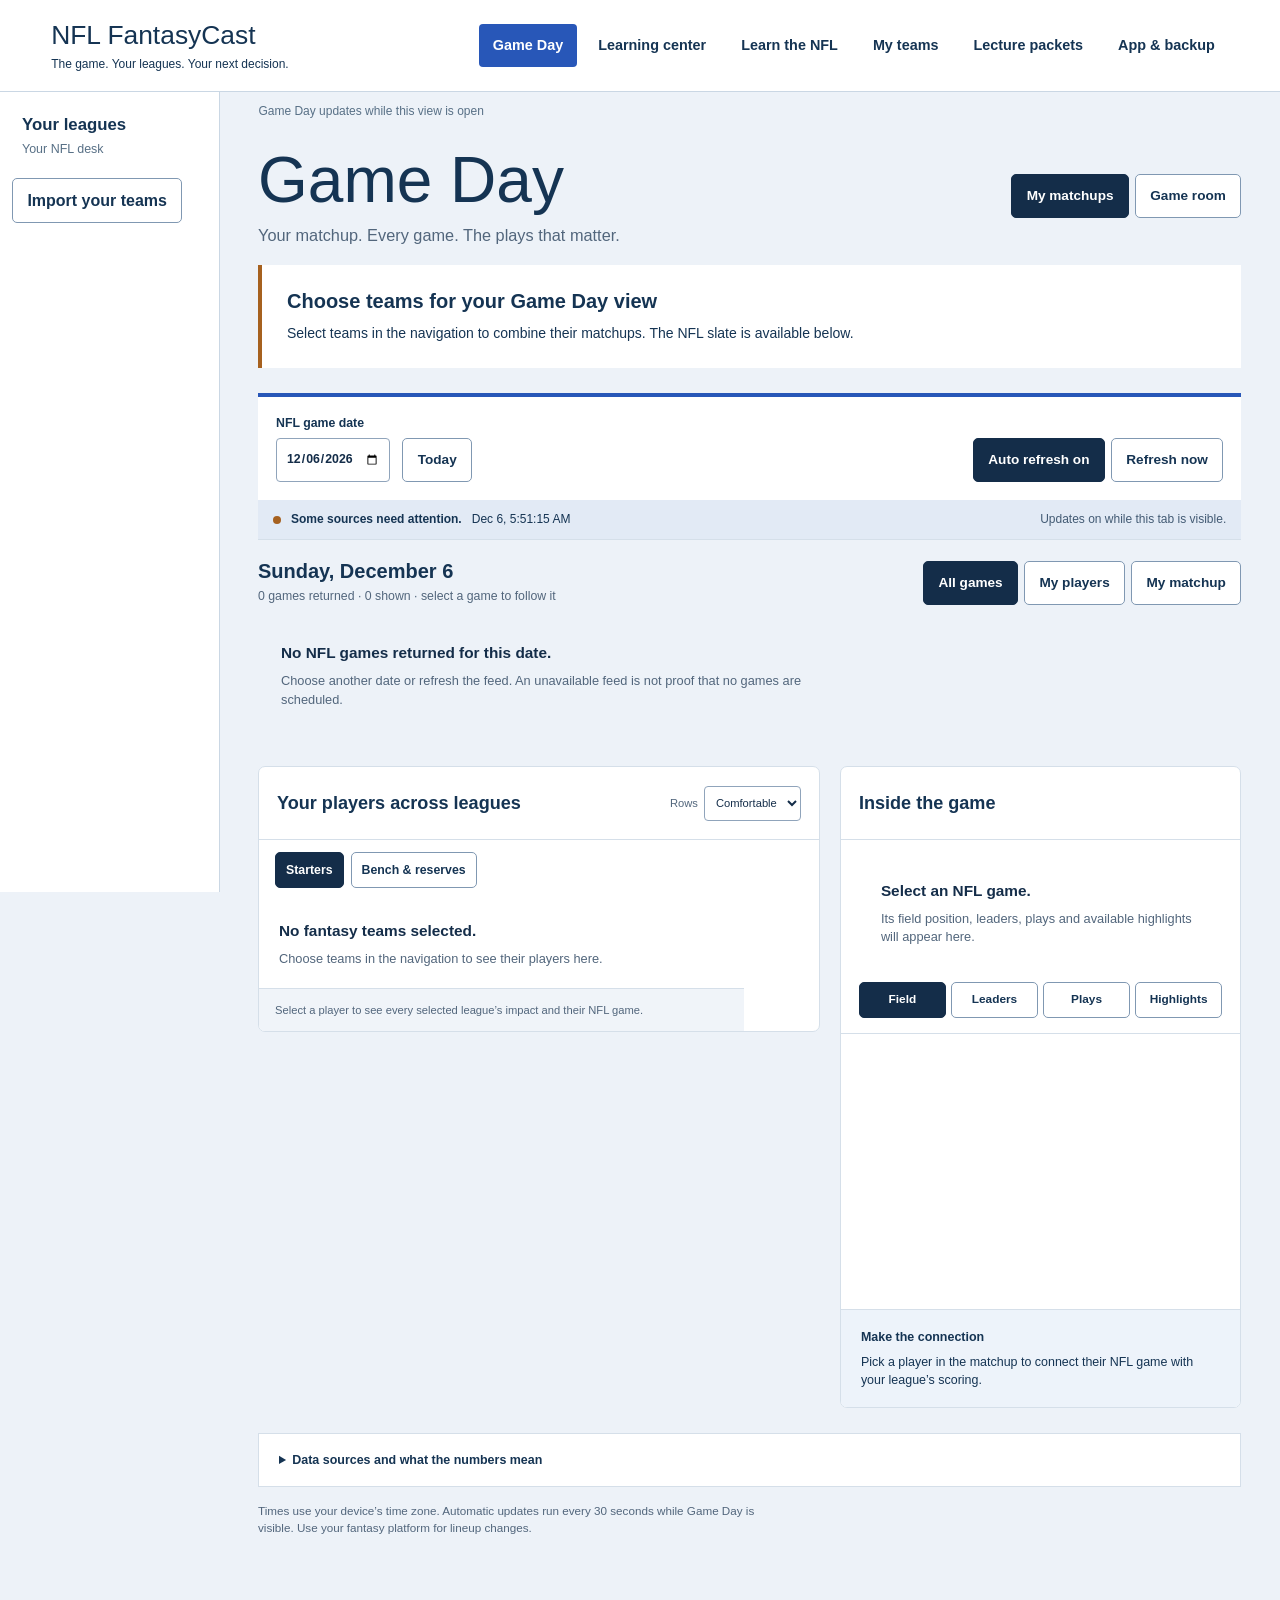
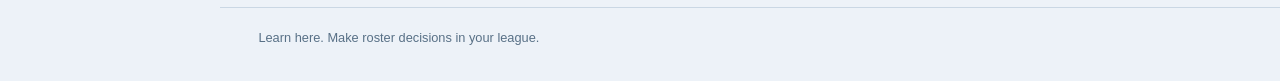
==== index.html @ 651fa74c "Show dated platform win chances and focus close matchups" ====
<!doctype html>
<html lang="en" data-app="nfl-field-guide">
<head><meta charset="utf-8"><meta name="viewport" content="width=device-width,initial-scale=1,viewport-fit=cover"><meta name="color-scheme" content="light"><meta name="theme-color" content="#153453"><meta name="apple-mobile-web-app-capable" content="yes"><meta name="apple-mobile-web-app-title" content="FantasyCast"><meta name="apple-mobile-web-app-status-bar-style" content="default"><link rel="manifest" href="manifest.webmanifest"><link rel="apple-touch-icon" href="assets/app/icon-180.png"><link rel="icon" href="assets/app/icon-192.png"><title>NFL FantasyCast</title><link rel="stylesheet" href="style.css"><link rel="stylesheet" href="gameday.css"><link rel="stylesheet" href="device.css"><link rel="stylesheet" href="league-rail.css"></head>
<body><a class="skip" href="#main">Skip to content</a><header class="masthead"><a href="#gameday" class="brand"><strong>NFL FantasyCast</strong><span>The game. Your leagues. Your next decision.</span></a><nav aria-label="Main"><a href="#gameday" data-nav="gameday">Game Day</a><a href="#home" data-nav="home">Learning center</a><a href="#learn" data-nav="learn">Learn the NFL</a><a href="#teams" data-nav="teams">My teams</a><a href="#packets" data-nav="packets">Lecture packets</a><a href="#app" data-nav="app">App &amp; backup</a></nav></header><div class="app-frame"><aside id="league-rail" class="league-rail" aria-label="Your leagues"><div class="league-rail-heading"><h2>Your leagues</h2><p id="league-focus-summary" role="status" aria-live="polite"></p></div><button id="all-leagues" class="all-leagues" aria-pressed="true"><span class="all-leagues-mark" aria-hidden="true">▦</span>All leagues</button><p id="league-help" class="league-help">Open one league.<br> Check several to combine.<span class="league-chance-note">Win chances are saved platform checks.</span></p><nav id="league-options" class="league-options" aria-label="League selection"></nav><a id="league-import" class="button" href="#app" hidden>Import your teams</a></aside><div class="app-workspace"><div class="context-strip"><span id="context-kind"></span></div>
<section id="speech" class="speech" aria-label="Presentation controls" hidden><div><b id="speech-title"></b><p id="speech-status" role="status"></p></div><div class="speech-actions"><button id="speech-play">Pause</button><button id="speech-replay">Replay</button><button id="speech-stop">Stop</button><button id="speech-continue" hidden>Continue</button><label>Speed <select id="speech-speed"><option value="0.8">0.8×</option><option value="1" selected>1×</option><option value="1.25">1.25×</option><option value="1.5">1.5×</option><option value="2">2×</option></select></label><button id="speech-close" aria-label="Close presentation">Close</button></div><progress id="speech-progress" max="1" value="0" aria-label="Narration progress"></progress><details><summary>Current narration</summary><p id="speech-caption"></p></details><audio id="narration" preload="metadata"></audio></section>
<main id="main" tabindex="-1"></main><footer class="footer"><p>Learn here. Make roster decisions in your league.</p><p> </p></footer></div></div><div id="notice" role="status" aria-live="polite"></div><noscript>This local interactive guide requires JavaScript. Its authored content and source links are also available in data.json.</noscript><script src="delivery.js"></script><script src="data.js"></script><script src="profile.js"></script><script src="win-chance.js"></script><script src="browser-feed.js"></script><script src="device.js"></script><script src="gameday.js"></script><script src="app.js"></script><script src="present.js"></script></body></html>
---- style.css ----
:root{--ink:#153453;--blue:#2857b8;--paper:#fff;--wash:#edf2f8;--muted:#587086;--gold:#ddb254;--line:#cad7e4;--warn:#95471f;--display:Impact,'Arial Narrow',sans-serif;--body:-apple-system,BlinkMacSystemFont,'Segoe UI',sans-serif}*{box-sizing:border-box}body{margin:0;color:var(--ink);background:var(--wash);font-family:var(--body);line-height:1.6}a{color:#204e96;text-underline-offset:3px}button,input,select,textarea{font:inherit}button,.button{min-height:44px;border:1px solid #8098b2;border-radius:5px;background:white;color:var(--ink);padding:.55rem .9rem;cursor:pointer;text-decoration:none;display:inline-flex;align-items:center;justify-content:center;gap:.4rem;font-weight:600}button:hover,.button:hover{background:#e5edf9}button:disabled{opacity:.45;cursor:default}button.primary,.button.primary{background:var(--blue);color:white;border-color:var(--blue)}button[aria-pressed=true]{background:var(--ink);color:white}button:focus-visible,a:focus-visible,input:focus-visible,select:focus-visible,textarea:focus-visible,summary:focus-visible{outline:3px solid #a66b00;outline-offset:3px}[hidden]{display:none!important}h1,h2,h3,p,figure{margin-top:0}h1,h2{line-height:1.12}h1{font-family:var(--display);font-weight:400;font-size:clamp(2.7rem,5vw,4.6rem);margin-bottom:18px;max-width:19ch}h2{font-size:1.6rem;margin-bottom:18px}h3{font-size:1.13rem;margin-bottom:8px}p{max-width:75ch}small,.meta{font-size:.82rem;color:var(--muted)}.skip{position:absolute;top:-100px;left:20px;background:white;z-index:20;padding:10px}.skip:focus{top:10px}.masthead{background:white;border-bottom:1px solid var(--line);padding:20px max(4vw,20px);display:flex;gap:25px;justify-content:space-between;align-items:center}.brand{text-decoration:none;color:var(--ink);display:flex;flex-direction:column;line-height:1.2}.brand strong{font-family:var(--display);font-size:1.65rem;font-weight:400}.brand span{font-size:.75rem;margin-top:5px}.masthead nav{display:flex;gap:7px;flex-wrap:wrap}.masthead nav a{padding:10px 14px;color:var(--ink);text-decoration:none;font-size:.9rem;font-weight:650;border-radius:4px}.masthead nav a[aria-current=page]{background:var(--blue);color:white}main{max-width:1320px;margin:auto;padding:36px 4vw 70px;min-height:65vh}.page-head{display:flex;justify-content:space-between;gap:30px;align-items:flex-start;margin-bottom:30px}.page-head .lead{font-size:1.17rem;max-width:60ch}.edition{max-width:310px;border-left:3px solid var(--gold);padding-left:15px;font-size:.87rem}.edition b{display:block}.section-head{display:flex;justify-content:space-between;align-items:center;gap:16px;margin:34px 0 18px}.section-head h2{margin:0}.hero{display:grid;grid-template-columns:1.3fr 1fr;background:var(--paper);border-bottom:5px solid var(--blue);margin:25px 0 35px}.hero-copy{padding:32px}.hero h2{font-family:var(--display);font-weight:400;font-size:2.5rem}.hero img{width:100%;height:100%;max-height:430px;object-fit:cover}.hero figure{margin:0;position:relative;min-height:240px}.hero figcaption{padding:7px 12px;font-size:.7rem;background:white}.hero .lede{font-size:1.08rem}.actions{display:flex;gap:9px;flex-wrap:wrap;margin:18px 0}.news-list{background:white}.news-row{display:grid;grid-template-columns:130px minmax(0,1fr) auto;gap:22px;padding:25px;border-bottom:1px solid var(--line);align-items:center}.news-row:last-child{border-bottom:0}.news-row img{width:130px;height:95px;object-fit:cover}.news-row h3{font-size:1.3rem;line-height:1.3}.news-row p{margin-bottom:7px}.news-row .thumb-fallback{height:95px;background:#e1e9f3;display:flex;align-items:center;justify-content:center;font-family:var(--display);font-size:2rem}.tag{display:inline-block;padding:3px 8px;border-radius:3px;background:#e2eaf7;font-size:.77rem;margin:0 5px 5px 0}.tag.warn{background:#f6e8d5;color:#733e13}.quick-grid{display:grid;grid-template-columns:repeat(3,1fr);gap:20px}.feature{padding:24px;background:white;border-top:3px solid var(--blue)}.feature p{font-size:.93rem}.feature h3{font-size:1.22rem}.facts{display:flex;gap:0;border-top:1px solid var(--line);border-bottom:1px solid var(--line);margin:24px 0;flex-wrap:wrap}.fact{padding:18px 25px 18px 0;flex:1;min-width:130px}.fact strong{display:block;font-family:var(--display);font-size:2.25rem;font-weight:400;line-height:1.1}.fact span{display:block;font-size:.86rem;font-weight:650}.fact small{display:block;font-size:.73rem;max-width:27ch}.reading-layout{display:grid;grid-template-columns:minmax(0,1fr) 265px;gap:32px}.reading{background:white;padding:34px;min-width:0;border-top:5px solid var(--blue)}.reading h1{font-size:clamp(2.5rem,4vw,3.8rem);max-width:25ch}.reading .lead{font-size:1.18rem}.reading-body section{margin:26px 0}.reading-body p{font-size:1.02rem}.reading-rail{font-size:.92rem}.reading-rail section{background:white;padding:20px;margin-bottom:20px;border-top:3px solid var(--gold)}.reading-rail h2{font-size:1.15rem}.reading-rail ul{padding-left:18px}.story-photo{margin:20px 0}.story-photo img{width:100%;max-height:380px;object-fit:cover}.story-photo figcaption{font-size:.73rem;margin-top:5px;color:var(--muted)}.sources{font-size:.82rem;padding-left:20px;overflow-wrap:anywhere}.sources li{margin:8px 0}.explanation{background:#edf3fc;border-left:4px solid var(--blue);padding:20px;margin:24px 0}.watch{border-left:4px solid var(--gold);padding:18px 22px;background:#f6f7fa}.quiz{margin:32px 0 15px;padding-top:24px;border-top:2px solid var(--line)}.quiz h2{font-size:1.35rem}.choices{display:grid;gap:10px}.choices button{justify-content:flex-start;text-align:left;font-weight:500;align-items:flex-start}.choices button b{background:#e0e9f5;border-radius:3px;color:var(--ink);min-width:25px;text-align:center}.feedback{margin-top:16px;background:#e9f1eb;padding:16px}.feedback p{margin-bottom:8px}.interactive{padding:25px;background:#edf3fc;margin:28px 0;border-top:3px solid var(--blue)}.interactive .control-grid{display:grid;grid-template-columns:repeat(3,1fr);gap:15px}.interactive label{display:flex;flex-direction:column;font-size:.85rem;gap:5px}.interactive input,.interactive select{width:100%;padding:9px;border:1px solid #8fa5bf;border-radius:3px;background:white;color:var(--ink)}.calc-result{font-family:var(--display);font-size:2.4rem;line-height:1.2;margin:18px 0 5px}.field{background:#214f65;color:white;border:4px solid white;padding:20px;position:relative;min-height:140px;display:flex;align-items:center;justify-content:center;text-align:center;background-image:repeating-linear-gradient(90deg,transparent,transparent calc(20% - 2px),#ffffff70 calc(20% - 2px),#ffffff70 20%)}.field b{background:#153453;padding:12px 22px;font-size:1.3rem}.conference-map{display:grid;grid-template-columns:1fr 1fr;gap:15px;margin:20px 0}.conference-map>div{background:#e5edf7;padding:18px;border-top:4px solid var(--blue)}.conference-map .divisions{display:grid;grid-template-columns:1fr 1fr;gap:10px}.conference-map section{background:white;padding:10px;font-size:.85rem;margin:0}.conference-map h3{font-size:1rem}.conference-map p{margin:0}.filter-bar{display:flex;gap:15px;flex-wrap:wrap;align-items:flex-end;margin:24px 0}.filter-bar label,.builder label{display:flex;flex-direction:column;gap:6px;font-size:.88rem;font-weight:650}.filter-bar select,.filter-bar input,.builder select,.builder input,.builder textarea{padding:10px;border:1px solid #92a6bd;border-radius:4px;background:white;max-width:100%;min-height:44px;color:var(--ink)}.filter-bar input{min-width:240px}.league-tabs{display:flex;gap:10px;flex-wrap:wrap;margin-bottom:25px}.league-tabs a{background:white;padding:12px 17px;border:1px solid var(--line);border-radius:4px;text-decoration:none}.league-tabs a[aria-current=page]{color:white;background:var(--blue)}.roster-wrap{overflow:auto;border:1px solid var(--line);background:white}.roster{width:100%;border-collapse:collapse;font-size:.9rem}.roster th{text-align:left;background:#e4ecf6;font-size:.8rem}.roster th,.roster td{padding:12px 15px;border-bottom:1px solid var(--line)}.roster td:first-child{font-weight:650}.roster caption{text-align:left;padding:15px;font-weight:650}.team-summary{display:grid;grid-template-columns:1fr 1fr;gap:25px}.team-summary>section{padding:25px;background:white}.roster-category{font-size:.75rem;background:#edf1f6;padding:3px 6px}.builder{background:white;padding:30px;border-top:5px solid var(--blue)}.builder-grid{display:grid;grid-template-columns:repeat(2,1fr);gap:22px}.builder .wide{grid-column:1/-1}.builder textarea{min-height:100px;resize:vertical}.packet-list{display:grid;gap:16px}.packet-row{background:white;padding:22px;display:flex;align-items:center;justify-content:space-between;gap:18px}.packet-row h3{margin-bottom:5px}.packet-row p{margin:0}.packet-context{background:white;border-top:4px solid var(--gold);padding:20px 24px;margin-bottom:25px}.packet-context p{margin:5px 0}.packet-layout{display:grid;grid-template-columns:245px minmax(0,1fr);gap:24px}.packet-nav{background:white;align-self:start;padding:18px;position:sticky;top:15px}.packet-nav ol{padding:0;list-style:none;margin:0}.packet-nav li{border-bottom:1px solid var(--line)}.packet-nav button{border:0;border-radius:0;text-align:left;justify-content:flex-start;font-size:.85rem;width:100%;font-weight:500}.packet-nav button[aria-current=step]{background:#e2ebfa;border-left:4px solid var(--blue);font-weight:700}.packet-nav small{display:block;margin:14px 0}.packet-navigation{display:flex;justify-content:space-between;gap:15px;margin:20px 0}.notes-box{margin-top:25px;padding:20px;background:white}.notes-box label{display:block;font-weight:650;margin-bottom:7px}.notes-box textarea{width:100%;min-height:130px;padding:12px;border:1px solid var(--line);resize:vertical}.empty{padding:35px;background:white;border-top:3px solid var(--gold)}.empty p:last-child{margin-bottom:0}.boundary{background:#fff8e7;border-left:3px solid var(--gold);padding:15px 20px;font-size:.88rem}.footer{border-top:1px solid var(--line);padding:20px 4vw;color:var(--muted);display:flex;justify-content:space-between;gap:18px;font-size:.8rem}.footer a{margin-left:15px}.speech{max-width:1250px;margin:20px auto 0;background:var(--ink);color:white;padding:20px 25px;border-top:4px solid var(--gold)}.speech p{margin:5px 0}.speech-actions{display:flex;gap:8px;align-items:center;flex-wrap:wrap;margin:15px 0}.speech-actions label{display:flex;align-items:center;gap:7px;font-size:.84rem}.speech select{padding:8px;border-radius:3px}.speech progress{width:100%;height:7px;accent-color:var(--gold)}.speech details{font-size:.9rem;margin-top:12px}.speech details p{max-height:170px;overflow:auto}.speech button{font-size:.84rem;min-height:38px}.speech #speech-play,.speech #speech-continue{background:var(--gold)}#notice{position:fixed;bottom:20px;left:50%;transform:translateX(-50%);background:var(--ink);color:white;padding:12px 22px;border-radius:5px;max-width:90vw;z-index:30;box-shadow:0 3px 15px #0003}#notice:empty{display:none}.sr-only{position:absolute;width:1px;height:1px;padding:0;margin:-1px;overflow:hidden;clip:rect(0,0,0,0);white-space:nowrap;border:0}@media(max-width:950px){.masthead{align-items:flex-start;flex-direction:column;gap:16px}.reading-layout{grid-template-columns:1fr}.reading-rail{display:grid;grid-template-columns:1fr 1fr;gap:18px}.quick-grid{grid-template-columns:1fr 1fr}.packet-layout{grid-template-columns:1fr}.packet-nav{position:static}.packet-nav ol{display:flex;overflow:auto;gap:4px}.packet-nav li{min-width:180px;border-bottom:0}.packet-nav button{height:100%}.page-head{flex-direction:column}.edition{max-width:100%}}@media(max-width:600px){main{padding:24px 16px 45px}.masthead{padding:15px 16px}.masthead nav{display:grid;grid-template-columns:1fr 1fr;width:100%;gap:3px}.masthead nav a{font-size:.8rem;text-align:center;padding:9px}.brand strong{font-size:1.5rem}.brand span{font-size:.7rem}h1{font-size:2.6rem}.hero{grid-template-columns:1fr}.hero-copy{padding:23px}.hero h2{font-size:2.15rem}.hero figure{min-height:0}.hero img{max-height:230px}.news-row{grid-template-columns:80px minmax(0,1fr);gap:14px;padding:18px}.news-row img,.news-row .thumb-fallback{width:80px;height:75px}.news-row>.button{grid-column:2;justify-self:start}.news-row h3{font-size:1.13rem}.news-row p{font-size:.9rem}.quick-grid,.team-summary,.builder-grid,.reading-rail{grid-template-columns:1fr}.reading{padding:23px 20px}.reading h1{font-size:2.25rem}.fact{min-width:95px;padding:15px 10px 15px 0}.fact strong{font-size:1.9rem}.fact small{font-size:.7rem}.interactive{padding:20px 15px}.interactive .control-grid{grid-template-columns:1fr 1fr}.conference-map{grid-template-columns:1fr}.builder{padding:24px 20px}.packet-row{align-items:flex-start;flex-direction:column}.filter-bar>*{width:100%}.filter-bar input{min-width:0}.league-tabs a{flex:1;font-size:.85rem;min-width:140px}.roster th,.roster td{padding:10px;font-size:.8rem}.speech{margin:15px 16px 0;padding:17px}.speech-actions{gap:6px}.speech-actions button{padding:7px 10px}.footer{display:block;padding:20px 16px}.footer a{margin:0 15px 0 0}.section-head{align-items:flex-start}.section-head h2{font-size:1.4rem}.section-head a{font-size:.82rem}}@media(prefers-reduced-motion:reduce){*{scroll-behavior:auto!important;animation:none!important;transition:none!important}}@media print{.masthead,.speech,.packet-nav,.packet-navigation,.actions,.footer,.quiz,.notes-box,.builder,#notice{display:none!important}body{background:white}main{max-width:none;padding:0}.reading-layout,.packet-layout{display:block}.reading{border:0;padding:0}.reading-rail{display:block}.reading-rail section{break-inside:avoid}.page-head h1{font-size:2.1rem}}
.viewing-windows{margin:30px 0;padding:25px;background:white;border-top:3px solid var(--gold)}.viewing-windows p{font-size:.9rem}.viewing-windows details{margin-top:12px;font-size:.85rem}.opportunity-funnel{display:grid;gap:10px;margin:20px 0}.opportunity-funnel>div{position:relative;padding:10px 12px;background:#dce7f5;isolation:isolate}.opportunity-funnel b{font-size:1.4rem;margin-right:15px}.opportunity-funnel i{position:absolute;z-index:-1;inset:0 auto 0 0;background:#b9cee9}.carry-row{display:grid;grid-template-columns:70px 1fr 65px;align-items:center;gap:12px;margin:12px 0;font-size:.85rem}.carry-row>div{background:#d4e2f3;height:18px}.carry-row i{display:block;height:18px;background:var(--blue)}.carry-row i.loss{background:var(--warn)}.carry-row b{text-align:right}@media(max-width:600px){.viewing-windows{padding:20px 15px}.viewing-windows th,.viewing-windows td{font-size:.76rem;padding:8px}.carry-row{grid-template-columns:60px 1fr 50px;gap:7px}}
.packet-layout>*{min-width:0}.packet-nav{max-width:100%;min-width:0}.packet-nav ol{max-width:100%}.packet-context,.packet-row>div{min-width:0;overflow-wrap:anywhere}@media(max-width:950px){.packet-layout{grid-template-columns:minmax(0,1fr)}}
.league-grid{grid-template-columns:repeat(2,minmax(0,1fr))}@media(max-width:600px){.league-grid{grid-template-columns:minmax(0,1fr)}}

/* Shared team context belongs to the shell, including the saved learning routes. */
.team-context{display:flex;align-items:center;gap:12px;flex-wrap:wrap;max-width:1500px;margin:0 auto;padding:12px 4%;border-bottom:1px solid #cfdae6;background:#fff}.team-context label{font-size:.85rem;font-weight:700}.team-context select{max-width:390px;width:auto;min-width:0;min-height:44px;padding:9px 12px;border:1px solid #8098b2;border-radius:5px;background:#f5f8fc;color:var(--ink);font-size:.9rem;font-weight:600}.team-context span{font-size:.8rem;color:#526780;margin-left:auto}.game-day-main{max-width:1500px!important;width:100%;padding-top:24px!important}@media(max-width:650px){.team-context{gap:7px;padding:12px 5%}.team-context select{width:100%;max-width:100%}.team-context span{width:100%;margin:0}.masthead nav{gap:12px}}
---- gameday.css ----
.gameday{--gd-navy:#142d49;--gd-blue:#2857b8;--gd-muted:#52667c;--gd-line:#d5dfe9;--gd-own:#dcecfb;--gd-opp:#f4e6d4;font-size:14px;line-height:1.45;min-width:0}.gameday *{min-width:0}.gameday h1{font-size:clamp(2.7rem,5vw,4rem);margin:0 0 7px}.gameday h2{font-size:1.25rem;margin:0}.gameday h3{font-size:1rem;line-height:1.4;margin:0 0 8px}.gameday p{margin:0 0 10px;max-width:78ch}.gameday p:last-child{margin-bottom:0}.gameday button{font-size:.85rem;line-height:1.3}.gameday button[aria-pressed=true]{background:var(--gd-navy);color:white;border-color:var(--gd-navy)}.gameday button:focus-visible,.gameday select:focus-visible,.gameday input:focus-visible,.gameday a:focus-visible,.gameday summary:focus-visible{outline:3px solid #b67b12;outline-offset:3px;position:relative;z-index:3}.gd-heading{display:flex;justify-content:space-between;align-items:center;gap:20px;margin-bottom:25px}.gd-heading>div>p{font-size:1.02rem;color:var(--gd-muted)}.gd-mode,.gd-filter,.gd-update-actions{display:flex;gap:6px;flex-wrap:wrap}.gd-toolbar{display:flex;gap:12px;align-items:end;flex-wrap:wrap;padding:18px;background:#fff;border-top:4px solid var(--gd-blue)}.gd-toolbar label{display:grid;gap:5px;font-size:.77rem;font-weight:650}.gd-toolbar select,.gd-toolbar input,.gd-density-label select{min-height:44px;padding:9px;border:1px solid #90a4bb;color:var(--gd-navy);background:#fff;border-radius:4px;font:inherit}.gd-league-label{flex:1;min-width:230px}.gd-update-actions{margin-left:auto}.gd-health{display:flex;align-items:center;gap:7px 10px;flex-wrap:wrap;padding:11px 15px;font-size:.75rem;background:#e2eaf5;border-bottom:1px solid var(--gd-line);margin-bottom:20px}.gd-health b{font-weight:600}.gd-status-dot{width:8px;height:8px;border-radius:50%;background:#2f7152;flex:none}.gd-status-dot.gd-status-warn{background:#a6611f}.gd-refresh-mode{margin-left:auto;color:#435b74}.gd-health-error,.gd-health-note{flex-basis:100%;color:#784215}.gd-matchup-banner{background:var(--gd-navy);color:white;border-radius:7px;overflow:hidden;margin-bottom:27px}.gd-banner-top,.gd-banner-bottom{display:flex;gap:12px;justify-content:space-between;align-items:center;padding:11px 20px;font-size:.77rem}.gd-banner-top{background:#203c5b;border-bottom:1px solid #ffffff20}.gd-banner-top>span:first-child{font-weight:650}.gd-banner-bottom{color:#d3dfed;border-top:1px solid #ffffff20;font-size:.71rem}.gd-head-to-head{display:grid;grid-template-columns:1fr auto 1fr;align-items:center;padding:25px 24px;gap:23px}.gd-score-side{display:flex;align-items:center;justify-content:space-between;gap:20px}.gd-score-side h2{font-size:1.25rem;line-height:1.3;margin:3px 0 7px;overflow-wrap:anywhere}.gd-score-side p{color:#c3d1e2;font-size:.75rem}.gd-score-label{color:#afccfa;font-size:.72rem}.gd-score-opponent .gd-score-label{color:#eed4ae}.gd-score-opponent{flex-direction:row-reverse;text-align:right}.gd-vs{color:#b9cbdf;font-size:.8rem}.gd-total{display:grid;justify-items:center;flex:none}.gd-total strong{font-family:var(--display);font-size:clamp(2.5rem,4vw,3.5rem);font-weight:400;line-height:1.1;font-variant-numeric:tabular-nums}.gd-total span{font-size:.65rem;color:#c3d1e2}.gd-score-unavailable{padding:25px;background:white;border-left:4px solid #a6611f;margin-bottom:25px}.gd-score-unavailable h2{margin-bottom:10px}.gd-muted{color:var(--gd-muted);font-size:.77rem}.gd-section-head{display:flex;gap:20px;justify-content:space-between;align-items:center;margin-bottom:14px}.gd-section-head h2{margin-bottom:5px}.gd-slate{margin-bottom:25px}.gd-game-list{display:flex;gap:10px;overflow-x:auto;padding:3px 3px 12px;scrollbar-color:#7a97ba transparent;scroll-snap-type:x proximity}.gd-game-card{flex:0 0 163px;display:grid;gap:8px;text-align:left;padding:13px;background:white;border:1px solid var(--gd-line);border-top:3px solid #a9b8ca;scroll-snap-align:start}.gameday .gd-game-card[aria-pressed=true]{background:#fff;color:var(--gd-navy);border-color:var(--gd-blue);box-shadow:inset 0 0 0 1px var(--gd-blue)}.gd-card-status{color:var(--gd-muted);font-size:.66rem;display:flex;align-items:center;gap:6px;min-height:20px}.gd-card-status i{width:6px;height:6px;display:inline-block;border-radius:50%;background:#237451}.gd-card-team{display:grid;grid-template-columns:25px 1fr auto;gap:6px;align-items:center}.gd-card-team>b{font-size:.83rem}.gd-card-team>strong{font-size:1.14rem;font-variant-numeric:tabular-nums}.gd-club-logo{width:24px;height:24px;object-fit:contain}.gd-game-connections{display:flex;gap:4px;align-items:center;min-height:21px;flex-wrap:wrap;font-size:.6rem;color:var(--gd-muted)}.gd-your-badge,.gd-opp-badge{padding:3px 5px;background:var(--gd-own);color:#244d7a;border-radius:3px}.gd-opp-badge{background:var(--gd-opp);color:#78521e}.gd-columns{display:grid;grid-template-columns:minmax(0,1.12fr) minmax(0,1fr);gap:20px;align-items:start}.gd-panel{background:white;border:1px solid var(--gd-line);border-radius:7px;overflow:hidden}.gd-panel-head{display:flex;justify-content:space-between;gap:12px;align-items:center;padding:15px 18px;border-bottom:1px solid var(--gd-line);min-height:73px}.gd-panel-head h2{font-size:1.13rem}.gd-density-label{display:flex;gap:6px;align-items:center;font-size:.7rem;color:var(--gd-muted)}.gd-density-label select{font-size:.7rem;padding:7px;min-height:35px;max-width:115px}.gd-roster-tabs{display:flex;gap:7px;padding:12px 16px}.gd-roster-tabs button{min-height:36px;font-size:.77rem;padding:7px 10px}.gd-lineup-labels{display:grid;grid-template-columns:1fr 1fr;background:#eaf0f6;padding:10px 15px;font-size:.7rem;font-weight:650;gap:16px}.gd-lineup-labels>span:last-child{text-align:right}.gd-player-pair{display:grid;grid-template-columns:1fr 1fr;border-top:1px solid var(--gd-line)}.gameday .gd-player{display:grid;grid-template-columns:30px minmax(0,1fr) auto;gap:6px 7px;align-items:start;border:0;border-radius:0;background:white;padding:14px 12px;text-align:left;color:var(--gd-navy);font-size:.76rem;width:100%;position:relative}.gameday .gd-player:hover{background:#edf3fb}.gameday .gd-player[aria-pressed=true]{background:#e2edfc;box-shadow:inset 3px 0 0 var(--gd-blue);color:var(--gd-navy)}.gd-player+.gd-player,.gd-player+.gd-player-empty{border-left:1px solid var(--gd-line)}.gd-avatar{width:30px;height:35px;object-fit:cover;object-position:top;border-radius:4px;background:#edf2f7}.gd-initials{display:flex;align-items:center;justify-content:center;color:#546a83;font-size:.65rem;object-fit:contain}.gd-image-failed{visibility:hidden}.gd-player-name{font-weight:650;line-height:1.3;align-self:center;overflow-wrap:anywhere}.gd-player-name small{display:block;color:var(--gd-muted);font-size:.63rem;margin-top:4px;font-weight:400}.gd-injury{color:#a54c20;display:inline-block;font-weight:650}.gd-player-points{font-size:.95rem;text-align:right;line-height:1.3;font-variant-numeric:tabular-nums;white-space:nowrap}.gd-player-points small{display:block;font-size:.6rem;color:var(--gd-muted);font-weight:400}.gd-player-status,.gd-player-line{grid-column:1/-1;font-size:.66rem;font-weight:400;line-height:1.45;color:var(--gd-muted)}.gd-player-line{color:#284562}.gd-live-text{color:#28734f}.gd-player-empty{display:flex;padding:20px 15px;font-size:.72rem;color:var(--gd-muted);align-items:center;justify-content:center;text-align:center}.gd-panel-foot{padding:13px 16px;background:#f0f4f9;color:var(--gd-muted);font-size:.7rem;border-top:1px solid var(--gd-line)}.gd-game-score{padding:20px 20px 0}.gd-selected-teams{display:grid;grid-template-columns:1fr 1fr;gap:24px}.gd-selected-teams>div{display:flex;align-items:center;gap:10px}.gd-selected-teams>div:last-child{flex-direction:row-reverse}.gd-selected-logo{width:42px;height:42px;object-fit:contain}.gd-selected-teams b{font-size:1rem}.gd-selected-teams strong{font-family:var(--display);font-size:2.3rem;font-weight:400;margin-left:auto;font-variant-numeric:tabular-nums}.gd-selected-teams>div:last-child strong{margin:0 auto 0 0}.gd-selected-status{text-align:center;font-size:.81rem;margin:10px 0!important;font-weight:650}.gd-game-name{display:flex;justify-content:space-between;gap:10px;font-size:.67rem}.gd-game-name a{white-space:nowrap}.gd-detail-tabs{display:flex;gap:5px;padding:15px 18px;border-bottom:1px solid var(--gd-line);overflow-x:auto}.gd-detail-tabs button{font-size:.74rem;min-height:36px;padding:8px 11px;flex:1}.gd-game-detail{padding:20px;min-height:275px}.gd-field-context{display:flex;gap:10px;align-items:center;justify-content:space-between;font-size:.75rem;margin-bottom:12px}.gd-field-context h3{margin:0}.gd-field{height:140px;position:relative;background:repeating-linear-gradient(90deg,transparent 0,transparent calc(8% - 1px),#ffffff60 calc(8% - 1px),#ffffff60 8%),#325e49;background-position:10% 0;border:2px solid #d3dfd6;border-radius:4px;color:white;overflow:hidden}.gd-endzone{position:absolute;inset:0 auto 0 0;width:10%;display:grid;place-items:center;writing-mode:vertical-rl;background:#173a59;font-size:.8rem;letter-spacing:2px;font-weight:650}.gd-endzone-far{left:auto;right:0;background:#684938}.gd-midfield{position:absolute;left:50%;bottom:5px;transform:translateX(-50%);font-size:.75rem}.gd-scrimmage,.gd-gain{position:absolute;top:0;bottom:0;width:3px;background:#87bfff}.gd-gain{background:#f0ce5b;width:2px}.gd-ball{position:absolute;top:46%;transform:translateX(-50%);background:white;color:var(--gd-navy);padding:1px 9px;border-radius:12px;font-size:1rem;line-height:1.2;font-weight:700}.gd-field-legend{display:flex;gap:10px;flex-wrap:wrap;font-size:.62rem;color:var(--gd-muted);margin:8px 0}.gd-field-empty{padding:28px 20px;min-height:125px;background:#eaf1f0;display:grid;place-content:center;gap:8px;text-align:center;border:1px solid #d2ded8;margin-bottom:13px}.gd-field-empty span{font-size:.76rem;color:var(--gd-muted)}.gd-last-play{padding:15px;margin-top:15px;background:#f0f4f9;border-left:3px solid var(--gd-blue)}.gd-last-play>span{font-size:.7rem;color:var(--gd-muted)}.gd-last-play p{font-size:.8rem;margin-top:5px}.gd-leaders>section{border-bottom:1px solid var(--gd-line);padding:12px 0 16px}.gd-leaders>section:first-child{padding-top:0}.gd-leaders>section:last-child{border:0;padding-bottom:0}.gd-leaders h3{font-size:.75rem;color:var(--gd-muted)}.gd-leader-pair{display:grid;grid-template-columns:1fr 1fr;gap:16px}.gd-leader{display:flex;gap:9px;align-items:start}.gd-leader b{font-size:.75rem;font-weight:600;display:block}.gd-leader span{font-size:.62rem;display:block;color:var(--gd-muted)}.gd-leader strong{font-size:1rem;display:block;margin-top:3px}.gd-plays{list-style:none;padding:0;margin:0;max-height:540px;overflow-y:auto;scrollbar-color:#8199b5 transparent}.gd-plays li{display:grid;grid-template-columns:62px minmax(0,1fr);gap:12px;padding:14px 0;border-bottom:1px solid var(--gd-line)}.gd-plays li:first-child{padding-top:0}.gd-plays li>div p{font-size:.79rem}.gd-play-clock{font-size:.66rem;color:var(--gd-muted)}.gd-play-clock b{display:block;color:var(--gd-navy);margin:3px 0}.gd-play-clock em{font-style:normal;font-size:.61rem;display:block;background:#e8efdb;color:#496323;padding:3px}.gd-plays small{color:var(--gd-muted);font-size:.64rem}.gd-highlights article{padding-bottom:20px;margin-bottom:20px;border-bottom:1px solid var(--gd-line)}.gd-highlights article:last-child{padding:0;margin:0;border:0}.gd-highlight-image{display:block;position:relative;margin-bottom:12px;background:#e2e9f0}.gd-highlight-image img{width:100%;aspect-ratio:16/9;object-fit:cover;display:block}.gd-highlight-image>span{position:absolute;left:50%;top:50%;transform:translate(-50%,-50%);background:#142d49de;border:2px solid white;color:white;border-radius:50%;height:48px;width:48px;display:grid;place-items:center;font-size:2rem}.gd-highlights h3{font-size:.95rem}.gd-highlights p{font-size:.78rem}.gd-player-prompt{padding:18px 20px;background:#edf3fa;border-top:1px solid var(--gd-line);font-size:.78rem}.gd-player-prompt b{display:block;margin-bottom:7px}.gd-player-context{padding:20px;background:#eaf1f9;border-top:3px solid #6690c5}.gd-context-head{display:flex;gap:10px;align-items:center;margin-bottom:13px}.gd-context-head>div{flex:1}.gd-context-head span{font-size:.65rem;color:var(--gd-muted)}.gd-context-head h3{font-size:.91rem;margin:2px 0}.gd-context-head p{font-size:.7rem;color:var(--gd-muted)}.gd-context-head>strong{font-size:1.4rem;font-variant-numeric:tabular-nums;text-align:right}.gd-context-head>strong small{display:block;font-size:.6rem;font-weight:400;color:var(--gd-muted)}.gd-player-context>p{font-size:.76rem}.gd-player-context summary{font-size:.8rem;font-weight:650;cursor:pointer;padding:8px 0}.gd-player-context details>p{font-size:.75rem}.gd-player-context details>button{margin-top:12px;font-size:.76rem}.gd-rates{display:grid;grid-template-columns:1fr 1fr;gap:0 20px;margin:8px 0 15px}.gd-rates>div{display:flex;justify-content:space-between;gap:10px;border-bottom:1px solid #c8d6e6;padding:7px 0;font-size:.69rem}.gd-rates dd{margin:0;font-weight:700;font-variant-numeric:tabular-nums}.gd-game-sources{background:#f5f7fa;padding:12px 18px;font-size:.68rem;border-top:1px solid var(--gd-line)}.gd-game-sources:empty{display:none}.gd-source{display:block;margin:5px 0;color:var(--gd-muted);font-size:.69rem;overflow-wrap:anywhere}.gd-source>a{margin-left:9px}.gd-source-stale,.gd-source-unavailable{color:#8f491e}.gd-source-error{display:block;margin:3px 0}.gd-provenance{margin-top:25px;background:#fff;padding:17px 20px;border:1px solid var(--gd-line);font-size:.78rem}.gd-provenance summary{cursor:pointer;font-weight:650}.gd-provenance>p{margin-top:12px;color:var(--gd-muted)}.gd-bottom-note{font-size:.73rem;color:var(--gd-muted);margin-top:16px!important}.gd-empty{padding:20px;color:var(--gd-muted)}.gd-empty h3{font-size:.96rem;color:var(--gd-navy)}.gd-empty p{font-size:.8rem}.gd-inline-warning{font-size:.77rem;background:#fff0d9;color:#78451f;padding:12px;margin-bottom:15px!important}.gameday[data-focus=game] .gd-columns{grid-template-columns:minmax(0,1.15fr) minmax(0,1fr)}.gameday[data-focus=game] .gd-game-panel{grid-column:1;grid-row:1}.gameday[data-focus=game] .gd-matchup-panel{grid-column:2;grid-row:1}.gameday[data-density=compact] .gd-player{padding:9px 10px;gap:3px 7px}.gameday[data-density=compact] .gd-player-line{display:none}
@media(min-width:1550px){main:has(.gameday){max-width:1540px}.gd-columns{grid-template-columns:minmax(0,1.15fr) minmax(0,1fr)}.gd-player-name{font-size:.85rem}.gd-player-status,.gd-player-line{font-size:.71rem}.gd-game-card{flex-basis:180px}}
@media(max-width:1050px){.gd-toolbar{gap:10px}.gd-update-actions{margin-left:0}.gd-head-to-head{padding:20px 18px;gap:16px}.gd-score-side{gap:12px;align-items:flex-start;flex-direction:column}.gd-score-opponent{align-items:flex-end}.gd-total{justify-items:start}.gd-score-opponent .gd-total{justify-items:end}.gd-player{grid-template-columns:26px minmax(0,1fr) auto!important;padding:12px 8px!important;gap:5px!important}.gd-avatar{width:26px;height:31px}.gd-player-name{font-size:.7rem}.gd-player-points{font-size:.84rem}.gd-columns{gap:13px}.gd-panel-head{padding:13px}.gd-game-detail{padding:15px}.gd-selected-teams{gap:12px}.gd-selected-logo{width:30px;height:30px}.gd-selected-teams>div{gap:6px}.gd-detail-tabs{padding:12px;gap:4px}.gd-detail-tabs button{padding:8px 7px;font-size:.7rem}.gd-player-context{padding:15px}.gd-leader-pair{gap:9px}.gd-leader{gap:6px}}
@media(max-width:760px){.gd-heading{align-items:flex-start;flex-direction:column;gap:15px}.gd-heading h1{font-size:3rem}.gd-mode{width:100%}.gd-mode button{flex:1}.gd-columns,.gameday[data-focus=game] .gd-columns{grid-template-columns:minmax(0,1fr)}.gameday[data-focus=game] .gd-game-panel,.gameday[data-focus=game] .gd-matchup-panel{grid-row:auto;grid-column:auto}.gameday[data-focus=game] .gd-game-panel{order:-1}.gd-game-panel{scroll-margin-top:15px}.gd-toolbar{padding:15px}.gd-league-label{flex-basis:100%;min-width:0}.gd-toolbar label:not(.gd-league-label){flex:1}.gd-toolbar select,.gd-toolbar input{font-size:16px;width:100%}.gd-update-actions{width:100%}.gd-update-actions button{flex:1}.gd-health{gap:7px}.gd-refresh-mode{margin-left:0;flex-basis:100%}.gd-section-head{align-items:flex-start;flex-direction:column;gap:13px}.gd-filter{width:100%}.gd-filter button{flex:1;font-size:.76rem;padding:8px}.gd-head-to-head{padding:20px 16px;gap:12px}.gd-score-side h2{font-size:1.02rem}.gd-score-side p{font-size:.65rem;max-width:20ch}.gd-total strong{font-size:2.65rem}.gd-banner-top,.gd-banner-bottom{padding:10px 14px;font-size:.66rem}.gd-banner-bottom{align-items:flex-start;flex-direction:column;gap:5px}.gd-banner-top span:last-child{text-align:right}.gd-player{padding:13px 10px!important;gap:5px 7px!important}.gd-player-name{font-size:.78rem}.gd-player-points{font-size:.95rem}.gd-player-status,.gd-player-line{font-size:.68rem}.gd-game-detail{padding:20px}.gd-panel-head{padding:14px 17px}.gd-game-score{padding:20px 20px 0}.gd-selected-logo{width:40px;height:40px}.gd-selected-teams{gap:20px}.gd-detail-tabs{padding:13px 16px}.gd-detail-tabs button{font-size:.78rem}.gd-leader{gap:9px}.gd-player-context{padding:20px}.gd-game-sources{padding:12px 18px}.gd-source{font-size:.66rem}.gd-provenance{padding:15px}.gd-field{height:145px}}
@media(max-width:390px){.gd-head-to-head{padding:17px 12px;gap:8px}.gd-score-side h2{font-size:.93rem}.gd-total strong{font-size:2.4rem}.gd-vs{font-size:.68rem}.gd-player{grid-template-columns:minmax(0,1fr) auto!important;padding:12px 8px!important}.gd-player>.gd-avatar{display:none}.gd-player-name{font-size:.73rem}.gd-player-points{font-size:.89rem}.gd-panel-head h2{font-size:1rem}.gd-density-label{gap:4px;font-size:.65rem}.gd-density-label select{max-width:103px;font-size:.65rem}.gd-game-detail{padding:15px}.gd-game-score{padding:16px 15px 0}.gd-detail-tabs{padding:12px 10px;gap:3px}.gd-detail-tabs button{font-size:.71rem}.gd-selected-logo{width:30px;height:30px}.gd-selected-teams strong{font-size:2rem}.gd-player-context{padding:16px}.gd-context-head{gap:8px}.gd-context-head h3{font-size:.85rem}.gd-context-head>strong{font-size:1.2rem}.gd-rates{grid-template-columns:1fr}.gd-leader-pair{gap:12px}.gd-leader b{font-size:.7rem}.gd-leader strong{font-size:.88rem}}
@media(prefers-reduced-motion:reduce){.gameday *{scroll-behavior:auto!important;transition:none!important;animation:none!important}}
@media print{.gd-toolbar,.gd-mode,.gd-filter,.gd-detail-tabs,.gd-roster-tabs,.gd-density-label{display:none!important}.gd-columns{display:block}.gd-panel{margin-bottom:20px;break-inside:avoid}.gd-game-list{flex-wrap:wrap;overflow:visible}.gd-matchup-banner{color:#153453;background:white;border:2px solid #153453}.gd-banner-top{background:white}.gd-banner-bottom,.gd-score-side p,.gd-score-label,.gd-total span{color:#153453}}

.gd-matchup-freshness{padding:11px 20px;background:#233f60;border-top:1px solid #ffffff25;color:#e0eaf6;font-size:.7rem}.gd-matchup-freshness p{max-width:none}.gd-context-absent{padding:10px;border-left:3px solid #a97432;background:#fff5e3;color:#72471d}.gd-source-snapshot{color:#755020}

.gd-matchup-margin{display:flex;gap:8px 20px;justify-content:space-between;align-items:center;padding:11px 20px;margin:0!important;background:#1d3856;border-top:1px solid #ffffff20;font-size:.78rem;max-width:none!important}.gd-matchup-margin>span{font-size:.67rem;color:#cfdded}.gd-detail-actions{display:flex;align-items:center;gap:10px}.gd-back-lineup{display:none}.gd-panel-head h2[tabindex]:focus{outline:2px solid #b67b12;outline-offset:4px}.gd-player-empty>span[aria-hidden]{font-size:1.4rem;color:#8b9db0}.gd-heading{margin-bottom:18px}.gd-matchup-banner{margin-bottom:18px}
@media(max-width:760px){.gd-heading{gap:10px;margin-bottom:16px}.gd-heading h1{font-size:2.35rem;line-height:1.05;margin-bottom:4px}.gd-heading>div>p{font-size:.85rem}.gd-mode button{min-height:44px}.gd-matchup-banner{margin-bottom:15px}.gd-head-to-head{padding:16px}.gd-score-side p{font-size:.68rem}.gd-matchup-margin{padding:10px 14px;align-items:flex-start;flex-direction:column;gap:3px}.gd-matchup-margin b{font-size:.84rem}.gd-banner-bottom{gap:3px}.gd-toolbar{padding:12px}.gd-health{margin-bottom:18px}.gd-back-lineup{display:inline-flex;min-height:44px!important;font-size:.71rem!important;padding:7px 9px!important}.gd-detail-actions{gap:6px;align-items:flex-end;flex-direction:column}.gd-game-panel .gd-panel-head{gap:8px}.gd-detail-tabs button,.gd-roster-tabs button,.gd-density-label select{min-height:44px}.gd-player-name{line-height:1.4}.gd-player-name small{font-size:.67rem;line-height:1.45}.gd-player-status,.gd-player-line{font-size:.71rem;line-height:1.45}.gd-lineup-labels{font-size:.73rem}.gameday[data-density=compact] .gd-player{padding-block:10px!important}}
@media(max-width:390px){.gd-player-name{font-size:.78rem}.gd-player-name small{font-size:.66rem}.gd-player-status,.gd-player-line{font-size:.69rem}.gd-score-side h2{font-size:.98rem}.gd-total strong{font-size:2.5rem}.gd-head-to-head{padding:16px 12px}.gd-detail-actions #gd-detail-state{font-size:.66rem}.gd-game-panel .gd-panel-head h2{font-size:1rem}}
@media print{.gd-back-lineup{display:none!important}.gd-matchup-margin{background:white;color:#153453}.gd-matchup-margin>span{color:#153453}}
@media(max-width:760px){.gd-head-to-head{align-items:stretch}.gd-vs{align-self:center}}

.gameday{container-type:inline-size;container-name:game-day}
.gd-overview-heading{display:flex;gap:16px;align-items:end;justify-content:space-between;margin-bottom:14px}.gd-overview-heading h2{margin:3px 0 0;font-family:var(--display);font-size:2rem;font-weight:400}.gd-eyebrow{text-transform:uppercase;letter-spacing:.09em;color:var(--gd-muted);font-size:.65rem;font-weight:700}.gd-overview-heading>p{font-size:.76rem;color:var(--gd-muted);max-width:36ch;text-align:right}.gd-overview-grid{display:grid;grid-template-columns:repeat(auto-fit,minmax(min(100%,190px),1fr));gap:12px;margin-bottom:20px}.gd-overview-card{position:relative;container-type:inline-size;container-name:matchup-card;background:var(--gd-navy);color:#fff;border-radius:6px;overflow:hidden;min-width:0;border:1px solid #203c5b}.gameday .gd-overview-open{display:block;width:100%;height:auto;text-align:left;color:#fff;background:transparent;border:0;border-radius:0;padding:0;min-width:0}.gameday .gd-overview-open:hover{background:#203c5b;color:#fff}.gd-overview-open:focus-visible{outline-offset:-4px!important}.gd-overview-league{display:flex;flex-direction:column;gap:5px;padding:13px 15px;border-bottom:1px solid #ffffff25;background:#203c5b;font-size:.85rem}.gd-overview-league>b{overflow-wrap:anywhere}.gd-overview-league>span{font-size:.66rem;font-weight:400;color:#d4e2f1;display:flex;justify-content:space-between}.gd-overview-scores{display:grid;grid-template-columns:1fr 1fr;gap:17px;padding:16px 15px}.gd-overview-team{display:flex;flex-direction:column;gap:5px;min-width:0}.gd-overview-team:last-child{text-align:right;align-items:flex-end}.gd-overview-team>small{font-size:.62rem;color:#b3d1ff}.gd-overview-team:last-child>small{color:#eed4ae}.gd-overview-team>span{font-size:.8rem;font-weight:600;overflow-wrap:anywhere;min-height:2.6em}.gd-overview-team>strong{font-family:var(--display);font-weight:400;font-size:2.25rem;line-height:1.1;font-variant-numeric:tabular-nums;display:flex;align-items:baseline;gap:5px}.gd-overview-team strong>small{font:400 .6rem var(--body,system-ui);color:#c9d9e9}.gd-overview-card .gd-matchup-margin{padding:10px 15px;display:block;font-size:.8rem}.gd-overview-card .gd-matchup-margin>span{display:block;margin-top:4px;font-size:.61rem}.gd-card-progress{display:grid;gap:5px;padding:12px 15px;border-top:1px solid #ffffff20;color:#d0deed;font-size:.65rem;font-weight:400;line-height:1.5}.gd-card-progress b{color:#fff;display:block;font-weight:600}.gd-card-source{background:#eaf0f7;color:var(--gd-navy);padding:10px 15px;font-size:.65rem;line-height:1.45;overflow-wrap:anywhere}.gd-card-source .gd-source{font-size:.64rem}.gd-card-source p{font-size:.65rem;line-height:1.45}.gd-card-source .gd-inline-warning{font-size:.67rem;padding:8px;margin-bottom:6px!important}.gd-card-source .gd-source-snapshot{font-weight:600}.gd-aggregate-note{font-size:.67rem!important;color:var(--gd-muted);padding:10px 15px;border-bottom:1px solid var(--gd-line)}.gd-position-group>h3{margin:0!important;padding:9px 15px;background:#dfe8f4;font-family:var(--display);font-size:1.08rem;letter-spacing:.04em;font-weight:400;border-bottom:1px solid #c7d6e7}.gd-position-group .gd-player-pair:first-of-type{border-top:0}.gd-aggregate-player{align-content:start}.gd-exposure-count{font-family:var(--display);font-weight:400;font-size:1.2rem;text-align:right;line-height:1.05;color:#2857b8}.gd-exposure-count small{display:block;font:400 .59rem var(--body,system-ui);color:var(--gd-muted);margin-top:4px}.gd-league-impacts{grid-column:1/-1;display:grid;margin-top:4px;gap:5px;min-width:0}.gd-league-impact{display:flex;align-items:center;justify-content:space-between;gap:7px;background:#eaf1fb;border-left:2px solid #6089c4;padding:7px;font-size:.65rem;line-height:1.35;min-width:0}.gd-player-row[data-player-side=opponent] .gd-league-impact{background:#faf2e5;border-left-color:#b58b49}.gd-league-impact>span{overflow-wrap:anywhere;min-width:0;font-weight:600}.gd-league-impact small{display:block;font-size:.58rem;color:#50657d;font-weight:400;margin-top:3px}.gd-league-impact>strong{font-size:.82rem;text-align:right;font-variant-numeric:tabular-nums;white-space:nowrap;flex:none}.gd-league-impact>strong small{margin-top:0}.gd-opposite-exposure{grid-column:1/-1;color:#78531c;font-size:.62rem;line-height:1.4;font-weight:400}.gd-impact-list{display:grid;margin-top:15px;border-top:1px solid #c1d2e7}.gd-impact-row{display:grid;grid-template-columns:minmax(0,1fr) auto;gap:9px 12px;padding:13px 0;border-bottom:1px solid #c1d2e7}.gd-impact-row>div>b{display:block;font-size:.78rem;margin-bottom:7px;overflow-wrap:anywhere}.gd-impact-row>div>span{display:inline-block;font-size:.63rem}.gd-impact-row>strong{font-size:1.16rem;text-align:right;font-variant-numeric:tabular-nums}.gd-impact-row>strong>small{display:block;font-size:.59rem;color:var(--gd-muted);font-weight:400;white-space:nowrap}.gd-impact-row .gd-impact-freshness{grid-column:1/-1;font-size:.65rem;color:#795019}.gd-impact-row>button{justify-self:start;font-size:.68rem;min-height:36px;padding:7px 9px}.gd-impact-row>a{font-size:.67rem;align-self:center}.gd-impact-context>button{font-size:.76rem;margin-top:12px}.gd-impact-context>p.gd-muted{margin-top:13px}.gameday[data-combined=true] .gd-columns{grid-template-columns:minmax(0,1.4fr) minmax(0,1fr)}.gameday[data-combined=true][data-focus=game] .gd-columns{grid-template-columns:minmax(0,1fr) minmax(0,1.4fr)}
@container game-day (max-width:850px){.gd-columns,.gameday[data-focus=game] .gd-columns,.gameday[data-combined=true] .gd-columns,.gameday[data-combined=true][data-focus=game] .gd-columns{grid-template-columns:minmax(0,1fr)}.gameday[data-focus=game] .gd-game-panel,.gameday[data-focus=game] .gd-matchup-panel{grid-column:auto;grid-row:auto}.gameday[data-focus=game] .gd-game-panel{order:-1}.gd-back-lineup{display:inline-flex;min-height:44px;font-size:.71rem;padding:7px 9px}.gd-head-to-head{gap:16px}.gd-score-side{align-items:flex-start;flex-direction:column;gap:12px}.gd-score-opponent{align-items:flex-end}.gd-total{justify-items:start}.gd-score-opponent .gd-total{justify-items:end}}
@container game-day (max-width:1050px){.gd-overview-grid{display:flex;overflow-x:auto;scroll-snap-type:x proximity;padding-bottom:12px}.gd-overview-card{flex:0 0 260px;scroll-snap-align:start}.gd-aggregate-player>.gd-avatar{display:none}.gameday .gd-aggregate-player{grid-template-columns:minmax(0,1fr) auto!important}.gd-league-impact{padding:6px;gap:5px}.gd-league-impact>strong{font-size:.77rem}}
@container game-day (max-width:550px){.gd-overview-heading{align-items:start;flex-direction:column;gap:7px}.gd-overview-heading h2{font-size:1.75rem}.gd-overview-heading>p{text-align:left;max-width:none}.gd-overview-grid{display:flex;overflow-x:auto;scroll-snap-type:x mandatory;padding-bottom:12px;gap:10px}.gd-overview-card{flex:0 0 88%;scroll-snap-align:start}.gd-overview-scores{padding:13px 14px}.gd-overview-team>strong{font-size:2.35rem}.gd-overview-league{padding:12px 14px}.gd-overview-card .gd-matchup-margin{padding:10px 14px}.gd-card-source{padding:10px 14px}.gd-overview-team>span{min-height:0}.gd-overview-grid::after{content:'';flex:0 0 1px}.gd-overview-heading::after{content:'Swipe matchup cards · tap to open a league';font-size:.65rem;color:var(--gd-muted)}.gd-exposure-count{font-size:1.1rem}.gd-league-impact{align-items:start;flex-direction:column;gap:5px}.gd-league-impact>strong{display:flex;align-items:baseline;gap:4px;font-size:.88rem}.gd-league-impact>strong small{display:inline}.gd-league-impact>span{font-size:.64rem}.gd-league-impact small{font-size:.6rem}.gd-impact-row>button{min-height:44px}.gd-position-group>h3{padding:9px 12px}.gd-aggregate-note{padding:9px 12px}.gd-opposite-exposure{font-size:.64rem}}
@media print{.gd-overview-grid{display:grid;grid-template-columns:repeat(2,minmax(0,1fr));overflow:visible}.gd-overview-card{break-inside:avoid}.gd-overview-open{color:#142d49!important}.gd-overview-heading::after{display:none}}
.gd-impact-source{grid-column:1/-1;min-width:0}.gd-impact-source .gd-source{font-size:.64rem;margin:0}
.gd-card-freshness{display:flex;gap:3px 8px;flex-wrap:wrap;align-items:baseline}.gd-card-freshness>b{font-weight:650}.gd-card-freshness>a{margin-left:auto}.gd-card-progress{font-size:.63rem;padding:10px 14px;gap:6px}.gd-card-progress b{display:inline;margin-right:5px}.gd-card-source{padding:9px 14px}.gd-card-source>p+p{margin-top:5px}.gd-overview-team>span{min-height:0}.gd-overview-scores{padding:13px 14px}.gd-overview-card .gd-matchup-margin{padding:9px 14px}

.gd-overview-team>strong{display:block;font-size:clamp(1.25rem,11cqi,2.25rem)}.gd-overview-team strong>small{display:block;margin-top:3px}
---- device.css ----
.device-grid{display:grid;grid-template-columns:1fr 1fr;gap:22px}.device-card{padding:26px;background:white;border-top:3px solid var(--blue);min-width:0}.device-card h3{margin-top:24px}.device-card ol{padding-left:22px}.device-card li{margin-bottom:10px}.device-wide{grid-column:1/-1}.device-icon{width:100px;height:100px;border-radius:22px}.device-check{display:flex;gap:10px;align-items:center;min-height:44px}.device-check input{width:20px;height:20px}.device-file{position:relative;overflow:hidden}.device-file input{position:absolute;inset:0;opacity:0;cursor:pointer;width:100%}.device-file:focus-within{outline:3px solid #a66b00;outline-offset:3px}.device-health{display:grid;grid-template-columns:repeat(3,1fr);gap:18px}.device-health p{margin:0 0 16px}#device-preview{padding:18px;background:var(--wash);margin:16px 0}#device-status{border-left:3px solid var(--gold);padding-left:14px;overflow-wrap:anywhere}.team-context select{font-size:16px}body{padding-bottom:env(safe-area-inset-bottom)}@media(max-width:650px){.masthead{padding:14px 16px 8px;gap:13px}.masthead nav{display:flex;flex-wrap:nowrap;overflow-x:auto;max-width:100%;gap:4px;scrollbar-width:thin;padding-bottom:6px}.masthead nav a{flex:none;min-height:44px;display:flex;align-items:center;padding:10px 12px}.brand span{display:none}.brand strong{font-size:1.4rem}.team-context{padding:10px 16px;gap:5px}.team-context label{font-size:.75rem}.team-context span{font-size:.72rem}.device-grid,.device-health{grid-template-columns:1fr}.device-card{padding:22px 18px}.device-icon{width:70px;height:70px}.device-grid .actions>*{width:100%}input,select,textarea{font-size:16px}.device-wide{grid-column:auto}}
---- league-rail.css ----
.app-frame{display:grid;grid-template-columns:220px minmax(0,1fr);align-items:start;max-width:1800px;margin:auto}.app-workspace{min-width:0}.league-rail{position:sticky;top:0;align-self:start;min-height:calc(100vh - 100px);max-height:100vh;overflow-y:auto;background:#fff;border-right:1px solid var(--line);padding:24px 12px}.league-rail-heading{padding:0 10px}.league-rail h2{font-size:1.05rem;margin:0 0 5px}.league-rail-heading p{font-size:.78rem;color:var(--muted);margin-bottom:18px}.all-leagues{width:100%;justify-content:flex-start;gap:12px;min-height:50px;border:1px solid var(--line);background:var(--wash)}.all-leagues[aria-pressed=true]{background:var(--ink);color:#fff;border-color:var(--ink)}.all-leagues-mark{font-size:1.8rem;line-height:1;width:32px;text-align:center}.league-help{font-size:.75rem;line-height:1.5;color:var(--muted);padding:12px 10px 6px;margin:0}.league-options{display:flex;flex-direction:column;gap:8px;margin-top:8px}.league-choice{display:flex;align-items:stretch;border:1px solid transparent;border-radius:7px;min-width:0;background:#f5f7fa}.league-choice.is-selected{border-color:#b1c5e7;background:#eaf0fc}.league-open{display:flex;gap:9px;min-width:0;flex:1;text-align:left;justify-content:flex-start;padding:12px 4px 12px 8px;border:0;background:transparent;font-size:.83rem;line-height:1.3;min-height:68px;color:var(--ink);border-radius:6px 0 0 6px}.league-open[aria-pressed=true]{background:transparent;color:var(--ink)}.league-open:hover{background:#dce7fa}.league-name{display:block;min-width:0;overflow-wrap:anywhere}.league-name small{display:block;font-size:.68rem;font-weight:500;margin-top:5px;color:var(--muted)}.league-avatar{display:flex;align-items:center;justify-content:center;flex:none;width:32px;height:32px;border-radius:50%;background:var(--ink);color:white;font-size:.68rem;font-weight:750}.league-color-1{background:#2d5d76}.league-color-2{background:#705a25}.league-color-3{background:#365e5a}.league-color-4{background:#654673}.league-include{position:relative;width:44px;flex:none;display:flex;align-items:center;justify-content:center;cursor:pointer;border-left:1px solid #cfdaed}.league-include input{width:19px;height:19px;accent-color:var(--blue);cursor:pointer;margin:0}.league-include:focus-within{outline:3px solid #a66b00;outline-offset:-3px;border-radius:0 6px 6px 0}.context-strip{font-size:.75rem;color:var(--muted);padding:10px 3vw 0}.app-workspace main{padding-left:3vw;padding-right:3vw}.app-workspace .speech{margin-left:3vw;margin-right:3vw}.app-workspace .footer{padding-left:3vw;padding-right:3vw}.app-workspace .reading-layout{grid-template-columns:minmax(0,1fr) minmax(210px,.35fr)}
@media(min-width:1500px){.app-frame{grid-template-columns:235px minmax(0,1fr)}}
@media(max-width:1100px) and (min-width:901px){.app-frame{grid-template-columns:190px minmax(0,1fr)}.league-avatar{display:none}.app-workspace .reading-layout{grid-template-columns:1fr}.app-workspace .quick-grid{grid-template-columns:repeat(2,minmax(0,1fr))}}
@media(max-width:900px){.app-frame{display:block}.league-rail{position:static;min-height:0;max-height:none;overflow:visible;padding:12px 16px;border-right:0;border-bottom:1px solid var(--line);display:grid;grid-template-columns:1fr auto;gap:8px 14px}.league-rail-heading{padding:0}.league-rail h2{font-size:.85rem;margin:0}.league-rail-heading p{font-size:.7rem;margin:3px 0 0}.all-leagues{width:auto;min-height:44px;gap:7px;padding:6px 11px;font-size:.79rem}.all-leagues-mark{font-size:1.3rem;width:auto}.league-help{grid-column:1/-1;padding:0;margin:0;font-size:.7rem}.league-help br{display:none}.league-help br:after{content:' '}.league-options{grid-column:1/-1;flex-direction:row;overflow-x:auto;padding:0 0 5px;margin:0;scrollbar-width:thin;scroll-snap-type:x proximity}.league-choice{width:210px;flex:none;scroll-snap-align:start}.league-open{min-height:58px;font-size:.78rem;padding:8px}.league-avatar{width:30px;height:30px}.league-name small{font-size:.65rem;margin-top:3px}.league-include{width:44px}.context-strip{padding:9px 16px 0;font-size:.7rem}.app-workspace main{padding:22px 16px 55px}.app-workspace .reading-layout{grid-template-columns:1fr}.app-workspace .speech{margin-left:16px;margin-right:16px}#league-import{grid-column:2;grid-row:1;max-width:180px;font-size:.78rem}.app-workspace .page-head:has(.device-icon){gap:16px}.app-workspace .page-head .device-icon{display:none}}
@media(prefers-reduced-motion:reduce){.league-options{scroll-behavior:auto}}

.league-open{position:relative;align-items:flex-start}.league-chance{display:block;margin-top:7px;font-weight:500}.league-chance-label{display:block;font-size:.82rem;line-height:1.3;font-weight:750;font-variant-numeric:tabular-nums;color:var(--ink)}.league-name .league-chance-meta{font-size:.6rem;line-height:1.45;margin-top:4px;font-weight:400;color:var(--muted)}.league-attention{display:inline-block;margin-top:4px;padding:2px 5px;border-radius:3px;background:#f5e7bd;color:#68460c;font-size:.6rem;font-weight:700;line-height:1.3}.league-choice.has-close-matchup{box-shadow:inset 3px 0 0 #c1983c}.league-choice[data-chance-state=unavailable] .league-chance-label{font-size:.7rem;font-weight:500;color:var(--muted)}.focus-closest{width:100%;margin-top:8px;background:#fbf5e7;border-color:#c6a45e;color:#654a19;font-size:.77rem;min-height:44px}.focus-closest:hover{background:#f3e6c7}
@media(max-width:900px){.focus-closest{grid-column:1/-1;justify-self:start;width:auto;margin:0;padding:6px 11px;min-height:44px}.league-open{min-height:90px}.league-chance{margin-top:5px}.league-chance-label{font-size:.8rem}.league-name .league-chance-meta{font-size:.59rem}.league-attention{font-size:.59rem}}

.league-choice[data-chance-state=stale] .league-chance-label{color:var(--muted)}

.league-chance-note{display:block;margin-top:8px;font-size:.66rem;line-height:1.4;color:var(--muted)}
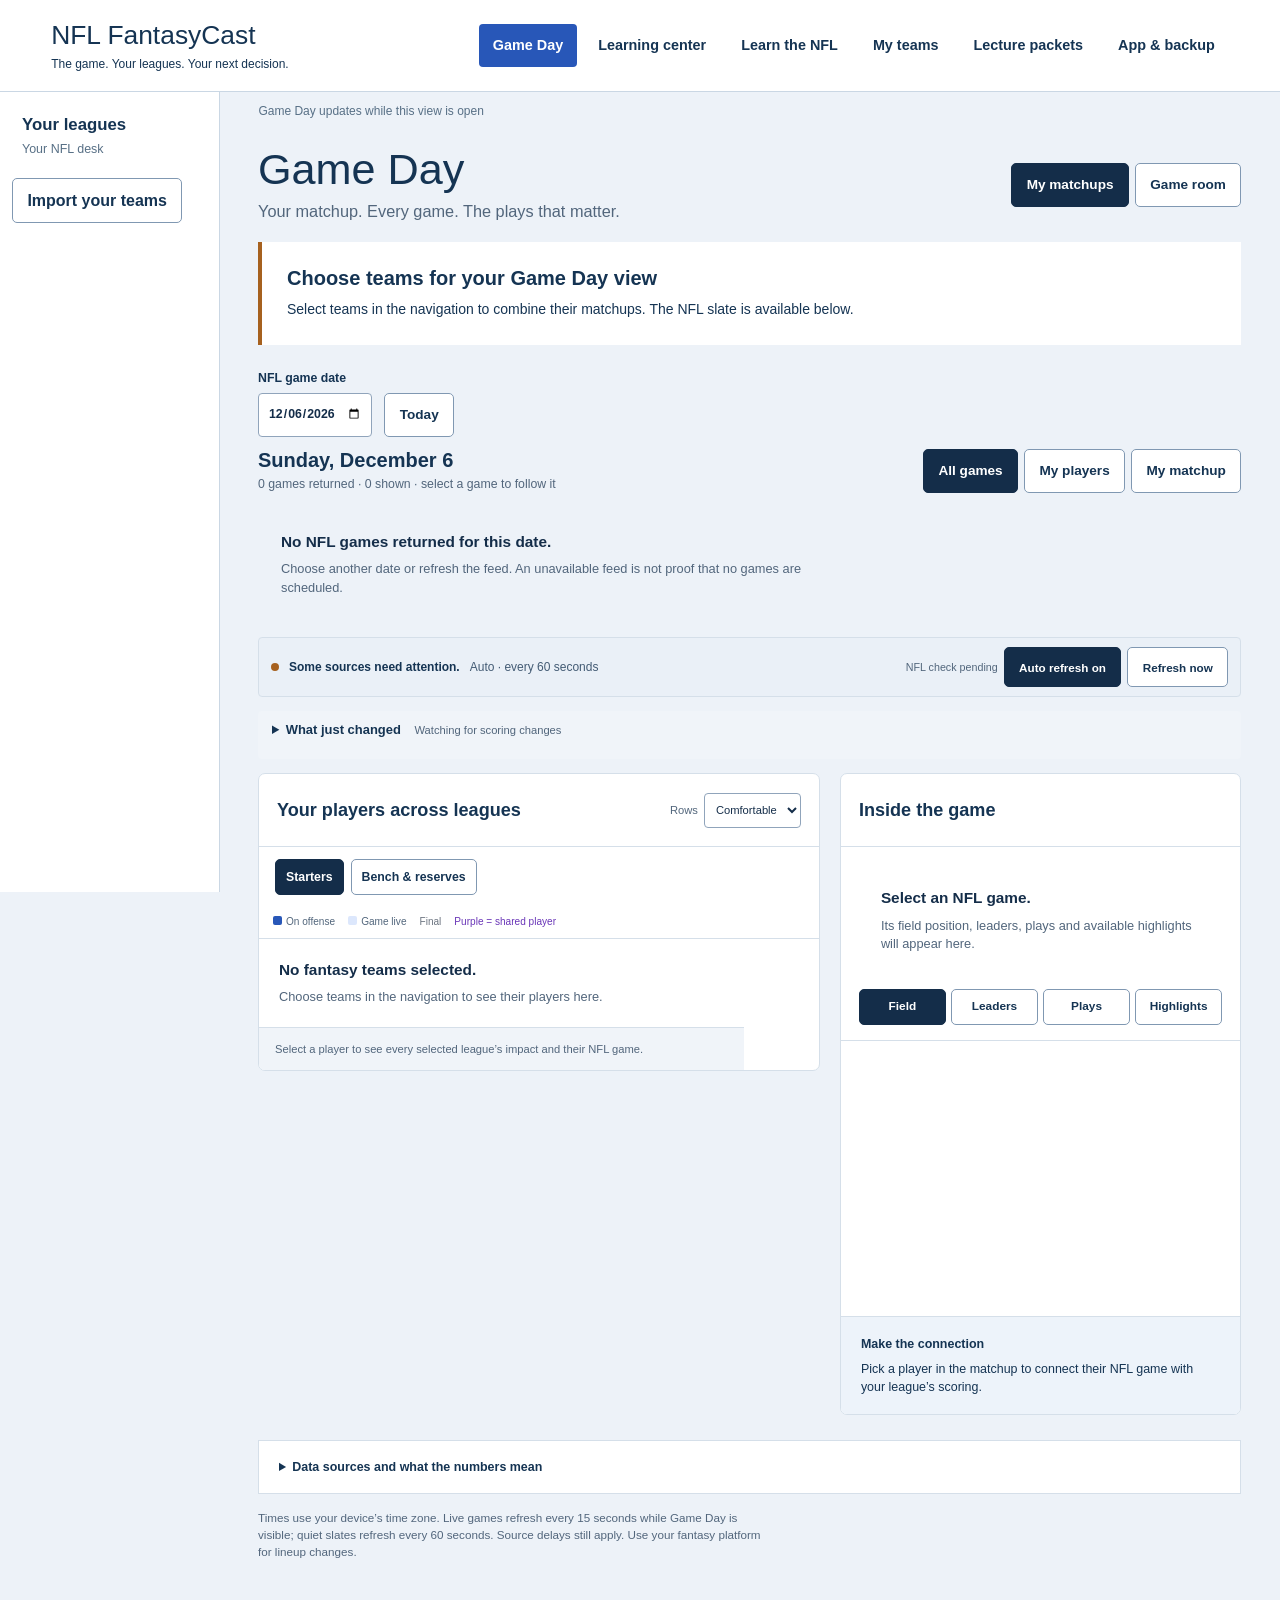
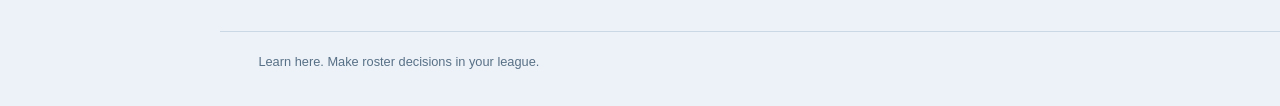
==== commit 2b9187b5: "Polish live game-day players and cross-league scenarios" ====
--- a/index.html
+++ b/index.html
@@ -3,4 +3,4 @@
 <head><meta charset="utf-8"><meta name="viewport" content="width=device-width,initial-scale=1,viewport-fit=cover"><meta name="color-scheme" content="light"><meta name="theme-color" content="#153453"><meta name="apple-mobile-web-app-capable" content="yes"><meta name="apple-mobile-web-app-title" content="FantasyCast"><meta name="apple-mobile-web-app-status-bar-style" content="default"><link rel="manifest" href="manifest.webmanifest"><link rel="apple-touch-icon" href="assets/app/icon-180.png"><link rel="icon" href="assets/app/icon-192.png"><title>NFL FantasyCast</title><link rel="stylesheet" href="style.css"><link rel="stylesheet" href="gameday.css"><link rel="stylesheet" href="device.css"><link rel="stylesheet" href="league-rail.css"></head>
 <body><a class="skip" href="#main">Skip to content</a><header class="masthead"><a href="#gameday" class="brand"><strong>NFL FantasyCast</strong><span>The game. Your leagues. Your next decision.</span></a><nav aria-label="Main"><a href="#gameday" data-nav="gameday">Game Day</a><a href="#home" data-nav="home">Learning center</a><a href="#learn" data-nav="learn">Learn the NFL</a><a href="#teams" data-nav="teams">My teams</a><a href="#packets" data-nav="packets">Lecture packets</a><a href="#app" data-nav="app">App &amp; backup</a></nav></header><div class="app-frame"><aside id="league-rail" class="league-rail" aria-label="Your leagues"><div class="league-rail-heading"><h2>Your leagues</h2><p id="league-focus-summary" role="status" aria-live="polite"></p></div><button id="all-leagues" class="all-leagues" aria-pressed="true"><span class="all-leagues-mark" aria-hidden="true">▦</span>All leagues</button><p id="league-help" class="league-help">Open one league.<br> Check several to combine.<span class="league-chance-note">Win chances are saved platform checks.</span></p><nav id="league-options" class="league-options" aria-label="League selection"></nav><a id="league-import" class="button" href="#app" hidden>Import your teams</a></aside><div class="app-workspace"><div class="context-strip"><span id="context-kind"></span></div>
 <section id="speech" class="speech" aria-label="Presentation controls" hidden><div><b id="speech-title"></b><p id="speech-status" role="status"></p></div><div class="speech-actions"><button id="speech-play">Pause</button><button id="speech-replay">Replay</button><button id="speech-stop">Stop</button><button id="speech-continue" hidden>Continue</button><label>Speed <select id="speech-speed"><option value="0.8">0.8×</option><option value="1" selected>1×</option><option value="1.25">1.25×</option><option value="1.5">1.5×</option><option value="2">2×</option></select></label><button id="speech-close" aria-label="Close presentation">Close</button></div><progress id="speech-progress" max="1" value="0" aria-label="Narration progress"></progress><details><summary>Current narration</summary><p id="speech-caption"></p></details><audio id="narration" preload="metadata"></audio></section>
-<main id="main" tabindex="-1"></main><footer class="footer"><p>Learn here. Make roster decisions in your league.</p><p> </p></footer></div></div><div id="notice" role="status" aria-live="polite"></div><noscript>This local interactive guide requires JavaScript. Its authored content and source links are also available in data.json.</noscript><script src="delivery.js"></script><script src="data.js"></script><script src="profile.js"></script><script src="win-chance.js"></script><script src="browser-feed.js"></script><script src="device.js"></script><script src="gameday.js"></script><script src="app.js"></script><script src="present.js"></script></body></html>
+<main id="main" tabindex="-1"></main><footer class="footer"><p>Learn here. Make roster decisions in your league.</p><p> </p></footer></div></div><div id="notice" role="status" aria-live="polite"></div><noscript>This local interactive guide requires JavaScript. Its authored content and source links are also available in data.json.</noscript><script src="delivery.js"></script><script src="data.js"></script><script src="profile.js"></script><script src="win-chance.js"></script><script src="browser-feed.js"></script><script src="device.js"></script><script src="game-insights.js"></script><script src="gameday.js"></script><script src="app.js"></script><script src="present.js"></script></body></html>
--- a/gameday.css
+++ b/gameday.css
@@ -24,3 +24,14 @@
 .gd-card-freshness{display:flex;gap:3px 8px;flex-wrap:wrap;align-items:baseline}.gd-card-freshness>b{font-weight:650}.gd-card-freshness>a{margin-left:auto}.gd-card-progress{font-size:.63rem;padding:10px 14px;gap:6px}.gd-card-progress b{display:inline;margin-right:5px}.gd-card-source{padding:9px 14px}.gd-card-source>p+p{margin-top:5px}.gd-overview-team>span{min-height:0}.gd-overview-scores{padding:13px 14px}.gd-overview-card .gd-matchup-margin{padding:9px 14px}
 
 .gd-overview-team>strong{display:block;font-size:clamp(1.25rem,11cqi,2.25rem)}.gd-overview-team strong>small{display:block;margin-top:3px}
+
+/* Game-day identity, possession and compact reading surfaces. */
+.gd-league-dot{display:inline-block;width:9px;height:9px;border-radius:50%;background:var(--league-ink,#2857b8);margin-right:6px;flex:none}.gd-side-opponent .gd-league-dot{background:var(--league-tint,#dce7fc);border:2px solid var(--league-ink,#2857b8)}
+.gd-overview-heading h2{font:700 1.05rem var(--body,system-ui)}.gd-overview-heading>span{font-size:.73rem;color:var(--gd-muted)}.gd-overview-grid{grid-template-columns:repeat(auto-fit,minmax(min(100%,255px),1fr));gap:10px}.gd-compact-score{background:white;color:var(--gd-navy);border:1px solid var(--gd-line);border-top:4px solid var(--league-ink)}.gameday .gd-compact-score .gd-overview-open{color:var(--gd-navy)}.gameday .gd-compact-score .gd-overview-open:hover{background:var(--league-tint);color:var(--gd-navy)}.gd-compact-score .gd-overview-league{background:transparent;padding:9px 12px 5px;flex-direction:row;align-items:baseline;justify-content:space-between;gap:8px;border:0;font-size:.77rem}.gd-overview-league small{font-size:.6rem;white-space:nowrap;color:var(--gd-muted)}.gd-mini-scores{display:grid;grid-template-columns:1fr 1fr;gap:10px;padding:4px 12px 9px}.gd-mini-scores>span{display:grid;grid-template-columns:1fr auto;gap:1px 8px;align-items:center}.gd-mini-scores small{font-size:.65rem}.gd-mini-scores strong{font-variant-numeric:tabular-nums;font-size:1.5rem;font-family:var(--display);font-weight:400;grid-row:1/3;grid-column:2}.gd-mini-scores>span>span{font-size:.65rem;white-space:nowrap;overflow:hidden;text-overflow:ellipsis;max-width:13ch}.gd-compact-score .gd-matchup-margin{padding:5px 12px;background:var(--league-tint);color:var(--league-ink);font-size:.72rem}.gd-compact-score .gd-card-source{padding:6px 12px;font-size:.65rem;background:#f1f5f9}.gd-card-source summary{min-height:28px;display:flex;align-items:center;cursor:pointer}.gd-card-source summary::before{content:'＋';margin-right:7px}.gd-card-source[open] summary::before{content:'−'}.gd-who-left{display:grid;grid-template-columns:auto 1fr;align-items:center;gap:0 6px;padding:6px 9px}.gd-who-left>span{font-size:.6rem;color:var(--gd-muted)}.gd-remaining{display:flex;justify-content:space-between;gap:2px}.gameday .gd-remaining button{border:0;background:transparent;font-size:.6rem;min-height:32px;padding:3px;gap:3px;color:var(--gd-muted);white-space:nowrap}.gd-remaining b{color:var(--gd-navy)}.gameday .gd-remaining button[aria-pressed=true]{background:var(--league-tint);color:var(--league-ink);outline:1px solid var(--league-ink)}.gd-remaining button:disabled{opacity:.5;cursor:default}
+.gd-toolbar{border-top:0;padding:0 0 12px;background:transparent}.gd-slate{margin-bottom:8px}.gd-refresh-bar{display:flex;align-items:center;justify-content:space-between;gap:12px;border:1px solid var(--gd-line);background:#eaf0f7;padding:9px 12px;margin-bottom:14px;border-radius:4px}.gd-refresh-bar .gd-health{margin:0;padding:0;border:0;flex:1;background:transparent}.gd-health>span:nth-of-type(2){display:none}.gd-refresh-mode{margin-left:0}.gd-update-actions{align-items:center;flex:none}.gd-update-actions button{min-height:40px;font-size:.73rem}.gd-update-actions #gd-age{font-size:.67rem;color:var(--gd-muted);font-variant-numeric:tabular-nums}.gd-refresh-bar .gd-health-error{margin-bottom:0}.gd-watch-badge{display:block;background:#e2f1e8;color:#225537;padding:5px 6px;border-radius:3px;font-size:.6rem;font-weight:650;line-height:1.4}.gd-watch-risk{background:#fff0dc;color:#844a10}.gd-game-card{align-content:start}
+.gd-rooting-card{border:1px solid #b7c6da;border-left:4px solid #6935b7;border-radius:5px;background:white;margin-bottom:8px}.gd-rooting-card>summary{display:flex;justify-content:space-between;align-items:center;gap:14px;padding:13px 16px;cursor:pointer;list-style:none}.gd-rooting-card>summary b{font-size:.95rem;display:block;margin-bottom:3px}.gd-rooting-card>summary span>span{font-size:.76rem;color:var(--gd-muted)}.gd-rooting-card>summary small{font-size:.68rem;color:#6935b7;white-space:nowrap}.gd-rooting-card>summary small::after{content:' ＋'}.gd-rooting-card[open]>summary small::after{content:' −'}.gd-rooting-body{padding:0 16px 16px}.gd-rooting-outlook{display:grid;grid-template-columns:repeat(auto-fit,minmax(min(100%,230px),1fr));gap:14px;padding-top:12px;border-top:1px solid var(--gd-line)}.gd-rooting-outlook article{border-left:3px solid var(--league-ink);padding-left:11px}.gd-rooting-outlook h3{font-size:.78rem}.gd-rooting-outlook strong{font-size:.86rem}.gd-rooting-outlook p{font-size:.77rem;margin:6px 0}.gd-rooting-outlook small{font-size:.68rem;color:var(--gd-muted)}.gd-rooting-conflicts{padding:16px 0 0}.gd-rooting-conflicts h3{font-size:.85rem}.gd-rooting-conflicts p{font-size:.8rem}.gd-impact-chip{display:inline-flex;align-items:center;flex-wrap:wrap;gap:3px;background:var(--league-tint);border:1px solid var(--league-ink);border-radius:3px;color:var(--league-ink);padding:4px 6px;margin:3px;font-size:.69rem}.gd-impact-chip.gd-side-opponent{background:white;border-style:dashed}.gd-scenario{border-top:1px solid var(--gd-line);margin-top:16px;padding-top:12px}.gd-scenario summary{font-weight:650;cursor:pointer;min-height:36px}.gd-scenario p{font-size:.77rem}.gd-scenario-variable{display:grid;grid-template-columns:1fr 1fr 90px;gap:12px;margin:10px 0}.gd-scenario-variable label{display:grid;gap:5px;font-size:.68rem}.gd-scenario-variable select,.gd-scenario-variable input{width:100%;min-height:44px;font-size:.8rem;padding:6px;border:1px solid #91a6c0;border-radius:3px;background:white;color:var(--gd-navy)}.gd-scenario-results{display:grid;gap:4px;margin:14px 0}.gd-scenario-results>div{display:flex;justify-content:space-between;gap:12px;align-items:center;padding:8px 10px;background:#f2f5f9;border-left:3px solid var(--league-ink);font-size:.76rem}.gd-scenario-results small{display:block;color:var(--gd-muted);font-size:.67rem;margin-top:4px}.gd-scenario-path{background:#f0e9fb;padding:12px;border-radius:3px;color:#442575}.gameday .gd-scenario-path button{font-size:.72rem;margin:8px 0 0;min-height:40px}.gd-scenario-caveat{font-size:.68rem!important;color:var(--gd-muted)}
+.gd-change-feed{margin-bottom:14px;background:#f0f4f9;padding:10px 14px;border-radius:4px}.gd-change-feed summary{font-size:.81rem;font-weight:650;cursor:pointer;min-height:28px}.gd-change-feed summary>span{font-weight:400;font-size:.7rem;margin-left:10px;color:var(--gd-muted)}.gd-change-feed p{font-size:.73rem;margin-top:8px}.gd-change-feed ol{padding:0;list-style:none;max-height:270px;overflow:auto}.gd-change-feed li{padding:8px 0;border-top:1px solid var(--gd-line);font-size:.78rem}.gd-change-feed time{font-size:.67rem;color:var(--gd-muted);margin-left:12px}.gd-player-filter{display:flex;justify-content:space-between;align-items:center;gap:10px;padding:9px 12px;background:#f0e9fb;font-size:.72rem}.gameday .gd-player-filter button{font-size:.68rem;min-height:40px;padding:6px}.gd-state-legend{display:flex;flex-wrap:wrap;align-items:center;gap:8px 13px;padding:8px 14px;font-size:.63rem;color:var(--gd-muted);border-bottom:1px solid var(--gd-line)}.gd-state-legend i{display:inline-block;width:9px;height:9px;border-radius:2px;background:#dce7fc;margin-right:4px}.gd-state-legend .gd-legend-active{background:#2857b8}.gd-legend-final{color:#6c7480}.gd-legend-shared{color:#6935b7}
+.gameday .gd-player{border-left:3px solid var(--league-ink,#2857b8)}.gameday .gd-player.gd-side-opponent{border-left-color:var(--league-tint,#dce7fc)}.gd-player.gd-state-waiting,.gd-player.gd-state-live{background:#f0f4f9}.gameday .gd-player.gd-state-active{background:var(--league-tint,#dce7fc);box-shadow:inset 3px 0 0 var(--league-ink,#2857b8)}.gd-state-active .gd-player-name{font-weight:850}.gd-possession-label{display:block;font-size:.65rem;margin-top:4px;color:var(--gd-muted);font-weight:500}.gd-state-active .gd-possession-label{color:var(--league-ink,#2857b8);font-weight:750}.gameday .gd-player.gd-state-final{background:#f4f5f6;color:#646f7d}.gd-state-final .gd-avatar{filter:grayscale(1);opacity:.72}.gd-state-final .gd-player-name,.gd-state-final .gd-player-points{font-weight:500}.gd-state-final .gd-league-impact{background:#edf0f3!important}.gd-state-final .gd-player-status,.gd-state-final .gd-player-line{color:#65707d}.gameday .gd-player.gd-shared{border-left-color:#6935b7}.gd-shared .gd-exposure-count{color:#6935b7}.gd-red-zone .gd-possession-label::before{content:'● ';color:#b95a13}.gd-aggregate-player>.gd-avatar{display:block}.gameday .gd-aggregate-player{grid-template-columns:36px minmax(0,1fr) auto!important}.gd-avatar{width:36px;height:43px}.gd-player-line{line-height:1.55;font-size:.71rem}.gd-stat-stamp{display:block;font-size:.59rem;font-weight:400;color:var(--gd-muted);margin-top:4px}.gd-league-impact,.gd-player-row[data-player-side=opponent] .gd-league-impact{background:var(--league-tint);border-left-color:var(--league-ink)}.gd-player-row[data-player-side=opponent] .gd-league-impact{background:white;border:1px dashed var(--league-ink);border-left-width:3px}.gd-league-impact>strong{color:var(--league-ink)}.gd-opposite-exposure{color:#6935b7}.gd-aggregate-note{padding:8px 14px}
+@container game-day (max-width:1050px){.gd-compact-score{flex-basis:310px}.gameday .gd-aggregate-player{grid-template-columns:32px minmax(0,1fr) auto!important}.gd-avatar{width:32px;height:39px}.gd-refresh-bar{flex-wrap:wrap}.gd-update-actions{margin-left:0}}
+@container game-day (max-width:550px){.gd-compact-score{flex-basis:94%}.gd-overview-heading{flex-direction:row;flex-wrap:wrap;gap:6px}.gd-overview-heading::after{flex-basis:100%}.gd-overview-heading h2{font-size:1rem}.gd-mini-scores strong{font-size:1.7rem}.gd-rooting-card>summary{padding:12px;align-items:start;flex-direction:column;gap:6px}.gd-rooting-body{padding:0 12px 12px}.gd-rooting-card>summary small{font-size:.67rem}.gd-scenario-variable{grid-template-columns:1fr 70px;gap:8px}.gd-scenario-variable label:first-child{grid-column:1/-1}.gd-refresh-bar .gd-health{flex-basis:100%;font-size:.68rem}.gd-update-actions{justify-content:space-between;width:100%;gap:4px}.gd-update-actions #gd-age{font-size:.63rem}.gd-update-actions button{padding:7px;font-size:.67rem;min-height:44px}.gameday .gd-player,.gameday .gd-aggregate-player{grid-template-columns:32px minmax(0,1fr)!important;padding:10px 7px;gap:6px}.gd-player>.gd-player-points,.gd-player>.gd-exposure-count{grid-column:1/-1;text-align:left;display:flex;gap:5px;align-items:baseline}.gd-player>.gd-exposure-count{font-size:.8rem}.gd-player>.gd-exposure-count small{display:inline}.gd-player-name{font-size:.77rem}.gd-possession-label{font-size:.62rem}.gd-player-line{font-size:.67rem}.gd-stat-stamp{font-size:.59rem}.gd-remaining button{min-height:44px!important}.gd-state-legend{padding:7px;gap:6px 9px}.gd-scenario-results>div{align-items:start;flex-direction:column;gap:4px}.gd-change-feed summary>span{display:block;margin:4px 0 0}.gd-card-source summary{min-height:36px}.gd-player-filter{flex-wrap:wrap}}
+.gd-heading h1{font-size:2.7rem}.gd-overview-grid{display:flex;overflow-x:auto;scroll-snap-type:x proximity;padding-bottom:10px}.gd-compact-score{flex:1 0 280px;max-width:600px;scroll-snap-align:start}.gd-overview-heading::after{content:none}@container game-day (max-width:550px){.gd-compact-score{flex:0 0 94%}.gd-heading h1{font-size:2.3rem}.gd-overview-heading::after{content:'Swipe scorecards · tap a count to focus players';font-size:.63rem;color:var(--gd-muted)}}
--- a/league-rail.css
+++ b/league-rail.css
@@ -10,3 +10,5 @@
 .league-choice[data-chance-state=stale] .league-chance-label{color:var(--muted)}
 
 .league-chance-note{display:block;margin-top:8px;font-size:.66rem;line-height:1.4;color:var(--muted)}
+
+.league-choice .league-avatar{background:var(--league-ink,#2857b8)}.league-choice{border-left:4px solid var(--league-ink,#2857b8)}.league-choice.is-selected{border-left-color:var(--league-ink,#2857b8);background:var(--league-tint,#dce7fc)}.league-include input{accent-color:var(--league-ink,#2857b8)}
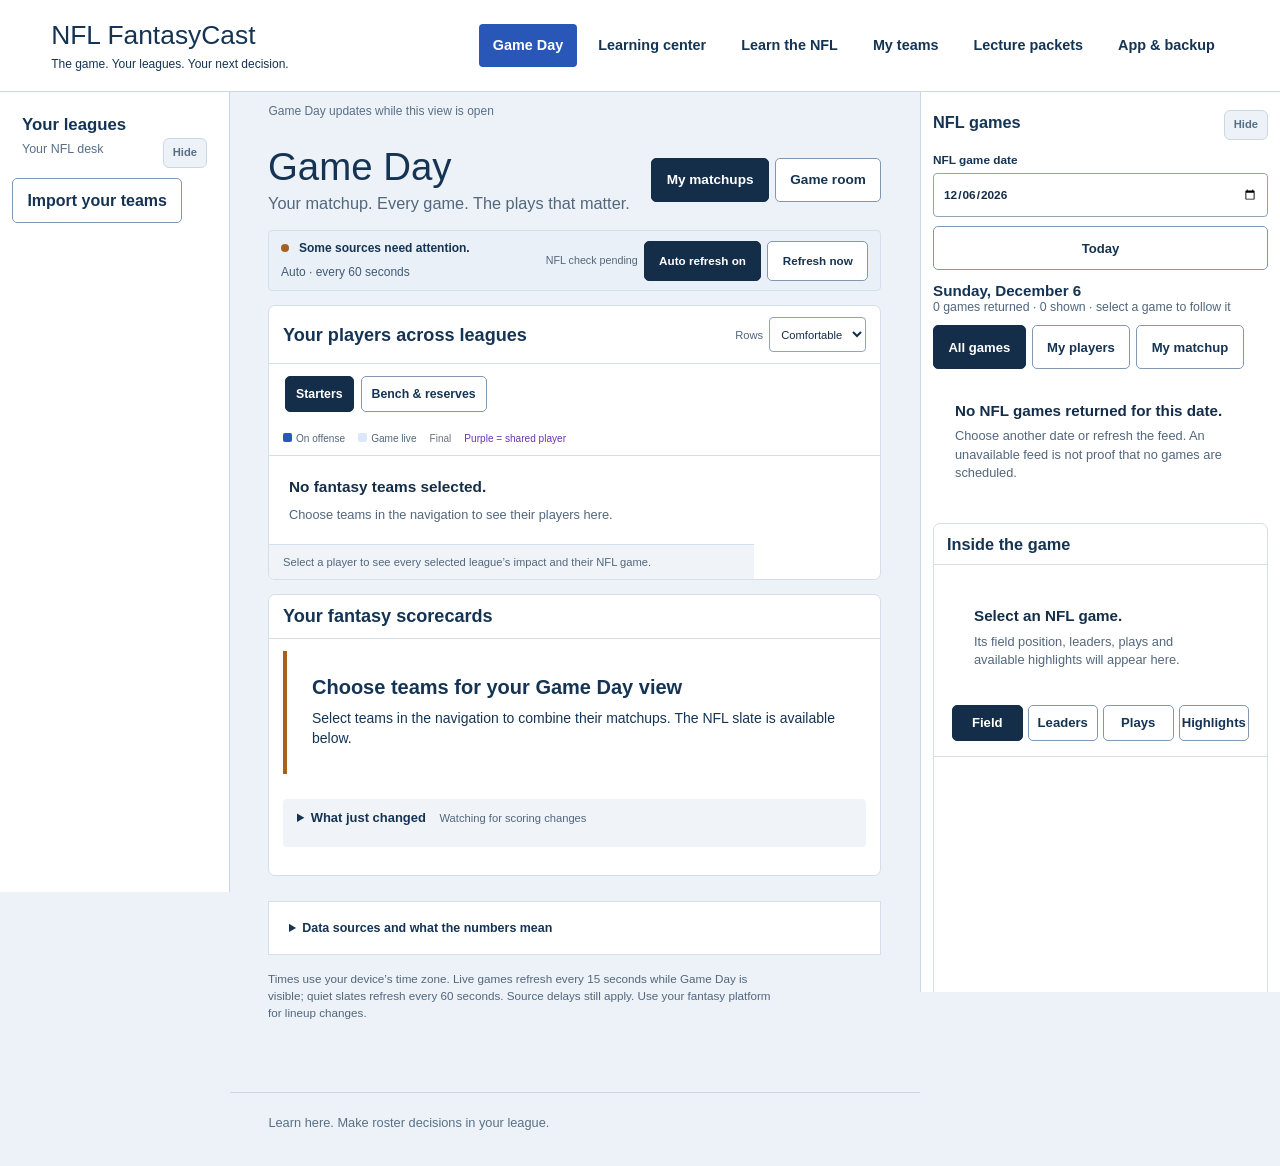
==== commit 17c32fad: "Add left league and right games panels, week-aware player status and honest score freshness" ====
--- a/index.html
+++ b/index.html
@@ -1,6 +1,6 @@
 <!doctype html>
 <html lang="en" data-app="nfl-field-guide">
 <head><meta charset="utf-8"><meta name="viewport" content="width=device-width,initial-scale=1,viewport-fit=cover"><meta name="color-scheme" content="light"><meta name="theme-color" content="#153453"><meta name="apple-mobile-web-app-capable" content="yes"><meta name="apple-mobile-web-app-title" content="FantasyCast"><meta name="apple-mobile-web-app-status-bar-style" content="default"><link rel="manifest" href="manifest.webmanifest"><link rel="apple-touch-icon" href="assets/app/icon-180.png"><link rel="icon" href="assets/app/icon-192.png"><title>NFL FantasyCast</title><link rel="stylesheet" href="style.css"><link rel="stylesheet" href="gameday.css"><link rel="stylesheet" href="device.css"><link rel="stylesheet" href="league-rail.css"></head>
-<body><a class="skip" href="#main">Skip to content</a><header class="masthead"><a href="#gameday" class="brand"><strong>NFL FantasyCast</strong><span>The game. Your leagues. Your next decision.</span></a><nav aria-label="Main"><a href="#gameday" data-nav="gameday">Game Day</a><a href="#home" data-nav="home">Learning center</a><a href="#learn" data-nav="learn">Learn the NFL</a><a href="#teams" data-nav="teams">My teams</a><a href="#packets" data-nav="packets">Lecture packets</a><a href="#app" data-nav="app">App &amp; backup</a></nav></header><div class="app-frame"><aside id="league-rail" class="league-rail" aria-label="Your leagues"><div class="league-rail-heading"><h2>Your leagues</h2><p id="league-focus-summary" role="status" aria-live="polite"></p></div><button id="all-leagues" class="all-leagues" aria-pressed="true"><span class="all-leagues-mark" aria-hidden="true">▦</span>All leagues</button><p id="league-help" class="league-help">Open one league.<br> Check several to combine.<span class="league-chance-note">Win chances are saved platform checks.</span></p><nav id="league-options" class="league-options" aria-label="League selection"></nav><a id="league-import" class="button" href="#app" hidden>Import your teams</a></aside><div class="app-workspace"><div class="context-strip"><span id="context-kind"></span></div>
+<body><a class="skip" href="#main">Skip to content</a><header class="masthead"><a href="#gameday" class="brand"><strong>NFL FantasyCast</strong><span>The game. Your leagues. Your next decision.</span></a><nav aria-label="Main"><a href="#gameday" data-nav="gameday">Game Day</a><a href="#home" data-nav="home">Learning center</a><a href="#learn" data-nav="learn">Learn the NFL</a><a href="#teams" data-nav="teams">My teams</a><a href="#packets" data-nav="packets">Lecture packets</a><a href="#app" data-nav="app">App &amp; backup</a></nav></header><div class="app-frame"><aside id="league-rail" class="league-rail side-pane" aria-label="Your leagues"><div class="pane-grip" data-pane="rail" role="separator" aria-orientation="vertical" aria-label="Resize the league panel" tabindex="0"></div><div class="league-rail-heading"><h2>Your leagues</h2><button class="pane-hide" data-pane-toggle="rail" aria-expanded="true" aria-controls="league-rail">Hide</button><p id="league-focus-summary" role="status" aria-live="polite"></p></div><button id="all-leagues" class="all-leagues" aria-pressed="true"><span class="all-leagues-mark" aria-hidden="true">▦</span>All leagues</button><p id="league-help" class="league-help">Open one league.<br> Check several to combine.<span class="league-chance-note">Win chances are saved platform checks.</span></p><nav id="league-options" class="league-options" aria-label="League selection"></nav><a id="league-import" class="button" href="#app" hidden>Import your teams</a></aside><div class="app-workspace"><div class="context-strip"><span id="context-kind"></span></div>
 <section id="speech" class="speech" aria-label="Presentation controls" hidden><div><b id="speech-title"></b><p id="speech-status" role="status"></p></div><div class="speech-actions"><button id="speech-play">Pause</button><button id="speech-replay">Replay</button><button id="speech-stop">Stop</button><button id="speech-continue" hidden>Continue</button><label>Speed <select id="speech-speed"><option value="0.8">0.8×</option><option value="1" selected>1×</option><option value="1.25">1.25×</option><option value="1.5">1.5×</option><option value="2">2×</option></select></label><button id="speech-close" aria-label="Close presentation">Close</button></div><progress id="speech-progress" max="1" value="0" aria-label="Narration progress"></progress><details><summary>Current narration</summary><p id="speech-caption"></p></details><audio id="narration" preload="metadata"></audio></section>
-<main id="main" tabindex="-1"></main><footer class="footer"><p>Learn here. Make roster decisions in your league.</p><p> </p></footer></div></div><div id="notice" role="status" aria-live="polite"></div><noscript>This local interactive guide requires JavaScript. Its authored content and source links are also available in data.json.</noscript><script src="delivery.js"></script><script src="data.js"></script><script src="profile.js"></script><script src="win-chance.js"></script><script src="browser-feed.js"></script><script src="device.js"></script><script src="game-insights.js"></script><script src="gameday.js"></script><script src="app.js"></script><script src="present.js"></script></body></html>
+<main id="main" tabindex="-1"></main><footer class="footer"><p>Learn here. Make roster decisions in your league.</p><p> </p></footer></div><aside id="game-rail" class="game-rail side-pane" aria-label="NFL games and the selected game" hidden><div class="pane-grip" data-pane="game" role="separator" aria-orientation="vertical" aria-label="Resize the games panel" tabindex="0"></div><div class="game-rail-head"><h2>NFL games</h2><button class="pane-hide" data-pane-toggle="game" aria-expanded="true" aria-controls="game-rail">Hide</button></div><div id="game-rail-body"></div></aside></div><button class="pane-reopen pane-reopen-left" data-pane-toggle="rail" aria-expanded="false" aria-controls="league-rail">Leagues</button><button class="pane-reopen pane-reopen-right" data-pane-toggle="game" aria-expanded="false" aria-controls="game-rail">NFL games</button><div id="notice" role="status" aria-live="polite"></div><noscript>This local interactive guide requires JavaScript. Its authored content and source links are also available in data.json.</noscript><script src="delivery.js"></script><script src="data.js"></script><script src="profile.js"></script><script src="win-chance.js"></script><script src="browser-feed.js"></script><script src="device.js"></script><script src="game-insights.js"></script><script src="gameday.js"></script><script src="app.js"></script><script src="present.js"></script></body></html>
--- a/gameday.css
+++ b/gameday.css
@@ -35,3 +35,55 @@
 @container game-day (max-width:1050px){.gd-compact-score{flex-basis:310px}.gameday .gd-aggregate-player{grid-template-columns:32px minmax(0,1fr) auto!important}.gd-avatar{width:32px;height:39px}.gd-refresh-bar{flex-wrap:wrap}.gd-update-actions{margin-left:0}}
 @container game-day (max-width:550px){.gd-compact-score{flex-basis:94%}.gd-overview-heading{flex-direction:row;flex-wrap:wrap;gap:6px}.gd-overview-heading::after{flex-basis:100%}.gd-overview-heading h2{font-size:1rem}.gd-mini-scores strong{font-size:1.7rem}.gd-rooting-card>summary{padding:12px;align-items:start;flex-direction:column;gap:6px}.gd-rooting-body{padding:0 12px 12px}.gd-rooting-card>summary small{font-size:.67rem}.gd-scenario-variable{grid-template-columns:1fr 70px;gap:8px}.gd-scenario-variable label:first-child{grid-column:1/-1}.gd-refresh-bar .gd-health{flex-basis:100%;font-size:.68rem}.gd-update-actions{justify-content:space-between;width:100%;gap:4px}.gd-update-actions #gd-age{font-size:.63rem}.gd-update-actions button{padding:7px;font-size:.67rem;min-height:44px}.gameday .gd-player,.gameday .gd-aggregate-player{grid-template-columns:32px minmax(0,1fr)!important;padding:10px 7px;gap:6px}.gd-player>.gd-player-points,.gd-player>.gd-exposure-count{grid-column:1/-1;text-align:left;display:flex;gap:5px;align-items:baseline}.gd-player>.gd-exposure-count{font-size:.8rem}.gd-player>.gd-exposure-count small{display:inline}.gd-player-name{font-size:.77rem}.gd-possession-label{font-size:.62rem}.gd-player-line{font-size:.67rem}.gd-stat-stamp{font-size:.59rem}.gd-remaining button{min-height:44px!important}.gd-state-legend{padding:7px;gap:6px 9px}.gd-scenario-results>div{align-items:start;flex-direction:column;gap:4px}.gd-change-feed summary>span{display:block;margin:4px 0 0}.gd-card-source summary{min-height:36px}.gd-player-filter{flex-wrap:wrap}}
 .gd-heading h1{font-size:2.7rem}.gd-overview-grid{display:flex;overflow-x:auto;scroll-snap-type:x proximity;padding-bottom:10px}.gd-compact-score{flex:1 0 280px;max-width:600px;scroll-snap-align:start}.gd-overview-heading::after{content:none}@container game-day (max-width:550px){.gd-compact-score{flex:0 0 94%}.gd-heading h1{font-size:2.3rem}.gd-overview-heading::after{content:'Swipe scorecards · tap a count to focus players';font-size:.63rem;color:var(--gd-muted)}}
+
+/* ─ Two-panel layout ────────────────────────────────────────────────────────────
+   The NFL slate and the selected game moved into the right side panel, so the centre
+   is two equal cards that widen whenever either panel is hidden. Everything below
+   trims height rather than adding it: the width is the point. */
+.gd-rail{--gd-navy:#142d49;--gd-blue:#2857b8;--gd-muted:#52667c;--gd-line:#d5dfe9;--gd-own:#dcecfb;--gd-opp:#f4e6d4;font-size:14px;line-height:1.45;min-width:0}
+.gd-rail *{min-width:0}
+.gd-rail h2{font-size:1.02rem;margin:0}
+.gd-rail h3{font-size:.95rem;line-height:1.4;margin:0 0 6px}
+.gd-rail p{margin:0 0 8px}
+.gd-rail p:last-child{margin-bottom:0}
+.gd-rail button{font-size:.82rem;line-height:1.3}
+.gd-rail button[aria-pressed=true]{background:var(--gd-navy);color:white;border-color:var(--gd-navy)}
+
+.gd-centre{display:grid;grid-template-columns:repeat(2,minmax(0,1fr));gap:16px;align-items:start;margin-bottom:18px}
+.gd-centre>.gd-panel{margin-bottom:0}
+.gameday h1{font-size:clamp(1.9rem,3vw,2.6rem);margin:0 0 4px}
+.gameday .gd-heading{margin-bottom:14px}
+.gameday .gd-heading p{margin:0}
+.gd-refresh-bar{margin:0 0 14px}
+.gd-panel-meta{font-size:.72rem;font-weight:500;color:var(--gd-muted);text-align:right}
+.gd-centre .gd-panel-head{min-height:0;padding:11px 14px}
+.gd-centre .gd-panel-foot{padding:9px 14px}
+.gd-score-panel>#gd-score,.gd-score-panel>#gd-rooting,.gd-score-panel>#gd-changes{padding:0 14px}
+.gd-score-panel>#gd-score{padding-top:12px}
+.gd-score-panel>#gd-changes:not(:empty){padding-bottom:14px}
+.gd-score-panel .gd-overview-grid{display:grid;overflow:visible;grid-template-columns:repeat(auto-fit,minmax(min(100%,195px),1fr));gap:10px;margin-bottom:12px;padding-bottom:0}
+@media(max-width:620px){.gd-score-panel .gd-overview-grid{grid-template-columns:minmax(0,1fr)}}
+.gd-score-panel .gd-rooting-card{margin-bottom:14px}
+.gd-rooting-scope{display:block;margin-top:3px;font-size:.7rem;font-weight:500;color:var(--gd-muted)}
+.gd-outlook-teams{font-size:.72rem;color:var(--gd-muted);margin:0 0 6px}
+.gd-outlook-teams span{opacity:.7;padding:0 2px}
+
+/* The slate reads as a list in a narrow panel, not a horizontal filmstrip. */
+.gd-rail .gd-toolbar{flex-direction:column;align-items:stretch;gap:9px;padding:0 0 12px;background:transparent;border-top:0}
+.gd-rail .gd-toolbar label{display:flex;flex-direction:column;gap:4px;font-size:.74rem}
+.gd-rail .gd-section-head{display:block;margin-bottom:9px}
+.gd-rail .gd-section-head h2{font-size:.95rem}
+.gd-rail .gd-filter{display:flex;flex-wrap:wrap;gap:6px;margin-top:8px}
+.gd-rail .gd-game-list{display:grid;grid-template-columns:1fr;gap:7px;overflow-x:visible;overflow-y:auto;max-height:44vh;padding:2px 2px 6px;scroll-snap-type:none}
+.gd-rail .gd-game-card{width:auto;flex:none;scroll-snap-align:none}
+.gd-rail .gd-slate{margin-bottom:14px}
+.gd-rail .gd-panel{margin-bottom:0}
+.gd-rail .gd-panel-head{min-height:0;padding:11px 13px}
+
+@media(max-width:1300px){.gd-centre{grid-template-columns:minmax(0,1fr);gap:14px}}
+@media(max-width:900px){
+  .gd-centre{grid-template-columns:minmax(0,1fr)}
+  .gd-rail .gd-game-list{display:flex;overflow-x:auto;overflow-y:visible;max-height:none;scroll-snap-type:x proximity}
+  .gd-rail .gd-game-card{flex:none;scroll-snap-align:start}
+  .gd-rail .gd-toolbar{flex-direction:row;flex-wrap:wrap;align-items:end}
+}
--- a/league-rail.css
+++ b/league-rail.css
@@ -1,6 +1,14 @@
-.app-frame{display:grid;grid-template-columns:220px minmax(0,1fr);align-items:start;max-width:1800px;margin:auto}.app-workspace{min-width:0}.league-rail{position:sticky;top:0;align-self:start;min-height:calc(100vh - 100px);max-height:100vh;overflow-y:auto;background:#fff;border-right:1px solid var(--line);padding:24px 12px}.league-rail-heading{padding:0 10px}.league-rail h2{font-size:1.05rem;margin:0 0 5px}.league-rail-heading p{font-size:.78rem;color:var(--muted);margin-bottom:18px}.all-leagues{width:100%;justify-content:flex-start;gap:12px;min-height:50px;border:1px solid var(--line);background:var(--wash)}.all-leagues[aria-pressed=true]{background:var(--ink);color:#fff;border-color:var(--ink)}.all-leagues-mark{font-size:1.8rem;line-height:1;width:32px;text-align:center}.league-help{font-size:.75rem;line-height:1.5;color:var(--muted);padding:12px 10px 6px;margin:0}.league-options{display:flex;flex-direction:column;gap:8px;margin-top:8px}.league-choice{display:flex;align-items:stretch;border:1px solid transparent;border-radius:7px;min-width:0;background:#f5f7fa}.league-choice.is-selected{border-color:#b1c5e7;background:#eaf0fc}.league-open{display:flex;gap:9px;min-width:0;flex:1;text-align:left;justify-content:flex-start;padding:12px 4px 12px 8px;border:0;background:transparent;font-size:.83rem;line-height:1.3;min-height:68px;color:var(--ink);border-radius:6px 0 0 6px}.league-open[aria-pressed=true]{background:transparent;color:var(--ink)}.league-open:hover{background:#dce7fa}.league-name{display:block;min-width:0;overflow-wrap:anywhere}.league-name small{display:block;font-size:.68rem;font-weight:500;margin-top:5px;color:var(--muted)}.league-avatar{display:flex;align-items:center;justify-content:center;flex:none;width:32px;height:32px;border-radius:50%;background:var(--ink);color:white;font-size:.68rem;font-weight:750}.league-color-1{background:#2d5d76}.league-color-2{background:#705a25}.league-color-3{background:#365e5a}.league-color-4{background:#654673}.league-include{position:relative;width:44px;flex:none;display:flex;align-items:center;justify-content:center;cursor:pointer;border-left:1px solid #cfdaed}.league-include input{width:19px;height:19px;accent-color:var(--blue);cursor:pointer;margin:0}.league-include:focus-within{outline:3px solid #a66b00;outline-offset:-3px;border-radius:0 6px 6px 0}.context-strip{font-size:.75rem;color:var(--muted);padding:10px 3vw 0}.app-workspace main{padding-left:3vw;padding-right:3vw}.app-workspace .speech{margin-left:3vw;margin-right:3vw}.app-workspace .footer{padding-left:3vw;padding-right:3vw}.app-workspace .reading-layout{grid-template-columns:minmax(0,1fr) minmax(210px,.35fr)}
-@media(min-width:1500px){.app-frame{grid-template-columns:235px minmax(0,1fr)}}
-@media(max-width:1100px) and (min-width:901px){.app-frame{grid-template-columns:190px minmax(0,1fr)}.league-avatar{display:none}.app-workspace .reading-layout{grid-template-columns:1fr}.app-workspace .quick-grid{grid-template-columns:repeat(2,minmax(0,1fr))}}
+:root{--rail-w:230px;--game-w:360px}
+.app-frame{display:grid;grid-template-columns:var(--rail-col,var(--rail-w)) minmax(0,1fr) var(--game-col,0px);align-items:start;max-width:2200px;margin:auto}
+body.has-game-rail{--game-col:var(--game-w)}
+body.rail-closed{--rail-col:0px}
+body.game-closed{--game-col:0px}
+body.rail-closed #league-rail,body.game-closed #game-rail{display:none}
+/* Explicit tracks: a hidden panel leaves the grid, and without this the remaining items
+   auto-place one track to the left and the workspace collapses into the zero-width column. */
+#league-rail{grid-column:1}.app-workspace{grid-column:2}#game-rail{grid-column:3}.app-workspace{min-width:0}.league-rail{position:sticky;top:0;align-self:start;min-height:calc(100vh - 100px);max-height:100vh;overflow-y:auto;background:#fff;border-right:1px solid var(--line);padding:24px 12px}.league-rail-heading{padding:0 10px}.league-rail h2{font-size:1.05rem;margin:0 0 5px}.league-rail-heading p{font-size:.78rem;color:var(--muted);margin-bottom:18px}.all-leagues{width:100%;justify-content:flex-start;gap:12px;min-height:50px;border:1px solid var(--line);background:var(--wash)}.all-leagues[aria-pressed=true]{background:var(--ink);color:#fff;border-color:var(--ink)}.all-leagues-mark{font-size:1.8rem;line-height:1;width:32px;text-align:center}.league-help{font-size:.75rem;line-height:1.5;color:var(--muted);padding:12px 10px 6px;margin:0}.league-options{display:flex;flex-direction:column;gap:8px;margin-top:8px}.league-choice{display:flex;align-items:stretch;border:1px solid transparent;border-radius:7px;min-width:0;background:#f5f7fa}.league-choice.is-selected{border-color:#b1c5e7;background:#eaf0fc}.league-open{display:flex;gap:9px;min-width:0;flex:1;text-align:left;justify-content:flex-start;padding:12px 4px 12px 8px;border:0;background:transparent;font-size:.83rem;line-height:1.3;min-height:68px;color:var(--ink);border-radius:6px 0 0 6px}.league-open[aria-pressed=true]{background:transparent;color:var(--ink)}.league-open:hover{background:#dce7fa}.league-name{display:block;min-width:0;overflow-wrap:anywhere}.league-name small{display:block;font-size:.68rem;font-weight:500;margin-top:5px;color:var(--muted)}.league-avatar{display:flex;align-items:center;justify-content:center;flex:none;width:32px;height:32px;border-radius:50%;background:var(--ink);color:white;font-size:.68rem;font-weight:750}.league-color-1{background:#2d5d76}.league-color-2{background:#705a25}.league-color-3{background:#365e5a}.league-color-4{background:#654673}.league-include{position:relative;width:44px;flex:none;display:flex;align-items:center;justify-content:center;cursor:pointer;border-left:1px solid #cfdaed}.league-include input{width:19px;height:19px;accent-color:var(--blue);cursor:pointer;margin:0}.league-include:focus-within{outline:3px solid #a66b00;outline-offset:-3px;border-radius:0 6px 6px 0}.context-strip{font-size:.75rem;color:var(--muted);padding:10px 3vw 0}.app-workspace main{padding-left:3vw;padding-right:3vw}.app-workspace .speech{margin-left:3vw;margin-right:3vw}.app-workspace .footer{padding-left:3vw;padding-right:3vw}.app-workspace .reading-layout{grid-template-columns:minmax(0,1fr) minmax(210px,.35fr)}
+@media(min-width:1500px){:root{--rail-w:245px;--game-w:390px}}
+@media(max-width:1100px) and (min-width:901px){:root{--rail-w:190px;--game-w:290px}.league-avatar{display:none}.app-workspace .reading-layout{grid-template-columns:1fr}.app-workspace .quick-grid{grid-template-columns:repeat(2,minmax(0,1fr))}}
 @media(max-width:900px){.app-frame{display:block}.league-rail{position:static;min-height:0;max-height:none;overflow:visible;padding:12px 16px;border-right:0;border-bottom:1px solid var(--line);display:grid;grid-template-columns:1fr auto;gap:8px 14px}.league-rail-heading{padding:0}.league-rail h2{font-size:.85rem;margin:0}.league-rail-heading p{font-size:.7rem;margin:3px 0 0}.all-leagues{width:auto;min-height:44px;gap:7px;padding:6px 11px;font-size:.79rem}.all-leagues-mark{font-size:1.3rem;width:auto}.league-help{grid-column:1/-1;padding:0;margin:0;font-size:.7rem}.league-help br{display:none}.league-help br:after{content:' '}.league-options{grid-column:1/-1;flex-direction:row;overflow-x:auto;padding:0 0 5px;margin:0;scrollbar-width:thin;scroll-snap-type:x proximity}.league-choice{width:210px;flex:none;scroll-snap-align:start}.league-open{min-height:58px;font-size:.78rem;padding:8px}.league-avatar{width:30px;height:30px}.league-name small{font-size:.65rem;margin-top:3px}.league-include{width:44px}.context-strip{padding:9px 16px 0;font-size:.7rem}.app-workspace main{padding:22px 16px 55px}.app-workspace .reading-layout{grid-template-columns:1fr}.app-workspace .speech{margin-left:16px;margin-right:16px}#league-import{grid-column:2;grid-row:1;max-width:180px;font-size:.78rem}.app-workspace .page-head:has(.device-icon){gap:16px}.app-workspace .page-head .device-icon{display:none}}
 @media(prefers-reduced-motion:reduce){.league-options{scroll-behavior:auto}}
 
@@ -12,3 +20,31 @@
 .league-chance-note{display:block;margin-top:8px;font-size:.66rem;line-height:1.4;color:var(--muted)}
 
 .league-choice .league-avatar{background:var(--league-ink,#2857b8)}.league-choice{border-left:4px solid var(--league-ink,#2857b8)}.league-choice.is-selected{border-left-color:var(--league-ink,#2857b8);background:var(--league-tint,#dce7fc)}.league-include input{accent-color:var(--league-ink,#2857b8)}
+
+
+/* Side panels — drag the grip, hide either one, both remembered on this device. */
+.side-pane{position:relative}
+.pane-grip{position:absolute;top:0;bottom:0;width:11px;cursor:col-resize;z-index:3;touch-action:none;background:transparent;border:0;padding:0}
+#league-rail .pane-grip{right:-5px}
+#game-rail .pane-grip{left:-5px}
+.pane-grip::after{content:"";position:absolute;top:0;bottom:0;left:4px;width:3px;background:transparent;transition:background .15s}
+.pane-grip:hover::after,.pane-grip:focus-visible::after,body.pane-resizing .pane-grip::after{background:var(--blue,#2857b8)}
+.pane-grip:focus-visible{outline:none}
+body.pane-resizing,body.pane-resizing *{cursor:col-resize!important;user-select:none}
+.pane-hide{float:right;margin:-2px 0 0 8px;min-height:30px;padding:3px 9px;font-size:.7rem;font-weight:600;color:var(--muted);background:var(--wash,#f5f7fa);border:1px solid var(--line);border-radius:6px}
+.pane-hide:hover{background:#e6ecf7;color:var(--ink)}
+.pane-reopen{position:fixed;top:50%;transform:translateY(-50%);z-index:40;display:none;writing-mode:vertical-rl;padding:16px 7px;font-size:.72rem;font-weight:650;letter-spacing:.02em;background:#fff;border:1px solid var(--line);color:var(--ink);box-shadow:0 2px 10px rgba(16,40,70,.12)}
+.pane-reopen-left{left:0;border-left:0;border-radius:0 8px 8px 0}
+.pane-reopen-right{right:0;border-right:0;border-radius:8px 0 0 8px;rotate:180deg}
+body.rail-closed .pane-reopen-left,body.has-game-rail.game-closed .pane-reopen-right{display:block}
+.game-rail{position:sticky;top:0;align-self:start;min-height:calc(100vh - 100px);max-height:100vh;overflow-y:auto;overscroll-behavior:contain;background:#fff;border-left:1px solid var(--line);padding:18px 12px 30px}
+.game-rail-head{display:flex;align-items:baseline;justify-content:space-between;gap:10px;margin-bottom:12px}
+.game-rail-head h2{font-size:1.02rem;margin:0}
+.game-rail .pane-hide{float:none;margin:0}
+
+@media(max-width:900px){
+  .app-frame{display:block}
+  .pane-grip,.pane-reopen,.pane-hide{display:none}
+  body.rail-closed #league-rail,body.game-closed #game-rail{display:block}
+  .game-rail{position:static;min-height:0;max-height:none;overflow:visible;border-left:0;border-top:1px solid var(--line);padding:16px}
+}
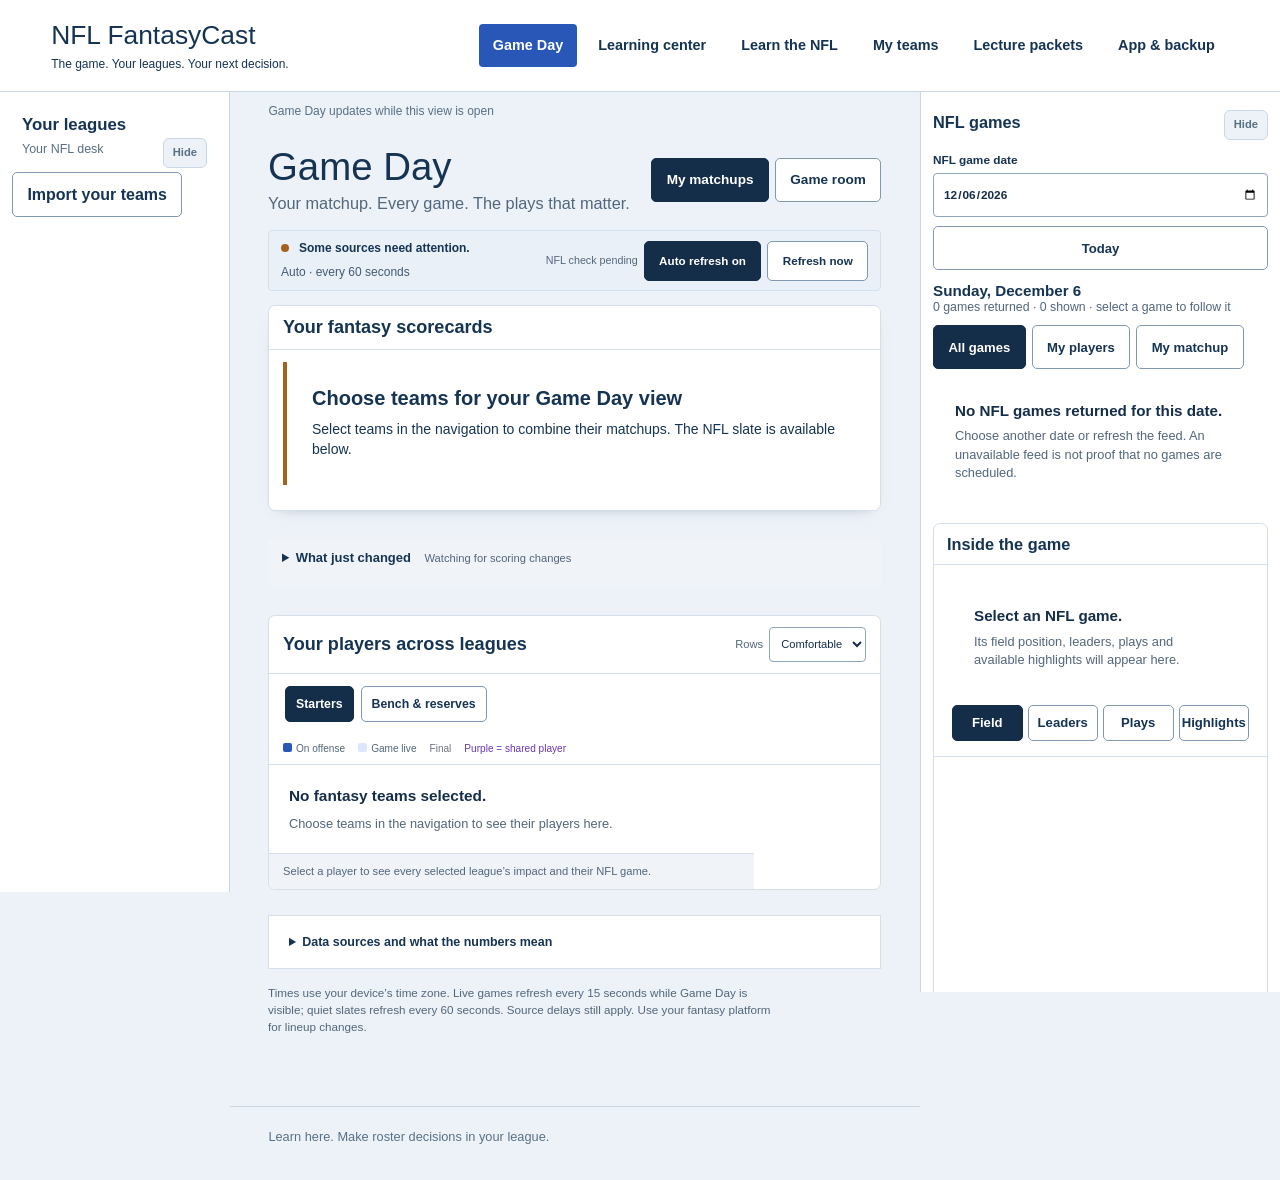
==== commit 3c369574: "Make the league rail collapse to team icons and cut its wording down" ====
--- a/index.html
+++ b/index.html
@@ -1,6 +1,6 @@
 <!doctype html>
 <html lang="en" data-app="nfl-field-guide">
 <head><meta charset="utf-8"><meta name="viewport" content="width=device-width,initial-scale=1,viewport-fit=cover"><meta name="color-scheme" content="light"><meta name="theme-color" content="#153453"><meta name="apple-mobile-web-app-capable" content="yes"><meta name="apple-mobile-web-app-title" content="FantasyCast"><meta name="apple-mobile-web-app-status-bar-style" content="default"><link rel="manifest" href="manifest.webmanifest"><link rel="apple-touch-icon" href="assets/app/icon-180.png"><link rel="icon" href="assets/app/icon-192.png"><title>NFL FantasyCast</title><link rel="stylesheet" href="style.css"><link rel="stylesheet" href="gameday.css"><link rel="stylesheet" href="device.css"><link rel="stylesheet" href="league-rail.css"></head>
-<body><a class="skip" href="#main">Skip to content</a><header class="masthead"><a href="#gameday" class="brand"><strong>NFL FantasyCast</strong><span>The game. Your leagues. Your next decision.</span></a><nav aria-label="Main"><a href="#gameday" data-nav="gameday">Game Day</a><a href="#home" data-nav="home">Learning center</a><a href="#learn" data-nav="learn">Learn the NFL</a><a href="#teams" data-nav="teams">My teams</a><a href="#packets" data-nav="packets">Lecture packets</a><a href="#app" data-nav="app">App &amp; backup</a></nav></header><div class="app-frame"><aside id="league-rail" class="league-rail side-pane" aria-label="Your leagues"><div class="pane-grip" data-pane="rail" role="separator" aria-orientation="vertical" aria-label="Resize the league panel" tabindex="0"></div><div class="league-rail-heading"><h2>Your leagues</h2><button class="pane-hide" data-pane-toggle="rail" aria-expanded="true" aria-controls="league-rail">Hide</button><p id="league-focus-summary" role="status" aria-live="polite"></p></div><button id="all-leagues" class="all-leagues" aria-pressed="true"><span class="all-leagues-mark" aria-hidden="true">▦</span>All leagues</button><p id="league-help" class="league-help">Open one league.<br> Check several to combine.<span class="league-chance-note">Win chances are saved platform checks.</span></p><nav id="league-options" class="league-options" aria-label="League selection"></nav><a id="league-import" class="button" href="#app" hidden>Import your teams</a></aside><div class="app-workspace"><div class="context-strip"><span id="context-kind"></span></div>
+<body><a class="skip" href="#main">Skip to content</a><header class="masthead"><a href="#gameday" class="brand"><strong>NFL FantasyCast</strong><span>The game. Your leagues. Your next decision.</span></a><nav aria-label="Main"><a href="#gameday" data-nav="gameday">Game Day</a><a href="#home" data-nav="home">Learning center</a><a href="#learn" data-nav="learn">Learn the NFL</a><a href="#teams" data-nav="teams">My teams</a><a href="#packets" data-nav="packets">Lecture packets</a><a href="#app" data-nav="app">App &amp; backup</a></nav></header><div class="app-frame"><aside id="league-rail" class="league-rail side-pane" aria-label="Your leagues"><div class="pane-grip" data-pane="rail" role="separator" aria-orientation="vertical" aria-label="Resize the league panel" tabindex="0"></div><div class="league-rail-heading"><h2>Your leagues</h2><button class="pane-hide" data-pane-toggle="rail" aria-expanded="true" aria-controls="league-rail">Hide</button><p id="league-focus-summary" role="status" aria-live="polite"></p></div><button id="all-leagues" class="all-leagues" aria-pressed="true"><span class="all-leagues-mark" aria-hidden="true">▦</span>All leagues</button><p id="league-help" class="league-help">Open one · check several to combine.</p><nav id="league-options" class="league-options" aria-label="League selection"></nav><a id="league-import" class="button" href="#app" hidden>Import your teams</a></aside><div class="app-workspace"><div class="context-strip"><span id="context-kind"></span></div>
 <section id="speech" class="speech" aria-label="Presentation controls" hidden><div><b id="speech-title"></b><p id="speech-status" role="status"></p></div><div class="speech-actions"><button id="speech-play">Pause</button><button id="speech-replay">Replay</button><button id="speech-stop">Stop</button><button id="speech-continue" hidden>Continue</button><label>Speed <select id="speech-speed"><option value="0.8">0.8×</option><option value="1" selected>1×</option><option value="1.25">1.25×</option><option value="1.5">1.5×</option><option value="2">2×</option></select></label><button id="speech-close" aria-label="Close presentation">Close</button></div><progress id="speech-progress" max="1" value="0" aria-label="Narration progress"></progress><details><summary>Current narration</summary><p id="speech-caption"></p></details><audio id="narration" preload="metadata"></audio></section>
 <main id="main" tabindex="-1"></main><footer class="footer"><p>Learn here. Make roster decisions in your league.</p><p> </p></footer></div><aside id="game-rail" class="game-rail side-pane" aria-label="NFL games and the selected game" hidden><div class="pane-grip" data-pane="game" role="separator" aria-orientation="vertical" aria-label="Resize the games panel" tabindex="0"></div><div class="game-rail-head"><h2>NFL games</h2><button class="pane-hide" data-pane-toggle="game" aria-expanded="true" aria-controls="game-rail">Hide</button></div><div id="game-rail-body"></div></aside></div><button class="pane-reopen pane-reopen-left" data-pane-toggle="rail" aria-expanded="false" aria-controls="league-rail">Leagues</button><button class="pane-reopen pane-reopen-right" data-pane-toggle="game" aria-expanded="false" aria-controls="game-rail">NFL games</button><div id="notice" role="status" aria-live="polite"></div><noscript>This local interactive guide requires JavaScript. Its authored content and source links are also available in data.json.</noscript><script src="delivery.js"></script><script src="data.js"></script><script src="profile.js"></script><script src="win-chance.js"></script><script src="browser-feed.js"></script><script src="device.js"></script><script src="game-insights.js"></script><script src="gameday.js"></script><script src="app.js"></script><script src="present.js"></script></body></html>
--- a/gameday.css
+++ b/gameday.css
@@ -49,7 +49,12 @@
 .gd-rail button{font-size:.82rem;line-height:1.3}
 .gd-rail button[aria-pressed=true]{background:var(--gd-navy);color:white;border-color:var(--gd-navy)}
 
-.gd-centre{display:grid;grid-template-columns:repeat(2,minmax(0,1fr));gap:16px;align-items:start;margin-bottom:18px}
+/* One column: the scorecards sit directly above the roster and stay pinned while it scrolls, so the
+   running totals are always on screen. The roster keeps the full centre width. */
+.gd-centre{display:grid;grid-template-columns:minmax(0,1fr);gap:14px;align-items:start;margin-bottom:18px}
+.gd-score-panel{position:sticky;top:0;z-index:6;background:#fff;box-shadow:0 6px 14px -12px rgba(16,40,70,.5)}
+.gd-score-panel>#gd-score{max-height:min(42vh,420px);overflow-y:auto;overscroll-behavior:contain}
+@supports not (position:sticky){.gd-score-panel{position:static}}
 .gd-centre>.gd-panel{margin-bottom:0}
 .gameday h1{font-size:clamp(1.9rem,3vw,2.6rem);margin:0 0 4px}
 .gameday .gd-heading{margin-bottom:14px}
@@ -58,13 +63,19 @@
 .gd-panel-meta{font-size:.72rem;font-weight:500;color:var(--gd-muted);text-align:right}
 .gd-centre .gd-panel-head{min-height:0;padding:11px 14px}
 .gd-centre .gd-panel-foot{padding:9px 14px}
-.gd-score-panel>#gd-score,.gd-score-panel>#gd-rooting,.gd-score-panel>#gd-changes{padding:0 14px}
+.gd-score-panel>#gd-score{padding:0 14px}
+.gd-centre>#gd-rooting,.gd-centre>#gd-changes{padding:0}
 .gd-score-panel>#gd-score{padding-top:12px}
-.gd-score-panel>#gd-changes:not(:empty){padding-bottom:14px}
+
 .gd-score-panel .gd-overview-grid{display:grid;overflow:visible;grid-template-columns:repeat(auto-fit,minmax(min(100%,195px),1fr));gap:10px;margin-bottom:12px;padding-bottom:0}
 @media(max-width:620px){.gd-score-panel .gd-overview-grid{grid-template-columns:minmax(0,1fr)}}
-.gd-score-panel .gd-rooting-card{margin-bottom:14px}
-.gd-rooting-scope{display:block;margin-top:3px;font-size:.7rem;font-weight:500;color:var(--gd-muted)}
+.gd-centre>#gd-rooting .gd-rooting-card{margin-bottom:0}
+/* The summary's text column has to be allowed to shrink, or a long league list pushes the page wide.
+   The old two-column centre hid this behind the panel's overflow:hidden. */
+.gd-rooting-card>summary>span{min-width:0;flex:1 1 auto}
+/* The summary's trailing 'Open the paths' link is nowrap; the scope line must not inherit that. */
+.gd-rooting-card>summary small.gd-rooting-scope{white-space:normal}
+.gd-rooting-scope{display:block;margin-top:3px;max-width:100%;font-size:.7rem;font-weight:500;line-height:1.4;color:var(--gd-muted);overflow-wrap:anywhere}
 .gd-outlook-teams{font-size:.72rem;color:var(--gd-muted);margin:0 0 6px}
 .gd-outlook-teams span{opacity:.7;padding:0 2px}
 
@@ -80,9 +91,9 @@
 .gd-rail .gd-panel{margin-bottom:0}
 .gd-rail .gd-panel-head{min-height:0;padding:11px 13px}
 
-@media(max-width:1300px){.gd-centre{grid-template-columns:minmax(0,1fr);gap:14px}}
+
 @media(max-width:900px){
-  .gd-centre{grid-template-columns:minmax(0,1fr)}
+  .gd-score-panel>#gd-score{max-height:min(34vh,300px)}
   .gd-rail .gd-game-list{display:flex;overflow-x:auto;overflow-y:visible;max-height:none;scroll-snap-type:x proximity}
   .gd-rail .gd-game-card{flex:none;scroll-snap-align:start}
   .gd-rail .gd-toolbar{flex-direction:row;flex-wrap:wrap;align-items:end}
--- a/league-rail.css
+++ b/league-rail.css
@@ -48,3 +48,43 @@
   body.rail-closed #league-rail,body.game-closed #game-rail{display:block}
   .game-rail{position:static;min-height:0;max-height:none;overflow:visible;border-left:0;border-top:1px solid var(--line);padding:16px}
 }
+
+/* ─ A calmer league row, and an icon strip when the panel is dragged narrow ───────────────────── */
+.league-open{align-items:center;gap:10px;padding:10px 6px 10px 9px;min-height:60px}
+.league-body{display:block;min-width:0;flex:1}
+.league-name{display:-webkit-box;-webkit-line-clamp:2;-webkit-box-orient:vertical;overflow:hidden;font-weight:650;line-height:1.25}
+.league-chance{display:block;margin-top:5px}
+.league-chance-label{font-size:1.05rem;line-height:1.1;font-variant-numeric:tabular-nums}
+.league-facts{display:block;margin-top:3px;font-size:.62rem;line-height:1.45;color:var(--muted)}
+.league-facts>span{display:block;overflow:hidden;text-overflow:ellipsis;white-space:nowrap}
+/* The capture note may carry an 'older' marker worth reading, so let it take a second line. */
+.league-facts>.league-chance-meta{display:-webkit-box;-webkit-line-clamp:2;-webkit-box-orient:vertical;white-space:normal;text-overflow:clip}
+.league-choice[data-chance-state=unavailable] .league-chance-label{font-size:1.05rem;font-weight:750;color:#93a3b6}
+.league-rail-heading p{margin-bottom:12px}
+.league-help{font-size:.7rem;padding:10px 10px 4px}
+#league-rail,#game-rail{transition:padding .12s ease}
+body:not(.pane-resizing) .app-frame{transition:grid-template-columns .16s ease}
+@media(prefers-reduced-motion:reduce){body .app-frame{transition:none}}
+
+/* Icon strip: the percentage is the one fact worth keeping at this width. */
+.league-rail[data-compact]{padding:16px 6px}
+.league-rail[data-compact] .league-rail-heading p,
+.league-rail[data-compact] .league-help,
+.league-rail[data-compact] .league-name,
+.league-rail[data-compact] .league-body>.sr-only,
+.league-rail[data-compact] .league-facts,
+.league-rail[data-compact] .league-include,
+.league-rail[data-compact] .all-leagues:not([aria-pressed]) span:not(.all-leagues-mark){display:none}
+.league-rail[data-compact] .league-rail-heading{display:flex;flex-direction:column;align-items:center;gap:6px;padding:0 0 10px}
+.league-rail[data-compact] .league-rail-heading h2{font-size:.62rem;text-align:center}
+.league-rail[data-compact] .all-leagues{justify-content:center;gap:0;font-size:0;min-height:44px;padding:6px}
+.league-rail[data-compact] .all-leagues-mark{font-size:1.5rem;width:auto}
+.league-rail[data-compact] .league-open{flex-direction:column;align-items:center;gap:4px;padding:8px 2px;min-height:64px;text-align:center}
+.league-rail[data-compact] .league-avatar{width:30px;height:30px}
+.league-rail[data-compact] .league-chance{margin-top:0}
+.league-rail[data-compact] .league-chance-label{font-size:.8rem}
+.league-rail[data-compact] .league-attention{padding:1px 3px;font-size:.5rem}
+.league-rail[data-compact] .focus-closest{font-size:0;min-height:40px;padding:6px 2px}
+.league-rail[data-compact] .focus-closest::before{content:"◎";font-size:1.1rem}
+.league-rail[data-compact] #league-import{font-size:0;min-height:40px;padding:6px 2px}
+.league-rail[data-compact] #league-import::before{content:"＋";font-size:1.05rem}
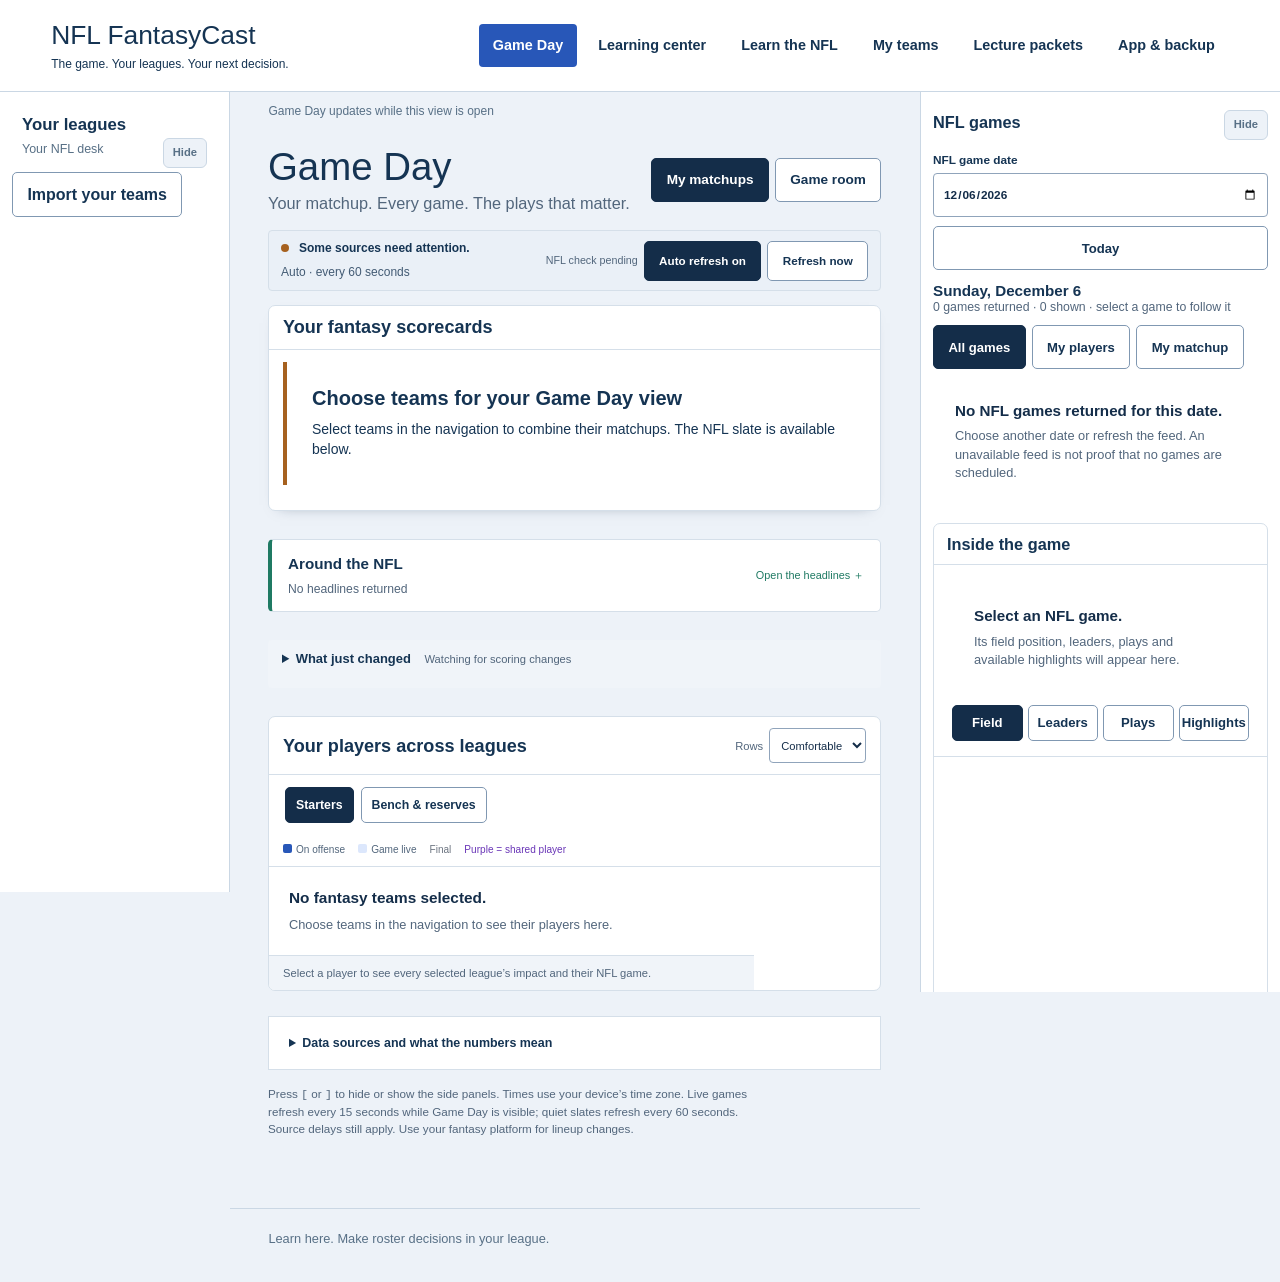
==== commit 036ffab9: "Add today's NFL headlines under the rooting card and keyboard panel shortcuts" ====
--- a/index.html
+++ b/index.html
@@ -1,6 +1,6 @@
 <!doctype html>
 <html lang="en" data-app="nfl-field-guide">
 <head><meta charset="utf-8"><meta name="viewport" content="width=device-width,initial-scale=1,viewport-fit=cover"><meta name="color-scheme" content="light"><meta name="theme-color" content="#153453"><meta name="apple-mobile-web-app-capable" content="yes"><meta name="apple-mobile-web-app-title" content="FantasyCast"><meta name="apple-mobile-web-app-status-bar-style" content="default"><link rel="manifest" href="manifest.webmanifest"><link rel="apple-touch-icon" href="assets/app/icon-180.png"><link rel="icon" href="assets/app/icon-192.png"><title>NFL FantasyCast</title><link rel="stylesheet" href="style.css"><link rel="stylesheet" href="gameday.css"><link rel="stylesheet" href="device.css"><link rel="stylesheet" href="league-rail.css"></head>
-<body><a class="skip" href="#main">Skip to content</a><header class="masthead"><a href="#gameday" class="brand"><strong>NFL FantasyCast</strong><span>The game. Your leagues. Your next decision.</span></a><nav aria-label="Main"><a href="#gameday" data-nav="gameday">Game Day</a><a href="#home" data-nav="home">Learning center</a><a href="#learn" data-nav="learn">Learn the NFL</a><a href="#teams" data-nav="teams">My teams</a><a href="#packets" data-nav="packets">Lecture packets</a><a href="#app" data-nav="app">App &amp; backup</a></nav></header><div class="app-frame"><aside id="league-rail" class="league-rail side-pane" aria-label="Your leagues"><div class="pane-grip" data-pane="rail" role="separator" aria-orientation="vertical" aria-label="Resize the league panel" tabindex="0"></div><div class="league-rail-heading"><h2>Your leagues</h2><button class="pane-hide" data-pane-toggle="rail" aria-expanded="true" aria-controls="league-rail">Hide</button><p id="league-focus-summary" role="status" aria-live="polite"></p></div><button id="all-leagues" class="all-leagues" aria-pressed="true"><span class="all-leagues-mark" aria-hidden="true">▦</span>All leagues</button><p id="league-help" class="league-help">Open one · check several to combine.</p><nav id="league-options" class="league-options" aria-label="League selection"></nav><a id="league-import" class="button" href="#app" hidden>Import your teams</a></aside><div class="app-workspace"><div class="context-strip"><span id="context-kind"></span></div>
+<body><a class="skip" href="#main">Skip to content</a><header class="masthead"><a href="#gameday" class="brand"><strong>NFL FantasyCast</strong><span>The game. Your leagues. Your next decision.</span></a><nav aria-label="Main"><a href="#gameday" data-nav="gameday">Game Day</a><a href="#home" data-nav="home">Learning center</a><a href="#learn" data-nav="learn">Learn the NFL</a><a href="#teams" data-nav="teams">My teams</a><a href="#packets" data-nav="packets">Lecture packets</a><a href="#app" data-nav="app">App &amp; backup</a></nav></header><div class="app-frame"><aside id="league-rail" class="league-rail side-pane" aria-label="Your leagues"><div class="pane-grip" data-pane="rail" role="separator" aria-orientation="vertical" aria-label="Resize the league panel" tabindex="0"></div><div class="league-rail-heading"><h2>Your leagues</h2><button class="pane-hide" data-pane-toggle="rail" aria-expanded="true" aria-controls="league-rail" title="Hide the league panel (keyboard: [ )">Hide</button><p id="league-focus-summary" role="status" aria-live="polite"></p></div><button id="all-leagues" class="all-leagues" aria-pressed="true"><span class="all-leagues-mark" aria-hidden="true">▦</span>All leagues</button><p id="league-help" class="league-help">Open one · check several to combine.</p><nav id="league-options" class="league-options" aria-label="League selection"></nav><a id="league-import" class="button" href="#app" hidden>Import your teams</a></aside><div class="app-workspace"><div class="context-strip"><span id="context-kind"></span></div>
 <section id="speech" class="speech" aria-label="Presentation controls" hidden><div><b id="speech-title"></b><p id="speech-status" role="status"></p></div><div class="speech-actions"><button id="speech-play">Pause</button><button id="speech-replay">Replay</button><button id="speech-stop">Stop</button><button id="speech-continue" hidden>Continue</button><label>Speed <select id="speech-speed"><option value="0.8">0.8×</option><option value="1" selected>1×</option><option value="1.25">1.25×</option><option value="1.5">1.5×</option><option value="2">2×</option></select></label><button id="speech-close" aria-label="Close presentation">Close</button></div><progress id="speech-progress" max="1" value="0" aria-label="Narration progress"></progress><details><summary>Current narration</summary><p id="speech-caption"></p></details><audio id="narration" preload="metadata"></audio></section>
-<main id="main" tabindex="-1"></main><footer class="footer"><p>Learn here. Make roster decisions in your league.</p><p> </p></footer></div><aside id="game-rail" class="game-rail side-pane" aria-label="NFL games and the selected game" hidden><div class="pane-grip" data-pane="game" role="separator" aria-orientation="vertical" aria-label="Resize the games panel" tabindex="0"></div><div class="game-rail-head"><h2>NFL games</h2><button class="pane-hide" data-pane-toggle="game" aria-expanded="true" aria-controls="game-rail">Hide</button></div><div id="game-rail-body"></div></aside></div><button class="pane-reopen pane-reopen-left" data-pane-toggle="rail" aria-expanded="false" aria-controls="league-rail">Leagues</button><button class="pane-reopen pane-reopen-right" data-pane-toggle="game" aria-expanded="false" aria-controls="game-rail">NFL games</button><div id="notice" role="status" aria-live="polite"></div><noscript>This local interactive guide requires JavaScript. Its authored content and source links are also available in data.json.</noscript><script src="delivery.js"></script><script src="data.js"></script><script src="profile.js"></script><script src="win-chance.js"></script><script src="browser-feed.js"></script><script src="device.js"></script><script src="game-insights.js"></script><script src="gameday.js"></script><script src="app.js"></script><script src="present.js"></script></body></html>
+<main id="main" tabindex="-1"></main><footer class="footer"><p>Learn here. Make roster decisions in your league.</p><p> </p></footer></div><aside id="game-rail" class="game-rail side-pane" aria-label="NFL games and the selected game" hidden><div class="pane-grip" data-pane="game" role="separator" aria-orientation="vertical" aria-label="Resize the games panel" tabindex="0"></div><div class="game-rail-head"><h2>NFL games</h2><button class="pane-hide" data-pane-toggle="game" aria-expanded="true" aria-controls="game-rail" title="Hide the games panel (keyboard: ] )">Hide</button></div><div id="game-rail-body"></div></aside></div><button class="pane-reopen pane-reopen-left" data-pane-toggle="rail" aria-expanded="false" aria-controls="league-rail" title="Show the league panel (keyboard: [ )">Leagues</button><button class="pane-reopen pane-reopen-right" data-pane-toggle="game" aria-expanded="false" aria-controls="game-rail" title="Show the games panel (keyboard: ] )">NFL games</button><div id="notice" role="status" aria-live="polite"></div><noscript>This local interactive guide requires JavaScript. Its authored content and source links are also available in data.json.</noscript><script src="delivery.js"></script><script src="data.js"></script><script src="profile.js"></script><script src="win-chance.js"></script><script src="browser-feed.js"></script><script src="device.js"></script><script src="game-insights.js"></script><script src="gameday.js"></script><script src="app.js"></script><script src="present.js"></script></body></html>
--- a/gameday.css
+++ b/gameday.css
@@ -98,3 +98,32 @@
   .gd-rail .gd-game-card{flex:none;scroll-snap-align:start}
   .gd-rail .gd-toolbar{flex-direction:row;flex-wrap:wrap;align-items:end}
 }
+
+/* ─ Around the NFL ───────────────────────────────────────────────────────────────────────────────
+   Published headlines, in the publisher's words, with the stories that touch your own starters
+   marked. Nothing here is summarised or turned into advice. */
+.gd-news-card{border:1px solid var(--gd-line);border-left:4px solid #1f7a63;border-radius:5px;background:white;margin-bottom:14px}
+.gd-news-card>summary{display:flex;justify-content:space-between;align-items:center;gap:14px;padding:13px 16px;cursor:pointer;list-style:none}
+.gd-news-card>summary::-webkit-details-marker{display:none}
+.gd-news-card>summary>span{min-width:0;flex:1 1 auto}
+.gd-news-card>summary b{font-size:.95rem;display:block;margin-bottom:3px}
+.gd-news-card>summary span>span{font-size:.76rem;color:var(--gd-muted)}
+.gd-news-card>summary small{font-size:.68rem;color:#1f7a63;white-space:nowrap}
+.gd-news-card>summary small::after{content:' ＋'}
+.gd-news-card[open]>summary small::after{content:' −'}
+.gd-news-body{padding:0 16px 14px}
+.gd-news-filter{margin-bottom:10px}
+.gd-news-filter button{font-size:.75rem;min-height:36px;padding:6px 11px}
+.gd-news-list{list-style:none;margin:0;padding:0;display:grid;gap:10px}
+.gd-news-list li{display:flex;gap:11px;padding:10px;border:1px solid #e3e9f1;border-radius:6px;background:#fbfcfe}
+.gd-news-list li.gd-news-mine{border-color:#b7d8cd;background:#f3faf7}
+.gd-news-thumb{flex:none;width:74px;height:56px;object-fit:cover;border-radius:4px;background:#e6ecf3}
+.gd-news-head{margin:0 0 4px;font-size:.88rem;line-height:1.35;font-weight:650}
+.gd-news-link{color:var(--gd-navy);text-decoration:none}
+.gd-news-link:hover{text-decoration:underline}
+.gd-news-desc{margin:0 0 4px;font-size:.76rem;line-height:1.45;color:var(--gd-muted)}
+.gd-news-hits{margin:0 0 5px;display:flex;flex-wrap:wrap;gap:5px}
+.gd-news-meta{margin:0;font-size:.68rem;color:var(--gd-muted)}
+.gd-news-caveat{margin:11px 0 0;font-size:.68rem;line-height:1.5;color:var(--gd-muted)}
+.gd-news-source{margin:7px 0 0;font-size:.66rem;color:var(--gd-muted)}
+@media(max-width:620px){.gd-news-thumb{width:56px;height:44px}.gd-news-list li{padding:8px}}
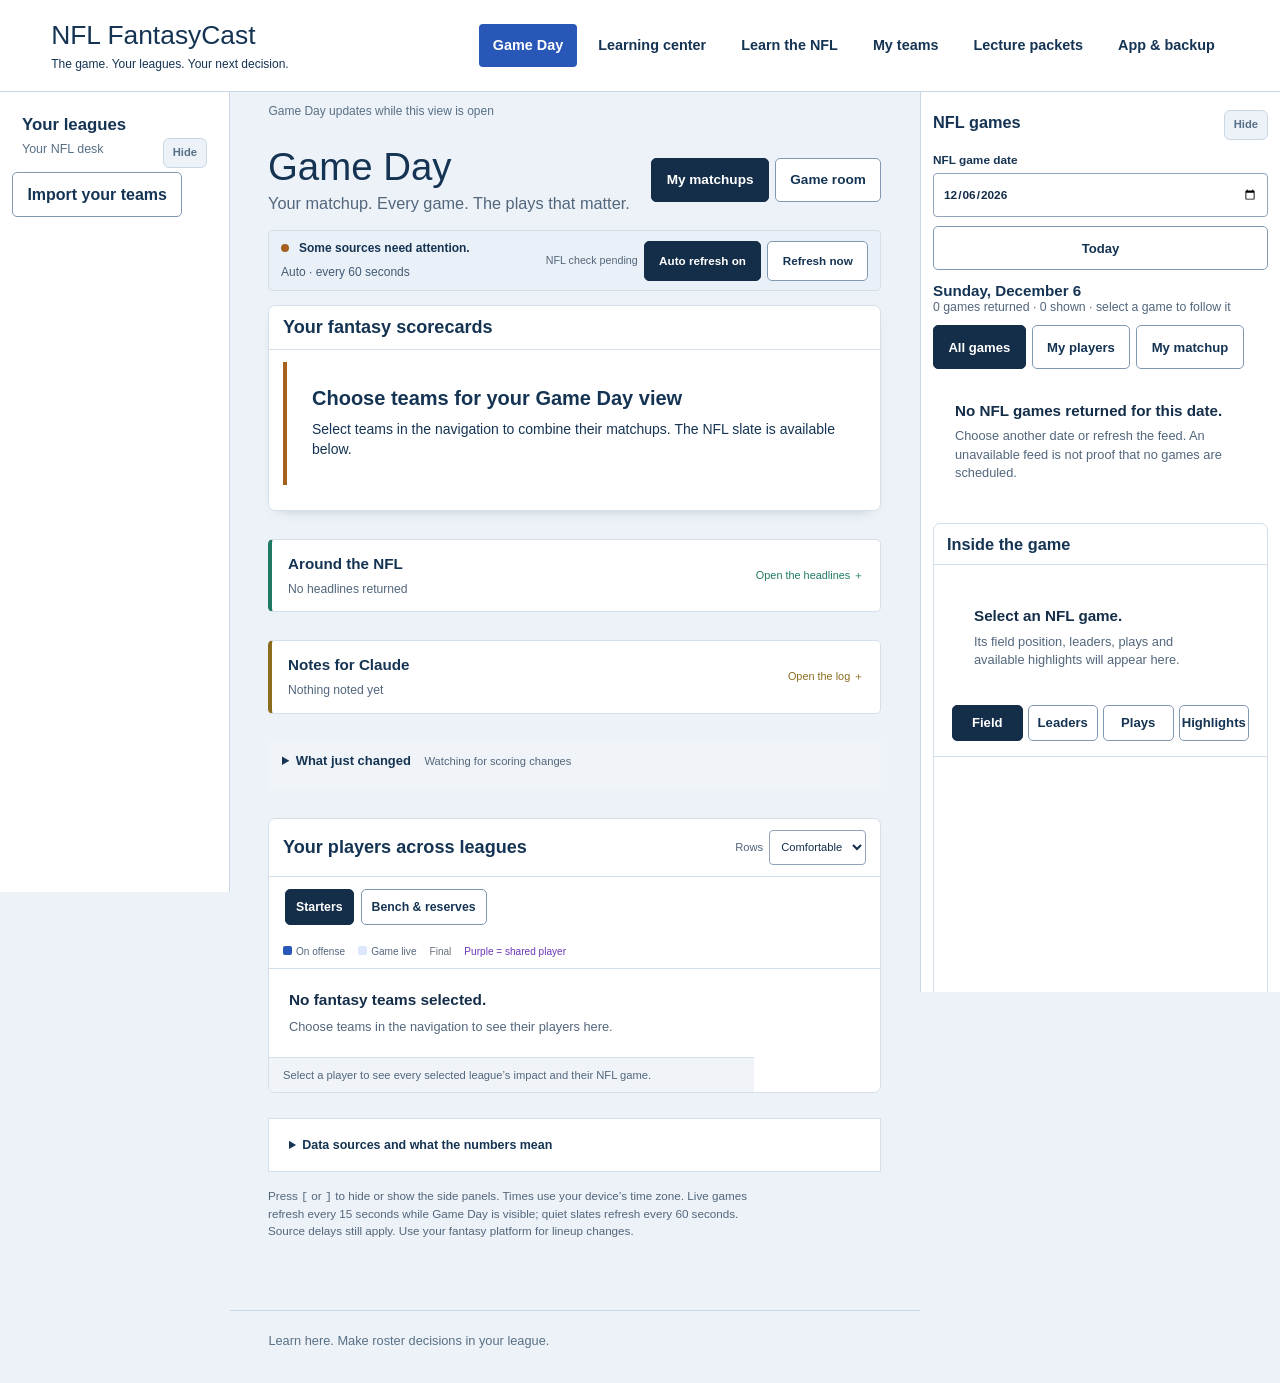
==== commit 2f3c483a: "Add a Notes for Claude improvement log to Game Day" ====
--- a/index.html
+++ b/index.html
@@ -3,4 +3,4 @@
 <head><meta charset="utf-8"><meta name="viewport" content="width=device-width,initial-scale=1,viewport-fit=cover"><meta name="color-scheme" content="light"><meta name="theme-color" content="#153453"><meta name="apple-mobile-web-app-capable" content="yes"><meta name="apple-mobile-web-app-title" content="FantasyCast"><meta name="apple-mobile-web-app-status-bar-style" content="default"><link rel="manifest" href="manifest.webmanifest"><link rel="apple-touch-icon" href="assets/app/icon-180.png"><link rel="icon" href="assets/app/icon-192.png"><title>NFL FantasyCast</title><link rel="stylesheet" href="style.css"><link rel="stylesheet" href="gameday.css"><link rel="stylesheet" href="device.css"><link rel="stylesheet" href="league-rail.css"></head>
 <body><a class="skip" href="#main">Skip to content</a><header class="masthead"><a href="#gameday" class="brand"><strong>NFL FantasyCast</strong><span>The game. Your leagues. Your next decision.</span></a><nav aria-label="Main"><a href="#gameday" data-nav="gameday">Game Day</a><a href="#home" data-nav="home">Learning center</a><a href="#learn" data-nav="learn">Learn the NFL</a><a href="#teams" data-nav="teams">My teams</a><a href="#packets" data-nav="packets">Lecture packets</a><a href="#app" data-nav="app">App &amp; backup</a></nav></header><div class="app-frame"><aside id="league-rail" class="league-rail side-pane" aria-label="Your leagues"><div class="pane-grip" data-pane="rail" role="separator" aria-orientation="vertical" aria-label="Resize the league panel" tabindex="0"></div><div class="league-rail-heading"><h2>Your leagues</h2><button class="pane-hide" data-pane-toggle="rail" aria-expanded="true" aria-controls="league-rail" title="Hide the league panel (keyboard: [ )">Hide</button><p id="league-focus-summary" role="status" aria-live="polite"></p></div><button id="all-leagues" class="all-leagues" aria-pressed="true"><span class="all-leagues-mark" aria-hidden="true">▦</span>All leagues</button><p id="league-help" class="league-help">Open one · check several to combine.</p><nav id="league-options" class="league-options" aria-label="League selection"></nav><a id="league-import" class="button" href="#app" hidden>Import your teams</a></aside><div class="app-workspace"><div class="context-strip"><span id="context-kind"></span></div>
 <section id="speech" class="speech" aria-label="Presentation controls" hidden><div><b id="speech-title"></b><p id="speech-status" role="status"></p></div><div class="speech-actions"><button id="speech-play">Pause</button><button id="speech-replay">Replay</button><button id="speech-stop">Stop</button><button id="speech-continue" hidden>Continue</button><label>Speed <select id="speech-speed"><option value="0.8">0.8×</option><option value="1" selected>1×</option><option value="1.25">1.25×</option><option value="1.5">1.5×</option><option value="2">2×</option></select></label><button id="speech-close" aria-label="Close presentation">Close</button></div><progress id="speech-progress" max="1" value="0" aria-label="Narration progress"></progress><details><summary>Current narration</summary><p id="speech-caption"></p></details><audio id="narration" preload="metadata"></audio></section>
-<main id="main" tabindex="-1"></main><footer class="footer"><p>Learn here. Make roster decisions in your league.</p><p> </p></footer></div><aside id="game-rail" class="game-rail side-pane" aria-label="NFL games and the selected game" hidden><div class="pane-grip" data-pane="game" role="separator" aria-orientation="vertical" aria-label="Resize the games panel" tabindex="0"></div><div class="game-rail-head"><h2>NFL games</h2><button class="pane-hide" data-pane-toggle="game" aria-expanded="true" aria-controls="game-rail" title="Hide the games panel (keyboard: ] )">Hide</button></div><div id="game-rail-body"></div></aside></div><button class="pane-reopen pane-reopen-left" data-pane-toggle="rail" aria-expanded="false" aria-controls="league-rail" title="Show the league panel (keyboard: [ )">Leagues</button><button class="pane-reopen pane-reopen-right" data-pane-toggle="game" aria-expanded="false" aria-controls="game-rail" title="Show the games panel (keyboard: ] )">NFL games</button><div id="notice" role="status" aria-live="polite"></div><noscript>This local interactive guide requires JavaScript. Its authored content and source links are also available in data.json.</noscript><script src="delivery.js"></script><script src="data.js"></script><script src="profile.js"></script><script src="win-chance.js"></script><script src="browser-feed.js"></script><script src="device.js"></script><script src="game-insights.js"></script><script src="gameday.js"></script><script src="app.js"></script><script src="present.js"></script></body></html>
+<main id="main" tabindex="-1"></main><footer class="footer"><p>Learn here. Make roster decisions in your league.</p><p> </p></footer></div><aside id="game-rail" class="game-rail side-pane" aria-label="NFL games and the selected game" hidden><div class="pane-grip" data-pane="game" role="separator" aria-orientation="vertical" aria-label="Resize the games panel" tabindex="0"></div><div class="game-rail-head"><h2>NFL games</h2><button class="pane-hide" data-pane-toggle="game" aria-expanded="true" aria-controls="game-rail" title="Hide the games panel (keyboard: ] )">Hide</button></div><div id="game-rail-body"></div></aside></div><button class="pane-reopen pane-reopen-left" data-pane-toggle="rail" aria-expanded="false" aria-controls="league-rail" title="Show the league panel (keyboard: [ )">Leagues</button><button class="pane-reopen pane-reopen-right" data-pane-toggle="game" aria-expanded="false" aria-controls="game-rail" title="Show the games panel (keyboard: ] )">NFL games</button><div id="notice" role="status" aria-live="polite"></div><noscript>This local interactive guide requires JavaScript. Its authored content and source links are also available in data.json.</noscript><script src="delivery.js"></script><script src="data.js"></script><script src="profile.js"></script><script src="win-chance.js"></script><script src="improve.js"></script><script src="browser-feed.js"></script><script src="device.js"></script><script src="game-insights.js"></script><script src="gameday.js"></script><script src="app.js"></script><script src="present.js"></script></body></html>
--- a/gameday.css
+++ b/gameday.css
@@ -127,3 +127,38 @@
 .gd-news-caveat{margin:11px 0 0;font-size:.68rem;line-height:1.5;color:var(--gd-muted)}
 .gd-news-source{margin:7px 0 0;font-size:.66rem;color:var(--gd-muted)}
 @media(max-width:620px){.gd-news-thumb{width:56px;height:44px}.gd-news-list li{padding:8px}}
+
+/* ─ Notes for Claude ─────────────────────────────────────────────────────────────────────────────
+   The improvement log. Device-only, never uploaded, never part of a release. */
+.gd-improve-card{border:1px solid var(--gd-line);border-left:4px solid #8a6d1f;border-radius:5px;background:white;margin-bottom:14px}
+.gd-improve-card>summary{display:flex;justify-content:space-between;align-items:center;gap:14px;padding:13px 16px;cursor:pointer;list-style:none}
+.gd-improve-card>summary::-webkit-details-marker{display:none}
+.gd-improve-card>summary>span{min-width:0;flex:1 1 auto}
+.gd-improve-card>summary b{font-size:.95rem;display:block;margin-bottom:3px}
+.gd-improve-card>summary span>span{font-size:.76rem;color:var(--gd-muted)}
+.gd-improve-card>summary small{font-size:.68rem;color:#8a6d1f;white-space:nowrap}
+.gd-improve-card>summary small::after{content:' ＋'}
+.gd-improve-card[open]>summary small::after{content:' −'}
+.gd-improve-body{padding:0 16px 14px}
+.gd-improve-intro{margin:0 0 9px;font-size:.76rem;color:var(--gd-muted)}
+.gd-improve-entry{display:flex;gap:8px;align-items:flex-start}
+.gd-improve-entry textarea{flex:1;min-width:0;font:inherit;font-size:.83rem;line-height:1.45;padding:8px 10px;border:1px solid var(--gd-line);border-radius:6px;resize:vertical}
+.gd-improve-entry button{flex:none;min-height:40px}
+.gd-improve-status{margin:7px 0 0;min-height:1.1em;font-size:.72rem;color:var(--gd-muted)}
+.gd-improve-list{list-style:none;margin:10px 0 0;padding:0;display:grid;gap:7px}
+.gd-improve-list li{display:flex;gap:10px;align-items:flex-start;padding:9px 10px;border:1px solid #e3e9f1;border-radius:6px;background:#fbfcfe}
+.gd-improve-n{flex:none;width:22px;height:22px;display:grid;place-items:center;border-radius:50%;background:var(--gd-navy);color:#fff;font-size:.68rem;font-weight:750}
+.gd-improve-list li>div{flex:1;min-width:0}
+.gd-improve-list p{margin:0;font-size:.82rem;line-height:1.4;overflow-wrap:anywhere}
+.gd-improve-meta{margin-top:3px!important;font-size:.66rem;color:var(--gd-muted)}
+.gd-improve-actions{flex:none;display:flex;gap:5px}
+.gd-improve-actions button{font-size:.68rem;min-height:32px;padding:4px 8px}
+.gd-improve-tools{display:flex;flex-wrap:wrap;gap:8px;margin-top:11px}
+.gd-improve-tools button{font-size:.78rem;min-height:38px}
+.gd-improve-reply{display:flex;flex-wrap:wrap;gap:7px;align-items:center;margin-top:11px;font-size:.72rem;color:var(--gd-muted)}
+.gd-improve-reply span{flex:1 1 100%}
+.gd-improve-reply input{flex:1;min-width:140px;font:inherit;font-size:.8rem;padding:7px 9px;border:1px solid var(--gd-line);border-radius:6px}
+.gd-improve-reply button{min-height:38px;font-size:.76rem}
+#improve-fallback{width:100%;margin-top:10px;font-family:ui-monospace,Menlo,monospace;font-size:.72rem;padding:8px;border:1px solid var(--gd-line);border-radius:6px}
+.gd-improve-note{margin:11px 0 0;font-size:.68rem;line-height:1.5;color:var(--gd-muted)}
+@media(max-width:620px){.gd-improve-entry{flex-direction:column}.gd-improve-entry button{width:100%}}
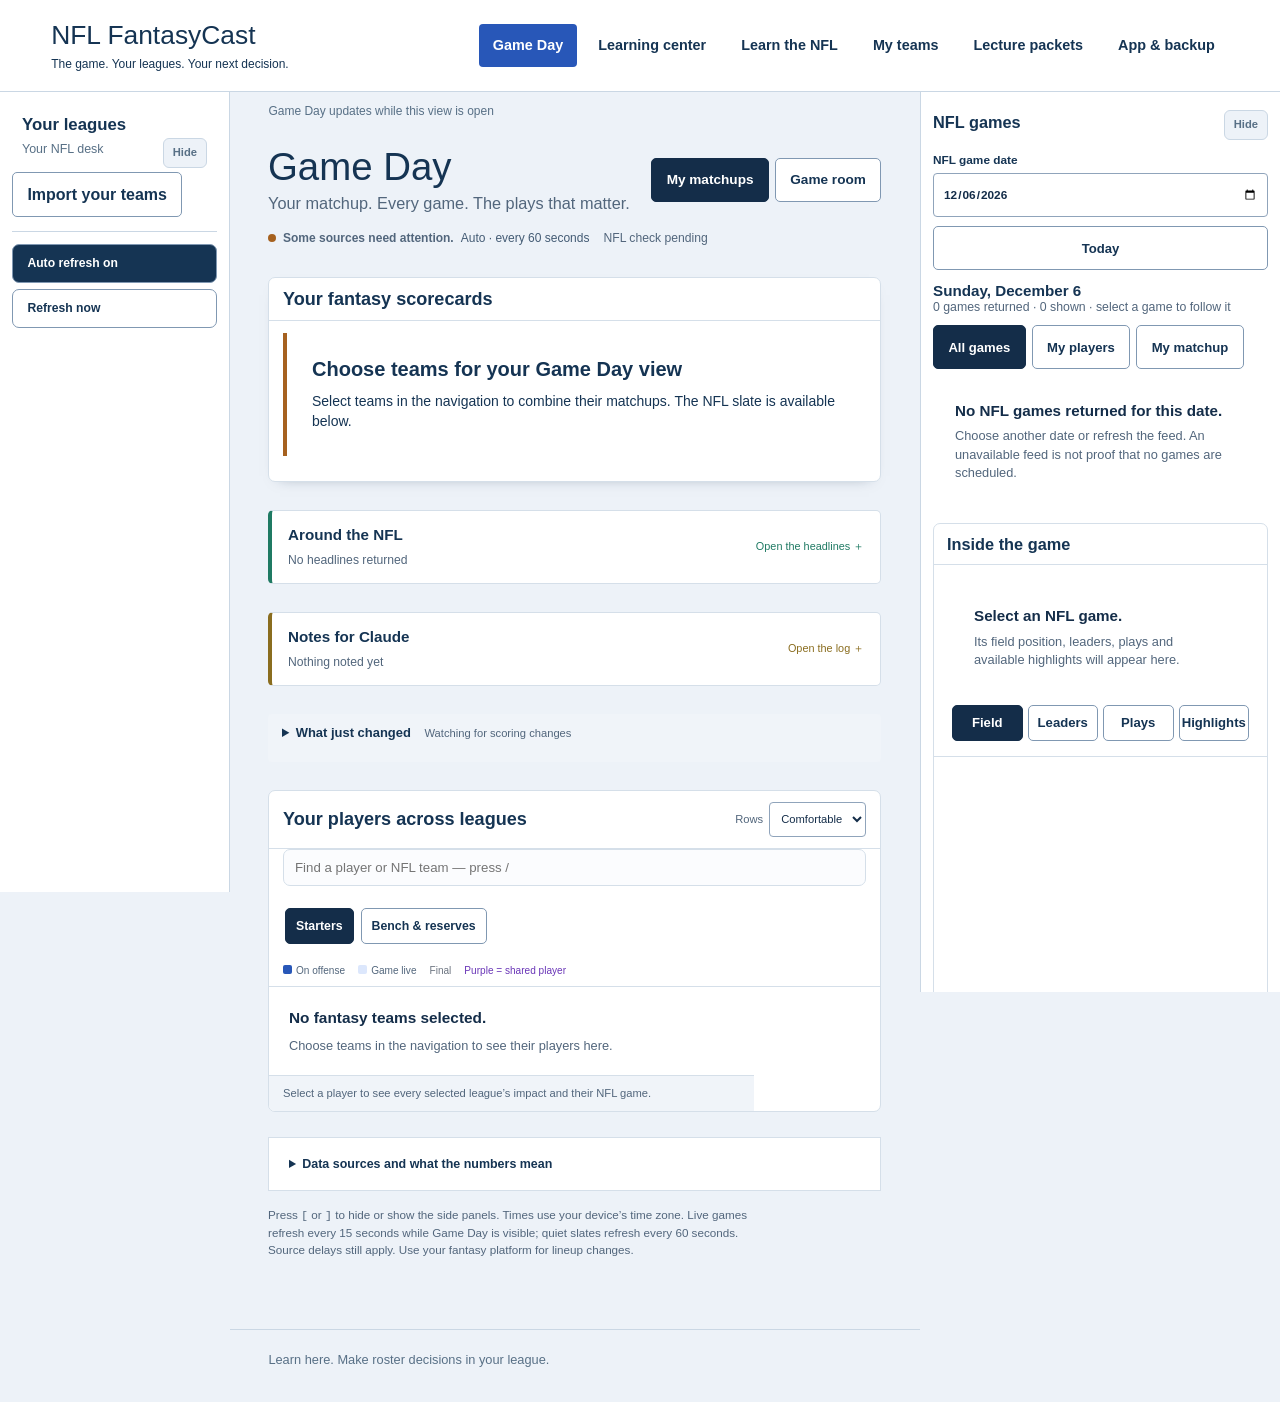
==== commit a4418fc5: "Turn the league rail into rows with a live margin, and give every player a photo" ====
--- a/index.html
+++ b/index.html
@@ -1,6 +1,6 @@
 <!doctype html>
 <html lang="en" data-app="nfl-field-guide">
 <head><meta charset="utf-8"><meta name="viewport" content="width=device-width,initial-scale=1,viewport-fit=cover"><meta name="color-scheme" content="light"><meta name="theme-color" content="#153453"><meta name="apple-mobile-web-app-capable" content="yes"><meta name="apple-mobile-web-app-title" content="FantasyCast"><meta name="apple-mobile-web-app-status-bar-style" content="default"><link rel="manifest" href="manifest.webmanifest"><link rel="apple-touch-icon" href="assets/app/icon-180.png"><link rel="icon" href="assets/app/icon-192.png"><title>NFL FantasyCast</title><link rel="stylesheet" href="style.css"><link rel="stylesheet" href="gameday.css"><link rel="stylesheet" href="device.css"><link rel="stylesheet" href="league-rail.css"></head>
-<body><a class="skip" href="#main">Skip to content</a><header class="masthead"><a href="#gameday" class="brand"><strong>NFL FantasyCast</strong><span>The game. Your leagues. Your next decision.</span></a><nav aria-label="Main"><a href="#gameday" data-nav="gameday">Game Day</a><a href="#home" data-nav="home">Learning center</a><a href="#learn" data-nav="learn">Learn the NFL</a><a href="#teams" data-nav="teams">My teams</a><a href="#packets" data-nav="packets">Lecture packets</a><a href="#app" data-nav="app">App &amp; backup</a></nav></header><div class="app-frame"><aside id="league-rail" class="league-rail side-pane" aria-label="Your leagues"><div class="pane-grip" data-pane="rail" role="separator" aria-orientation="vertical" aria-label="Resize the league panel" tabindex="0"></div><div class="league-rail-heading"><h2>Your leagues</h2><button class="pane-hide" data-pane-toggle="rail" aria-expanded="true" aria-controls="league-rail" title="Hide the league panel (keyboard: [ )">Hide</button><p id="league-focus-summary" role="status" aria-live="polite"></p></div><button id="all-leagues" class="all-leagues" aria-pressed="true"><span class="all-leagues-mark" aria-hidden="true">▦</span>All leagues</button><p id="league-help" class="league-help">Open one · check several to combine.</p><nav id="league-options" class="league-options" aria-label="League selection"></nav><a id="league-import" class="button" href="#app" hidden>Import your teams</a></aside><div class="app-workspace"><div class="context-strip"><span id="context-kind"></span></div>
+<body><a class="skip" href="#main">Skip to content</a><header class="masthead"><a href="#gameday" class="brand"><strong>NFL FantasyCast</strong><span>The game. Your leagues. Your next decision.</span></a><nav aria-label="Main"><a href="#gameday" data-nav="gameday">Game Day</a><a href="#home" data-nav="home">Learning center</a><a href="#learn" data-nav="learn">Learn the NFL</a><a href="#teams" data-nav="teams">My teams</a><a href="#packets" data-nav="packets">Lecture packets</a><a href="#app" data-nav="app">App &amp; backup</a></nav></header><div class="app-frame"><aside id="league-rail" class="league-rail side-pane" aria-label="Your leagues"><div class="pane-grip" data-pane="rail" role="separator" aria-orientation="vertical" aria-label="Resize the league panel" tabindex="0"></div><div class="league-rail-heading"><h2>Your leagues</h2><button class="pane-hide" data-pane-toggle="rail" aria-expanded="true" aria-controls="league-rail" title="Hide the league panel (keyboard: [ )">Hide</button><p id="league-focus-summary" role="status" aria-live="polite"></p></div><button id="all-leagues" class="all-leagues" aria-pressed="true"><span class="all-leagues-mark" aria-hidden="true">▦</span>All leagues</button><p id="league-help" class="league-help">Open one · check several to combine.</p><nav id="league-options" class="league-options" aria-label="League selection"></nav><a id="league-import" class="button" href="#app" hidden>Import your teams</a><div id="league-rail-tools"></div></aside><div class="app-workspace"><div class="context-strip"><span id="context-kind"></span></div>
 <section id="speech" class="speech" aria-label="Presentation controls" hidden><div><b id="speech-title"></b><p id="speech-status" role="status"></p></div><div class="speech-actions"><button id="speech-play">Pause</button><button id="speech-replay">Replay</button><button id="speech-stop">Stop</button><button id="speech-continue" hidden>Continue</button><label>Speed <select id="speech-speed"><option value="0.8">0.8×</option><option value="1" selected>1×</option><option value="1.25">1.25×</option><option value="1.5">1.5×</option><option value="2">2×</option></select></label><button id="speech-close" aria-label="Close presentation">Close</button></div><progress id="speech-progress" max="1" value="0" aria-label="Narration progress"></progress><details><summary>Current narration</summary><p id="speech-caption"></p></details><audio id="narration" preload="metadata"></audio></section>
 <main id="main" tabindex="-1"></main><footer class="footer"><p>Learn here. Make roster decisions in your league.</p><p> </p></footer></div><aside id="game-rail" class="game-rail side-pane" aria-label="NFL games and the selected game" hidden><div class="pane-grip" data-pane="game" role="separator" aria-orientation="vertical" aria-label="Resize the games panel" tabindex="0"></div><div class="game-rail-head"><h2>NFL games</h2><button class="pane-hide" data-pane-toggle="game" aria-expanded="true" aria-controls="game-rail" title="Hide the games panel (keyboard: ] )">Hide</button></div><div id="game-rail-body"></div></aside></div><button class="pane-reopen pane-reopen-left" data-pane-toggle="rail" aria-expanded="false" aria-controls="league-rail" title="Show the league panel (keyboard: [ )">Leagues</button><button class="pane-reopen pane-reopen-right" data-pane-toggle="game" aria-expanded="false" aria-controls="game-rail" title="Show the games panel (keyboard: ] )">NFL games</button><div id="notice" role="status" aria-live="polite"></div><noscript>This local interactive guide requires JavaScript. Its authored content and source links are also available in data.json.</noscript><script src="delivery.js"></script><script src="data.js"></script><script src="profile.js"></script><script src="win-chance.js"></script><script src="improve.js"></script><script src="browser-feed.js"></script><script src="device.js"></script><script src="game-insights.js"></script><script src="gameday.js"></script><script src="app.js"></script><script src="present.js"></script></body></html>
--- a/gameday.css
+++ b/gameday.css
@@ -162,3 +162,37 @@
 #improve-fallback{width:100%;margin-top:10px;font-family:ui-monospace,Menlo,monospace;font-size:.72rem;padding:8px;border:1px solid var(--gd-line);border-radius:6px}
 .gd-improve-note{margin:11px 0 0;font-size:.68rem;line-height:1.5;color:var(--gd-muted)}
 @media(max-width:620px){.gd-improve-entry{flex-direction:column}.gd-improve-entry button{width:100%}}
+
+/* ─ Find a player across every league ────────────────────────────────────────────────────────────
+   Two labelled layers: live rows from the leagues you have open, saved rows from the roster
+   snapshot for the ones you do not. */
+.gd-search{display:flex;gap:7px;align-items:center;padding:0 14px 10px}
+.gd-search input{flex:1;min-width:0;font:inherit;font-size:.83rem;padding:8px 11px;border:1px solid var(--gd-line);border-radius:7px;background:#fbfcfe}
+.gd-search input:focus{background:#fff}
+.gd-search button{flex:none;font-size:.74rem;min-height:36px;padding:5px 10px}
+.gd-search-empty{padding:16px 14px}
+.gd-search-empty h3{margin:0 0 6px}
+.gd-search-empty p{font-size:.8rem;color:var(--gd-muted);margin:0}
+.gd-search-results{padding:4px 14px 12px}
+.gd-search-head{margin:0 0 9px;font-size:.74rem;color:var(--gd-muted)}
+.gd-search-list{list-style:none;margin:0;padding:0;display:grid;gap:9px}
+.gd-search-list>li{border:1px solid var(--gd-line);border-radius:7px;background:#fff;overflow:hidden}
+.gd-search-who{display:flex;flex-wrap:wrap;align-items:baseline;gap:8px;padding:9px 11px;background:#f6f9fd;border-bottom:1px solid var(--gd-line)}
+.gd-search-who b{font-size:.9rem}
+.gd-search-who small{font-size:.72rem;color:var(--gd-muted)}
+.gd-search-where{list-style:none;margin:0;padding:0}
+.gd-search-entry{display:flex;flex-wrap:wrap;align-items:center;gap:6px 10px;padding:8px 11px;border-top:1px solid #eef2f7;border-left:4px solid var(--gd-league-ink,#2857b8);font-size:.77rem}
+.gd-search-entry:first-child{border-top:0}
+.gd-search-entry .gd-search-league{font-weight:650;display:inline-flex;align-items:center;gap:6px;min-width:0}
+.gd-search-entry .gd-search-role{color:var(--gd-muted)}
+.gd-search-entry .gd-search-detail{margin-left:auto;font-variant-numeric:tabular-nums}
+.gd-search-entry button{flex:none;font-size:.7rem;min-height:32px;padding:4px 9px}
+.gd-search-entry.gd-search-saved{background:#fbfaf6}
+.gd-search-entry.gd-search-saved .gd-search-detail{font-style:italic;color:var(--gd-muted)}
+.gd-search-note{margin:10px 0 0;font-size:.68rem;line-height:1.5;color:var(--gd-muted)}
+@media(max-width:620px){.gd-search-entry{font-size:.74rem}.gd-search-entry .gd-search-detail{margin-left:0;flex:1 1 100%}}
+
+/* The update status is a line of text, not a card. */
+.gd-refresh-line{display:flex;flex-wrap:wrap;align-items:baseline;gap:6px 14px;margin:0 0 14px;padding:0;background:none;border:0;font-size:.76rem;color:var(--gd-muted)}
+.gd-refresh-line .gd-health{display:inline-flex;align-items:baseline;gap:7px;padding:0;background:none;border:0}
+.gd-refresh-line #gd-age{font-variant-numeric:tabular-nums}
--- a/league-rail.css
+++ b/league-rail.css
@@ -88,3 +88,41 @@
 .league-rail[data-compact] .focus-closest::before{content:"◎";font-size:1.1rem}
 .league-rail[data-compact] #league-import{font-size:0;min-height:40px;padding:6px 2px}
 .league-rail[data-compact] #league-import::before{content:"＋";font-size:1.05rem}
+
+/* ─ Rows, not cards ──────────────────────────────────────────────────────────────────────────────
+   The rail is a list. A colour bar and weight carry the league; the boxes were doing nothing. */
+.league-options{gap:0}
+.league-choice{background:transparent;border:0;border-left:3px solid transparent;border-radius:0;align-items:center}
+.league-choice+.league-choice{border-top:1px solid var(--line)}
+.league-choice.is-selected{background:transparent;border-left-color:var(--league-ink,#2857b8)}
+.league-choice.is-selected .league-name{color:var(--ink)}
+.league-choice:hover{background:var(--wash,#f2f6fb)}
+.league-open{padding:9px 4px 9px 9px;min-height:54px;border-radius:0}
+.league-open:hover{background:transparent}
+.league-include{border-left:0}
+.league-margin{display:block;font-size:1rem;line-height:1.15;font-weight:750;font-variant-numeric:tabular-nums;color:var(--ink)}
+.league-live{display:block;margin-top:3px}
+.league-choice[data-margin-state=ahead] .league-margin{color:#1f6b4b}
+.league-choice[data-margin-state=behind] .league-margin{color:#94441c}
+.league-choice[data-margin-state=unknown] .league-margin{color:#93a3b6;font-weight:600}
+.league-facts{display:flex;flex-wrap:wrap;gap:0 7px;margin-top:2px;font-size:.63rem}
+.league-facts>span{display:inline;white-space:nowrap}
+.league-facts>.league-left:not(:empty)+.league-scores::before{content:"· "}
+.league-choice.has-close-matchup{box-shadow:none;border-left-color:#c1983c}
+.league-attention{margin-top:3px}
+
+/* Auto refresh and Refresh now live at the foot of the rail, not across the top of the workspace. */
+#league-rail-tools{margin-top:14px;padding-top:12px;border-top:1px solid var(--line)}
+.rail-tools{display:flex;flex-direction:column;gap:6px}
+.rail-tools button{width:100%;justify-content:flex-start;min-height:38px;font-size:.76rem;border-radius:7px}
+.league-rail[data-compact] #league-rail-tools{margin-top:10px;padding-top:8px}
+.league-rail[data-compact] .rail-tools button{font-size:0;min-height:38px;padding:6px 2px;justify-content:center}
+.league-rail[data-compact] .rail-tools button[data-action=auto]::before{content:"↻";font-size:1.05rem}
+.league-rail[data-compact] .rail-tools button[data-action=refresh]::before{content:"⟳";font-size:1.05rem}
+@media(max-width:900px){
+  #league-rail-tools{grid-column:1/-1;margin-top:8px;padding-top:8px}
+  .rail-tools{flex-direction:row}
+  .rail-tools button{width:auto}
+  .league-choice{border-left-width:4px;border-top:0}
+  .league-choice+.league-choice{border-top:0}
+}
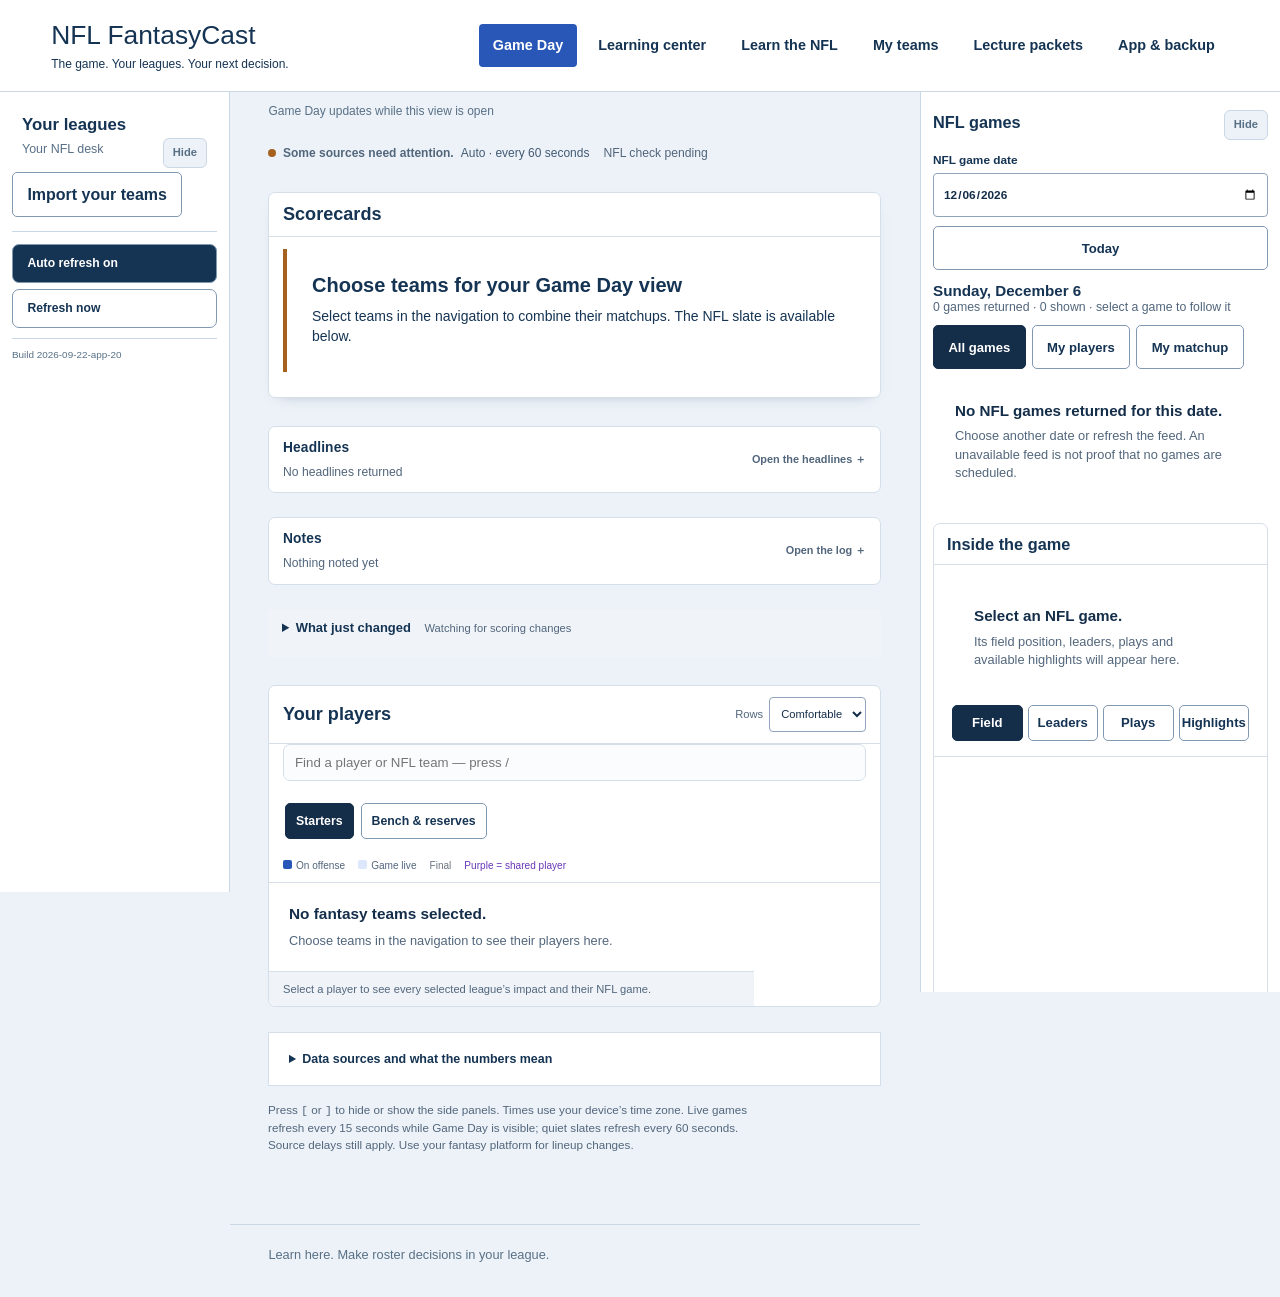
==== commit ee631121: "Show the running build in the sidebar and apply a waiting update on open" ====
--- a/index.html
+++ b/index.html
@@ -1,6 +1,6 @@
 <!doctype html>
 <html lang="en" data-app="nfl-field-guide">
 <head><meta charset="utf-8"><meta name="viewport" content="width=device-width,initial-scale=1,viewport-fit=cover"><meta name="color-scheme" content="light"><meta name="theme-color" content="#153453"><meta name="apple-mobile-web-app-capable" content="yes"><meta name="apple-mobile-web-app-title" content="FantasyCast"><meta name="apple-mobile-web-app-status-bar-style" content="default"><link rel="manifest" href="manifest.webmanifest"><link rel="apple-touch-icon" href="assets/app/icon-180.png"><link rel="icon" href="assets/app/icon-192.png"><title>NFL FantasyCast</title><link rel="stylesheet" href="style.css"><link rel="stylesheet" href="gameday.css"><link rel="stylesheet" href="device.css"><link rel="stylesheet" href="league-rail.css"></head>
-<body><a class="skip" href="#main">Skip to content</a><header class="masthead"><a href="#gameday" class="brand"><strong>NFL FantasyCast</strong><span>The game. Your leagues. Your next decision.</span></a><nav aria-label="Main"><a href="#gameday" data-nav="gameday">Game Day</a><a href="#home" data-nav="home">Learning center</a><a href="#learn" data-nav="learn">Learn the NFL</a><a href="#teams" data-nav="teams">My teams</a><a href="#packets" data-nav="packets">Lecture packets</a><a href="#app" data-nav="app">App &amp; backup</a></nav></header><div class="app-frame"><aside id="league-rail" class="league-rail side-pane" aria-label="Your leagues"><div class="pane-grip" data-pane="rail" role="separator" aria-orientation="vertical" aria-label="Resize the league panel" tabindex="0"></div><div class="league-rail-heading"><h2>Your leagues</h2><button class="pane-hide" data-pane-toggle="rail" aria-expanded="true" aria-controls="league-rail" title="Hide the league panel (keyboard: [ )">Hide</button><p id="league-focus-summary" role="status" aria-live="polite"></p></div><button id="all-leagues" class="all-leagues" aria-pressed="true"><span class="all-leagues-mark" aria-hidden="true">▦</span>All leagues</button><p id="league-help" class="league-help">Open one · check several to combine.</p><nav id="league-options" class="league-options" aria-label="League selection"></nav><a id="league-import" class="button" href="#app" hidden>Import your teams</a><div id="league-rail-tools"></div></aside><div class="app-workspace"><div class="context-strip"><span id="context-kind"></span></div>
+<body><a class="skip" href="#main">Skip to content</a><header class="masthead"><a href="#gameday" class="brand"><strong>NFL FantasyCast</strong><span>The game. Your leagues. Your next decision.</span></a><nav aria-label="Main"><a href="#gameday" data-nav="gameday">Game Day</a><a href="#home" data-nav="home">Learning center</a><a href="#learn" data-nav="learn">Learn the NFL</a><a href="#teams" data-nav="teams">My teams</a><a href="#packets" data-nav="packets">Lecture packets</a><a href="#app" data-nav="app">App &amp; backup</a></nav></header><div class="app-frame"><aside id="league-rail" class="league-rail side-pane" aria-label="Your leagues"><div class="pane-grip" data-pane="rail" role="separator" aria-orientation="vertical" aria-label="Resize the league panel" tabindex="0"></div><div class="league-rail-heading"><h2>Your leagues</h2><button class="pane-hide" data-pane-toggle="rail" aria-expanded="true" aria-controls="league-rail" title="Hide the league panel (keyboard: [ )">Hide</button><p id="league-focus-summary" role="status" aria-live="polite"></p></div><button id="all-leagues" class="all-leagues" aria-pressed="true"><span class="all-leagues-mark" aria-hidden="true">▦</span>All leagues</button><p id="league-help" class="league-help">Open one · check several to combine.</p><nav id="league-options" class="league-options" aria-label="League selection"></nav><a id="league-import" class="button" href="#app" hidden>Import your teams</a><div id="league-rail-tools"></div><div id="rail-build" class="rail-build"><span id="rail-build-id">Build —</span><button id="rail-build-update" hidden>Update ready · restart</button></div></aside><div class="app-workspace"><div class="context-strip"><span id="context-kind"></span></div>
 <section id="speech" class="speech" aria-label="Presentation controls" hidden><div><b id="speech-title"></b><p id="speech-status" role="status"></p></div><div class="speech-actions"><button id="speech-play">Pause</button><button id="speech-replay">Replay</button><button id="speech-stop">Stop</button><button id="speech-continue" hidden>Continue</button><label>Speed <select id="speech-speed"><option value="0.8">0.8×</option><option value="1" selected>1×</option><option value="1.25">1.25×</option><option value="1.5">1.5×</option><option value="2">2×</option></select></label><button id="speech-close" aria-label="Close presentation">Close</button></div><progress id="speech-progress" max="1" value="0" aria-label="Narration progress"></progress><details><summary>Current narration</summary><p id="speech-caption"></p></details><audio id="narration" preload="metadata"></audio></section>
 <main id="main" tabindex="-1"></main><footer class="footer"><p>Learn here. Make roster decisions in your league.</p><p> </p></footer></div><aside id="game-rail" class="game-rail side-pane" aria-label="NFL games and the selected game" hidden><div class="pane-grip" data-pane="game" role="separator" aria-orientation="vertical" aria-label="Resize the games panel" tabindex="0"></div><div class="game-rail-head"><h2>NFL games</h2><button class="pane-hide" data-pane-toggle="game" aria-expanded="true" aria-controls="game-rail" title="Hide the games panel (keyboard: ] )">Hide</button></div><div id="game-rail-body"></div></aside></div><button class="pane-reopen pane-reopen-left" data-pane-toggle="rail" aria-expanded="false" aria-controls="league-rail" title="Show the league panel (keyboard: [ )">Leagues</button><button class="pane-reopen pane-reopen-right" data-pane-toggle="game" aria-expanded="false" aria-controls="game-rail" title="Show the games panel (keyboard: ] )">NFL games</button><div id="notice" role="status" aria-live="polite"></div><noscript>This local interactive guide requires JavaScript. Its authored content and source links are also available in data.json.</noscript><script src="delivery.js"></script><script src="data.js"></script><script src="profile.js"></script><script src="win-chance.js"></script><script src="improve.js"></script><script src="browser-feed.js"></script><script src="device.js"></script><script src="game-insights.js"></script><script src="gameday.js"></script><script src="app.js"></script><script src="present.js"></script></body></html>
--- a/gameday.css
+++ b/gameday.css
@@ -196,3 +196,26 @@
 .gd-refresh-line{display:flex;flex-wrap:wrap;align-items:baseline;gap:6px 14px;margin:0 0 14px;padding:0;background:none;border:0;font-size:.76rem;color:var(--gd-muted)}
 .gd-refresh-line .gd-health{display:inline-flex;align-items:baseline;gap:7px;padding:0;background:none;border:0}
 .gd-refresh-line #gd-age{font-variant-numeric:tabular-nums}
+
+/* ─ One visual language ──────────────────────────────────────────────────────────────────────────
+   Four cards had four different coloured left borders, which read as four unrelated widgets. They are
+   now one surface with a quiet header rule; colour is reserved for league identity and live state. */
+.gd-rooting-card,.gd-news-card,.gd-improve-card{border:1px solid var(--gd-line);border-left:1px solid var(--gd-line);border-radius:7px;background:#fff;margin-bottom:10px}
+.gd-rooting-card>summary,.gd-news-card>summary,.gd-improve-card>summary{padding:11px 14px;border-radius:7px}
+.gd-rooting-card[open]>summary,.gd-news-card[open]>summary,.gd-improve-card[open]>summary{border-bottom:1px solid var(--gd-line);border-radius:7px 7px 0 0}
+.gd-rooting-card>summary small,.gd-news-card>summary small,.gd-improve-card>summary small{color:var(--gd-muted);font-weight:600}
+.gd-rooting-card>summary b,.gd-news-card>summary b,.gd-improve-card>summary b{font-size:.86rem;letter-spacing:.01em}
+.gd-rooting-body,.gd-news-body,.gd-improve-body{padding:12px 14px 14px}
+/* Nested boxes inside those bodies flatten into rows. */
+.gd-news-list li,.gd-improve-list li{border:0;border-top:1px solid #eef2f7;border-radius:0;background:none;padding:9px 0}
+.gd-news-list li:first-child,.gd-improve-list li:first-child{border-top:0;padding-top:0}
+.gd-news-list li.gd-news-mine{background:none}
+.gd-news-list li.gd-news-mine .gd-news-head::before{content:"◆ ";color:#1f7a63}
+.gd-search-list>li{border-radius:6px}
+.gd-search-who{background:none;border-bottom:1px solid #eef2f7}
+
+/* The count pills carry a glyph instead of a word. */
+.gd-remaining button i{font-style:normal;font-size:.82rem;line-height:1;opacity:.75}
+.gd-remaining button{gap:4px}
+.gd-remaining button[aria-pressed=true] i{opacity:1}
+.gameday h1.sr-only+*{margin-top:0}
--- a/league-rail.css
+++ b/league-rail.css
@@ -126,3 +126,31 @@
   .league-choice{border-left-width:4px;border-top:0}
   .league-choice+.league-choice{border-top:0}
 }
+
+
+/* ─ Hover to peek ────────────────────────────────────────────────────────────────────────────────
+   Hidden, the rail still slides out over the workspace when you reach for its edge tag, so a quick
+   look at the other leagues costs no click and shifts no layout. */
+body.rail-closed.rail-peek #league-rail{
+  display:block;position:fixed;left:0;top:0;bottom:0;width:var(--rail-w);z-index:70;
+  overflow-y:auto;background:#fff;border-right:1px solid var(--line);
+  box-shadow:0 10px 34px rgba(16,40,70,.22);animation:rail-peek .16s ease both;
+}
+@keyframes rail-peek{from{transform:translateX(-12px);opacity:.4}to{transform:none;opacity:1}}
+/* The peeking rail must not bury the tag that pins it open, or the only way to keep it is a drag. */
+body.rail-closed.rail-peek .pane-reopen-left{z-index:80;box-shadow:0 2px 10px rgba(16,40,70,.28)}
+body.rail-closed.rail-peek #league-rail .pane-grip{display:none}
+@media(prefers-reduced-motion:reduce){body.rail-closed.rail-peek #league-rail{animation:none}}
+@media(max-width:900px){body.rail-closed.rail-peek #league-rail{position:static;box-shadow:none;animation:none}}
+
+/* The build, so it is always obvious whether this is the current app. */
+.rail-build{margin-top:10px;padding-top:9px;border-top:1px solid var(--line);font-size:.62rem;line-height:1.5;color:var(--muted)}
+.rail-build #rail-build-id{display:block;font-variant-numeric:tabular-nums;overflow-wrap:anywhere}
+#rail-build-update{width:100%;margin-top:6px;min-height:34px;font-size:.7rem;font-weight:650;background:#1f6b4b;color:#fff;border-color:#1f6b4b;border-radius:7px}
+#rail-build-update:hover{background:#18563c}
+.league-rail[data-compact] .rail-build{text-align:center}
+.league-rail[data-compact] #rail-build-id{font-size:0}
+.league-rail[data-compact] #rail-build-id::before{content:"ⓘ";font-size:.9rem}
+.league-rail[data-compact] #rail-build-update{font-size:0;min-height:34px}
+.league-rail[data-compact] #rail-build-update::before{content:"⬆";font-size:.95rem}
+@media(max-width:900px){.rail-build{grid-column:1/-1;margin-top:6px;padding-top:6px}}
